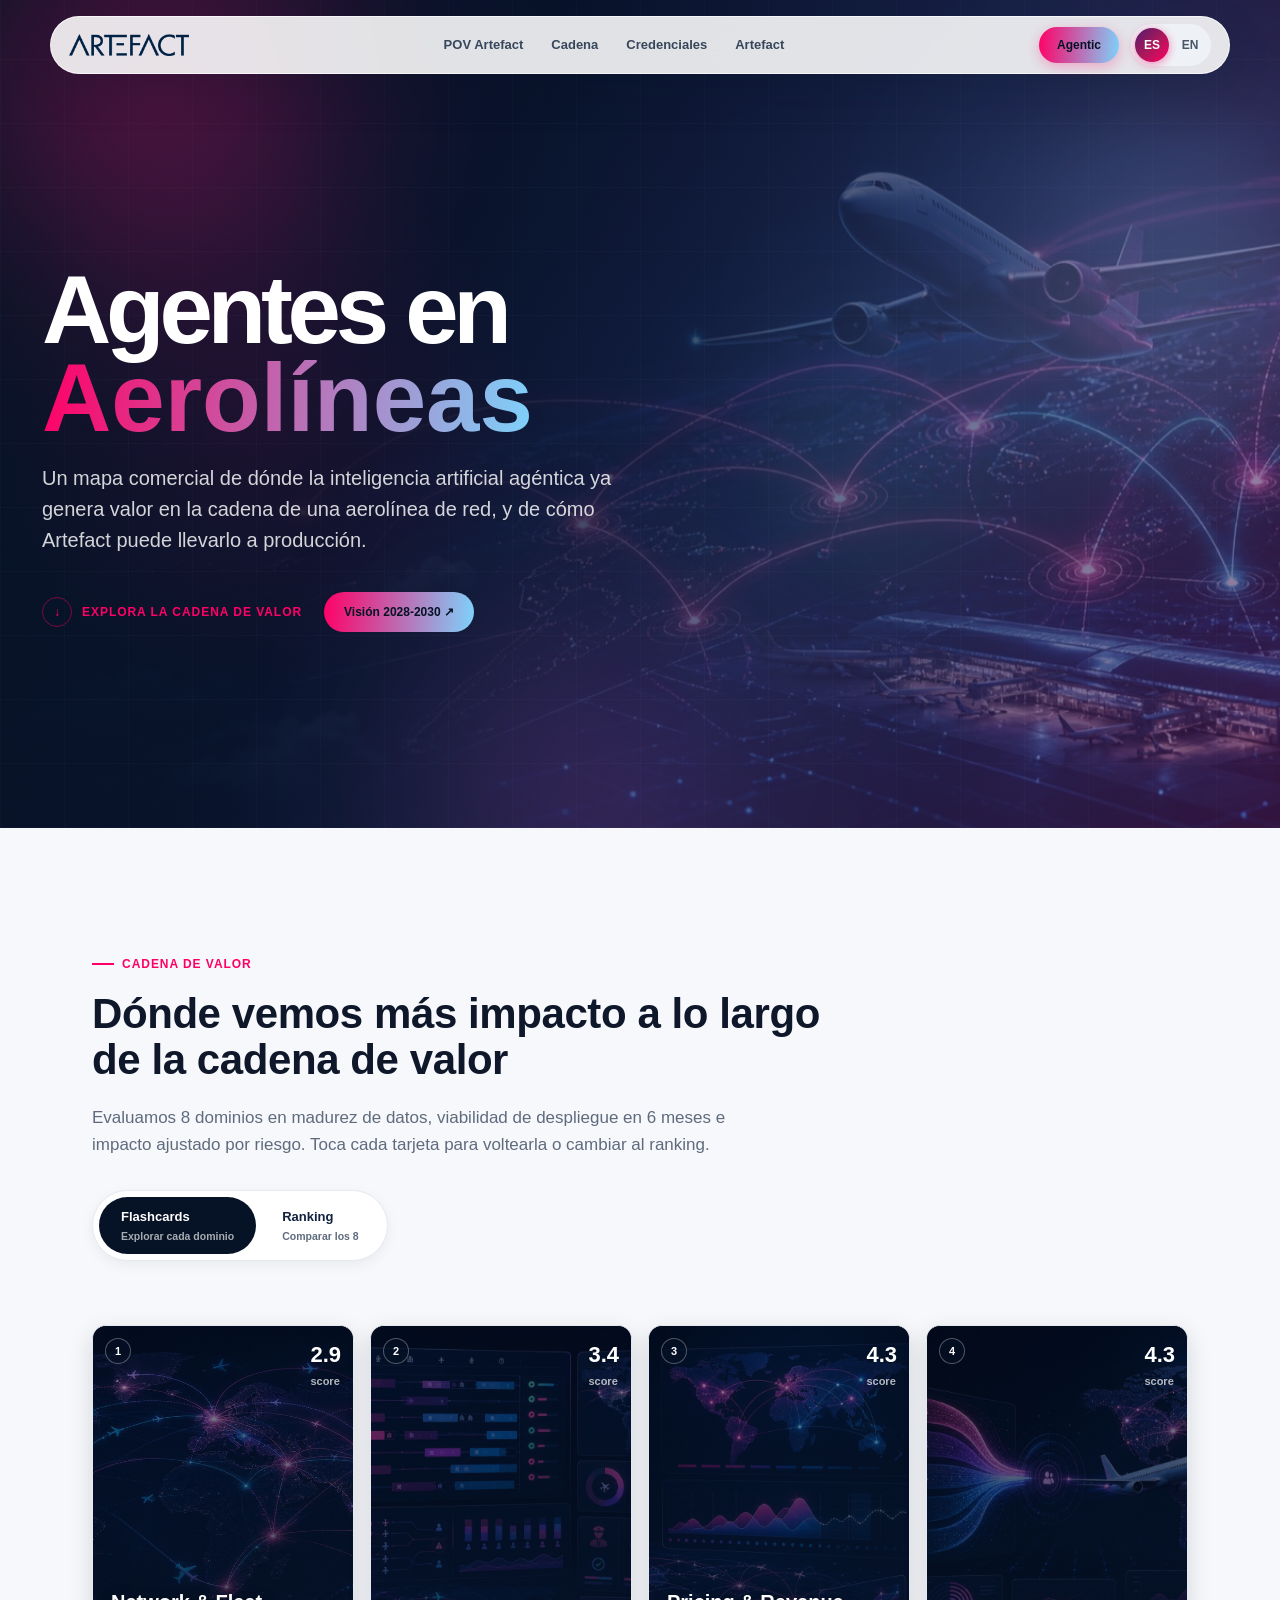
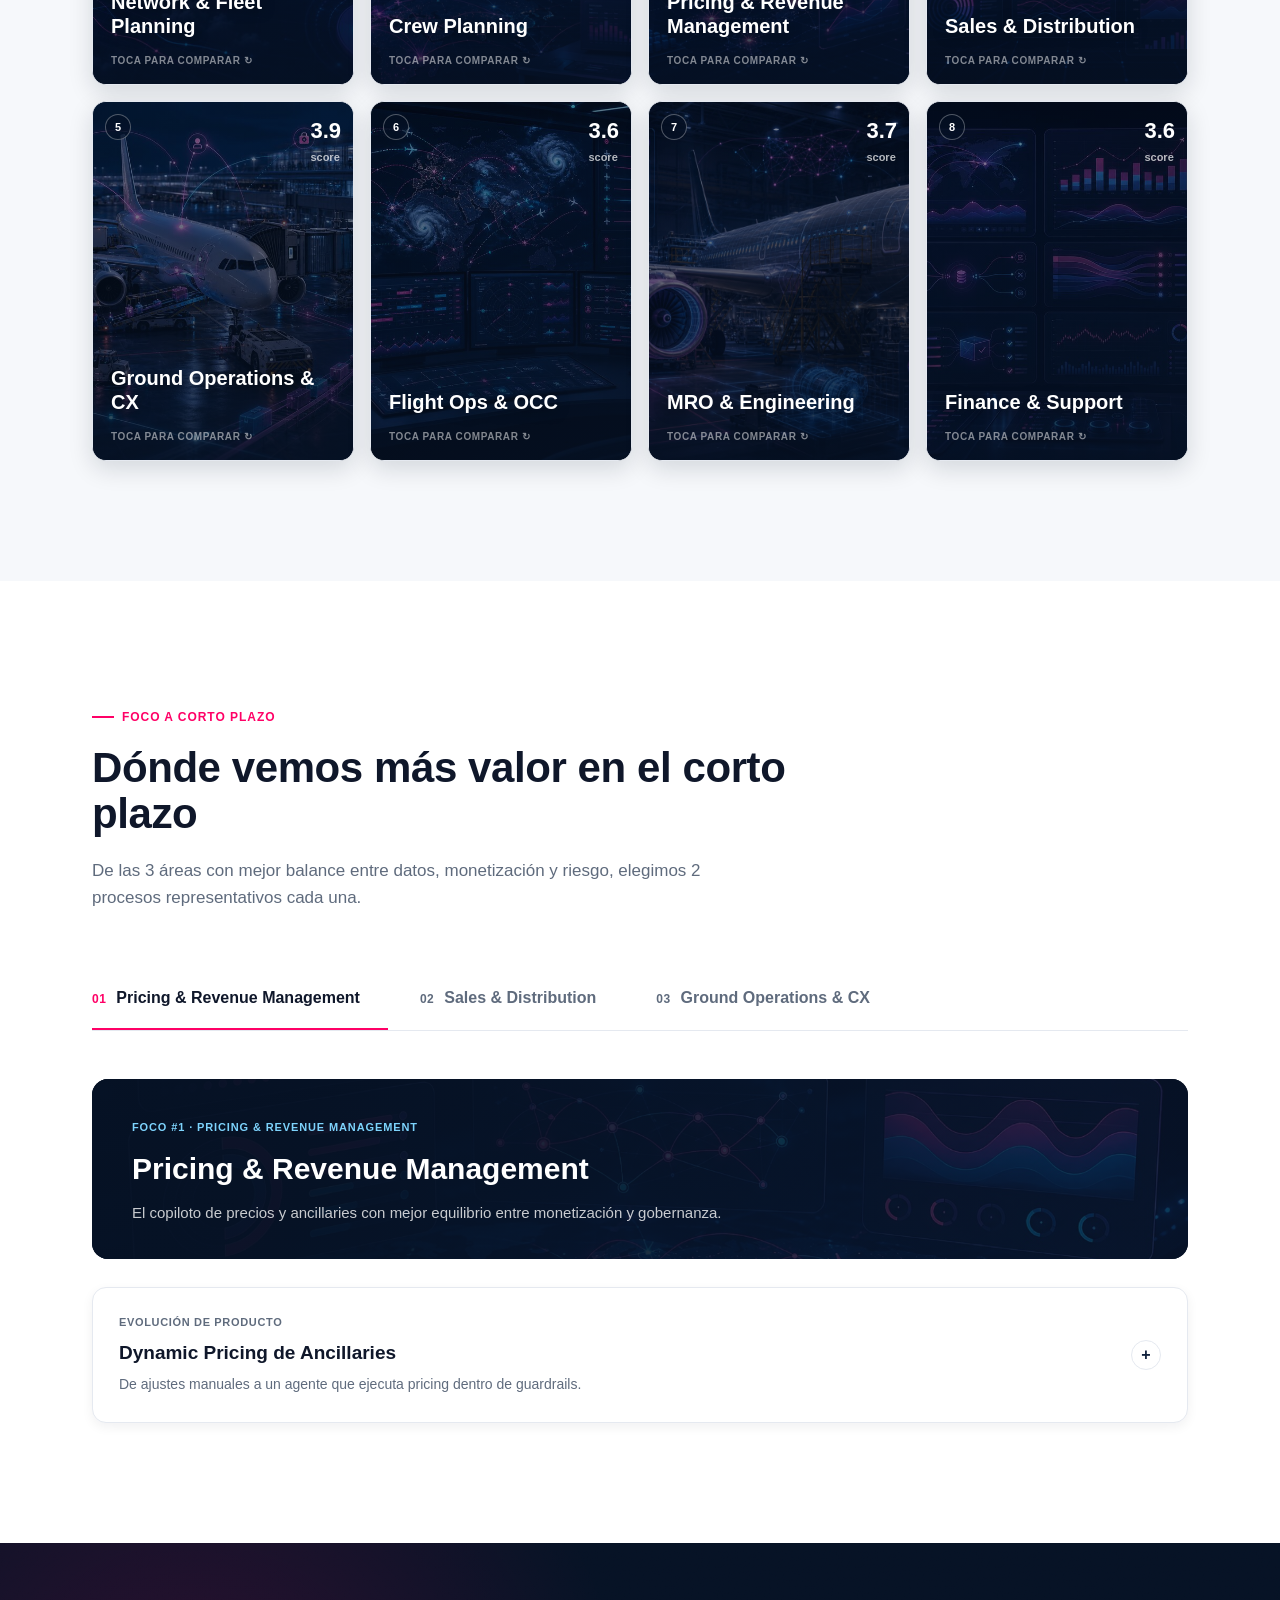
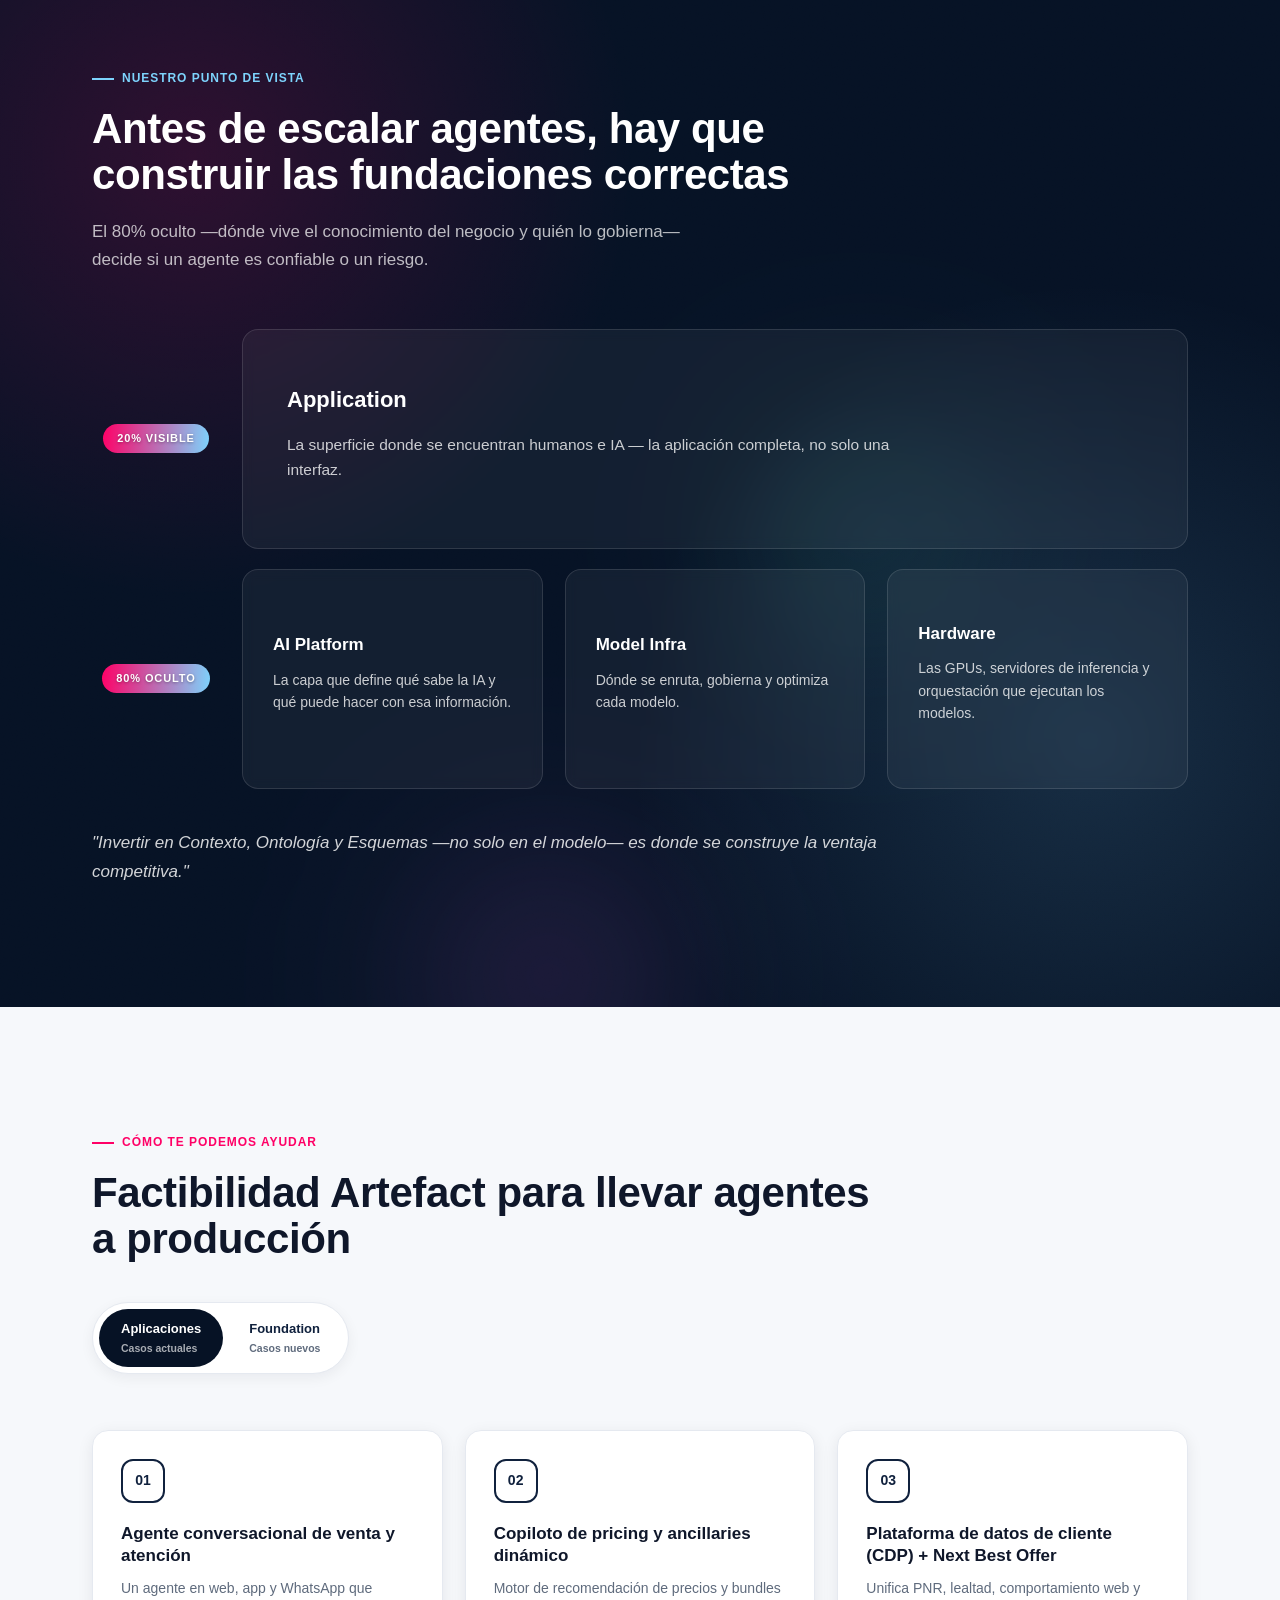
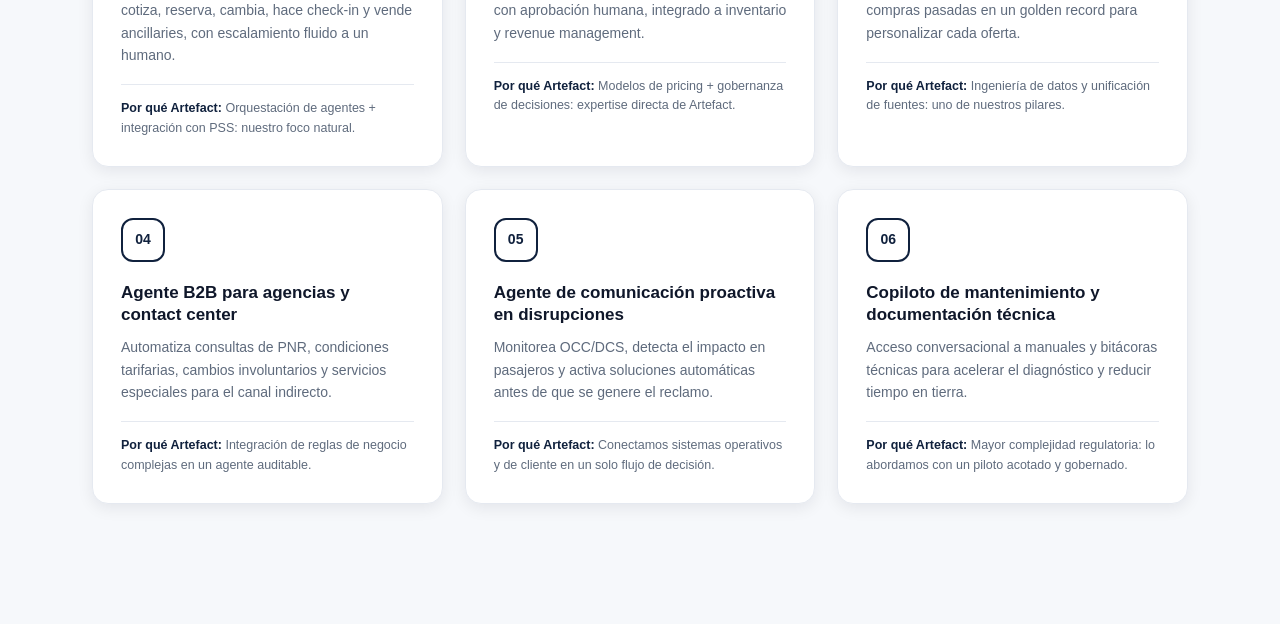
==== agentic-airlines.html @ bb5f3726 "cambio de estructura Co-Authored-By: Claude Sonnet 5 <noreply@anthropic.com>" ====
<!doctype html>
<html lang="es">
<head>
  <meta charset="utf-8">
  <meta name="viewport" content="width=device-width, initial-scale=1">
  <title>Agentes en Aerolíneas | Artefact</title>
  <link rel="stylesheet" href="styles.css">
</head>
<body>
  <header class="site-header" aria-label="Navegación principal">
    <div class="nav-shell">
      <a class="brand" href="index.html" aria-label="Artefact">
      <img class="brand-logo" src="images/ARTEFACT.png" alt="Artefact">
      </a>
      <nav class="nav-links" aria-label="Secciones">
        <a href="pov-artefact.html">POV Artefact</a>
        <a href="casos.html">Cadena</a>
        <a href="credenciales.html">Credenciales</a>
        <a href="artefact.html">Artefact</a>
      </nav>
      <div class="nav-actions">
        <a class="nav-agentic-btn" id="navAgenticBtn" href="agentic-airlines.html" aria-label="Ir a la sección Agentes en Aerolíneas">Agentic</a>
        <div class="lang-pill" aria-label="Idioma" role="group">
          <span class="active" data-lang="es" role="button" tabindex="0" aria-pressed="true">ES</span>
          <span data-lang="en" role="button" tabindex="0" aria-pressed="false">EN</span>
        </div>
      </div>
    </div>
  </header>

  <main id="top">
    <section id="agentic-airlines" aria-labelledby="agentic-hero-title">

      <!-- HERO -->
      <div class="ag-hero">
        <div class="ag-hero-bg" aria-hidden="true"></div>
        <div class="mesh-blobs" aria-hidden="true">
          <span class="mesh-blob b1"></span>
          <span class="mesh-blob b2"></span>
          <span class="mesh-blob b3"></span>
          <span class="mesh-blob b4"></span>
        </div>
        <div class="ag-hero-gridlines" aria-hidden="true"></div>
        <div class="grain-overlay" aria-hidden="true"></div>
        <div class="ag-hero-inner">
          <h1 id="agentic-hero-title">Agentes en <span>Aerolíneas</span></h1>
          <p class="ag-hero-copy">Un mapa comercial de dónde la inteligencia artificial agéntica ya genera valor en la cadena de una aerolínea de red, y de cómo Artefact puede llevarlo a producción.</p>
          <div class="ag-hero-actions">
            <a class="scroll-cue" href="#cadena"><span class="dot" aria-hidden="true">↓</span> Explora la cadena de valor</a>
            <button type="button" class="nav-vision-btn" id="visionModalBtn">Visión 2028-2030 ↗</button>
          </div>
        </div>
      </div>

      <!-- CADENA DE VALOR -->
      <div class="ag-section impact-chain" id="cadena">
        <div class="ag-container">
          <p class="ag-label reveal">Cadena de valor</p>
          <h2 class="ag-title reveal">Dónde vemos más impacto a lo largo de la cadena de valor</h2>
          <p class="ag-lead reveal">Evaluamos 8 dominios en madurez de datos, viabilidad de despliegue en 6 meses e impacto ajustado por riesgo. Toca cada tarjeta para voltearla o cambiar al ranking.</p>

          <div class="chain-toggle reveal" role="tablist" aria-label="Vista de cadena de valor">
            <button type="button" class="chain-toggle-btn active" data-view="cards" role="tab" aria-selected="true"><strong>Flashcards</strong><span>Explorar cada dominio</span></button>
            <button type="button" class="chain-toggle-btn" data-view="ranking" role="tab" aria-selected="false"><strong>Ranking</strong><span>Comparar los 8</span></button>
          </div>

          <div class="chain-rail" id="chainRail"></div>
          <div class="chain-ranking" id="chainRanking" style="display:none;"></div>
        </div>
      </div>

      <!-- FOCO DE VALOR -->
      <div class="ag-section" id="foco">
        <div class="ag-container">
          <p class="ag-label reveal">Foco a corto plazo</p>
          <h2 class="ag-title reveal">Dónde vemos más valor en el corto plazo</h2>
          <p class="ag-lead reveal">De las 3 áreas con mejor balance entre datos, monetización y riesgo, elegimos 2 procesos representativos cada una.</p>

          <div class="area-tabnav" id="areaTabNav" role="tablist" aria-label="Áreas de foco"></div>
          <div id="areaBlocks"></div>
        </div>
      </div>

      <!-- FUNDACIONES -->
      <div class="ag-section agentic-vision light-on-dark" id="fundaciones">
        <div class="mesh-blobs" aria-hidden="true">
          <span class="mesh-blob b3" style="width:380px;height:380px;"></span>
          <span class="mesh-blob b4" style="width:320px;height:320px;"></span>
        </div>
        <div class="grain-overlay" aria-hidden="true"></div>
        <div class="ag-container" style="position:relative; z-index:1;">
          <p class="ag-label reveal">Nuestro punto de vista</p>
          <h2 class="ag-title reveal" style="color:#fff;">Antes de escalar agentes, hay que construir las fundaciones correctas</h2>
          <p class="ag-lead reveal" style="color:rgba(255,255,255,0.72);">El 80% oculto —dónde vive el conocimiento del negocio y quién lo gobierna— decide si un agente es confiable o un riesgo.</p>

          <div class="layer-stack reveal">
            <div class="layer-row">
              <div class="layer-row-label"><span class="flight-stage-phase">20% visible</span></div>
              <div class="layer-row-content">
                <div class="vp-card layer-card-wide">
                  <h4 style="font-size:17px;font-weight:800;margin-bottom:10px;">Application</h4>
                  <p>La superficie donde se encuentran humanos e IA — la aplicación completa, no solo una interfaz.</p>
                </div>
              </div>
            </div>
            <div class="layer-row">
              <div class="layer-row-label"><span class="flight-stage-phase">80% oculto</span></div>
              <div class="layer-row-content layer-row-cards">
                <div class="vp-card">
                  <h4 style="font-size:17px;font-weight:800;margin-bottom:10px;">AI Platform</h4>
                  <p>La capa que define qué sabe la IA y qué puede hacer con esa información.</p>
                </div>
                <div class="vp-card">
                  <h4 style="font-size:17px;font-weight:800;margin-bottom:10px;">Model Infra</h4>
                  <p>Dónde se enruta, gobierna y optimiza cada modelo.</p>
                </div>
                <div class="vp-card">
                  <h4 style="font-size:17px;font-weight:800;margin-bottom:10px;">Hardware</h4>
                  <p>Las GPUs, servidores de inferencia y orquestación que ejecutan los modelos.</p>
                </div>
              </div>
            </div>
          </div>

          <p class="foundations-quote reveal">"Invertir en Contexto, Ontología y Esquemas —no solo en el modelo— es donde se construye la ventaja competitiva."</p>
        </div>
      </div>

      <!-- CÓMO AYUDAMOS -->
      <div class="ag-section" id="ayuda" style="background: var(--soft); position: relative; overflow: hidden;">
        <div class="ag-container" style="position: relative; z-index: 1;">
          <p class="ag-label reveal">Cómo te podemos ayudar</p>
          <h2 class="ag-title reveal">Factibilidad Artefact para llevar agentes a producción</h2>

          <div class="help-toggle reveal" role="tablist" aria-label="Tipo de caso">
            <button type="button" class="help-toggle-btn active" data-set="apps" role="tab" aria-selected="true"><strong>Aplicaciones</strong><span>Casos actuales</span></button>
            <button type="button" class="help-toggle-btn" data-set="foundation" role="tab" aria-selected="false"><strong>Foundation</strong><span>Casos nuevos</span></button>
          </div>

          <div class="help-grid" id="helpGrid"></div>
        </div>
      </div>

      <!-- MODAL VISIÓN 2028-2030 -->
      <div class="vision-modal-overlay" id="visionModalOverlay" role="dialog" aria-modal="true" aria-label="Visión 2028-2030">
        <div class="vision-modal agentic-vision light-on-dark">
          <button type="button" class="vision-modal-close" id="visionModalClose" aria-label="Cerrar">✕</button>
          <div class="ag-container" style="position:relative; z-index:1; max-width:100%; padding:0;">
            <p class="ag-label">Visión 2028 - 2030</p>
            <h2 class="ag-title" style="color:#fff; font-size:34px;">Así se siente volar con una aerolínea agéntica</h2>

            <div class="flight-path-wrap">
              <div class="flight-stage-badge" id="flightStageBadge"></div>
              <svg class="flight-svg" viewBox="0 0 1200 260" preserveAspectRatio="none" aria-hidden="true">
                <defs>
                  <linearGradient id="flightGradient" x1="0%" y1="0%" x2="100%" y2="0%">
                    <stop offset="0%" stop-color="#ff0066"/>
                    <stop offset="100%" stop-color="#7dd3fc"/>
                  </linearGradient>
                </defs>
                <path class="flight-path-track" d="M 60,215 C 96.0,211.7 204.0,202.5 276.0,195.0 C 348.0,187.5 420.0,187.5 492.0,170.0 C 564.0,152.5 636.0,111.7 708.0,90.0 C 780.0,68.3 852.0,23.3 924.0,40.0 C 996.0,56.7 1104.0,165.0 1140.0,190.0"/>
                <path class="flight-path-progress" id="flightProgressPath" pathLength="100" d="M 60,215 C 96.0,211.7 204.0,202.5 276.0,195.0 C 348.0,187.5 420.0,187.5 492.0,170.0 C 564.0,152.5 636.0,111.7 708.0,90.0 C 780.0,68.3 852.0,23.3 924.0,40.0 C 996.0,56.7 1104.0,165.0 1140.0,190.0"/>
              </svg>
              <div class="flight-plane" id="flightPlane">✈</div>
              <div class="flight-nodes" id="flightNodes"></div>
            </div>

            <div class="vision-panels" id="visionPanels"></div>
          </div>
        </div>
      </div>

    </section>
  </main>

  <script src="js/nav.js"></script>
  <script src="js/i18n.js"></script>
  <script src="js/agentic-airlines.js"></script>
</body>
</html>
---- styles.css ----
:root {
      --navy-950: #061225;
      --navy-900: #0a1730;
      --navy-800: #10213d;
      --navy-700: #18325a;
      --ink: #0f172a;
      --muted: #5f6b7d;
      --line: #e5e9f0;
      --soft: #f6f8fb;
      --white: #ffffff;
      --magenta: #ff0066;
      --cyan: #7dd3fc;
      --green: #38d39f;
      --amber: #ffc857;
      --slate-700: #334155;
      --shadow: 0 24px 70px rgba(6, 18, 37, 0.18);
    }

    * {
      box-sizing: border-box;
      letter-spacing: 0;
    }

    html {
      scroll-behavior: smooth;
    }

    body {
      margin: 0;
      color: var(--ink);
      background: var(--white);
      font-family: Roboto, Arial, sans-serif;
      font-size: 16px;
      line-height: 1.55;
    }

    button,
    a {
      font: inherit;
    }

    a {
      color: inherit;
      text-decoration: none;
    }

    .site-header {
      position: fixed;
      z-index: 20;
      top: 16px;
      left: 0;
      right: 0;
      padding: 0 42px;
      pointer-events: none;
    }

    .nav-shell {
      max-width: 1180px;
      margin: 0 auto;
      height: 58px;
      display: flex;
      align-items: center;
      justify-content: space-between;
      padding: 0 18px;
      border: 1px solid rgba(255, 255, 255, 0.72);
      border-radius: 999px;
      background: rgba(255, 255, 255, 0.88);
      box-shadow: 0 16px 45px rgba(6, 18, 37, 0.16);
      backdrop-filter: blur(18px);
      pointer-events: auto;
    }

    .brand {
      display: flex;
      align-items: center;
      color: #0f2f5f;
      line-height: 1;
    }

    .brand-logo {
      display: block;
      width: 120px;
      height: auto;
    }

    img.brand-logo {
      object-fit: contain;
    }

    .nav-links {
      display: flex;
      align-items: center;
      gap: 28px;
      color: #26364d;
      font-size: 13px;
      font-weight: 800;
    }

    .nav-links a {
      opacity: 0.9;
    }

    .nav-links a:hover {
      color: var(--magenta);
    }

    .lang-pill {
      display: flex;
      align-items: center;
      gap: 4px;
      padding: 4px;
      border-radius: 999px;
      background: #eef2f7;
      color: #475569;
      font-size: 12px;
      font-weight: 900;
    }

    .lang-pill span {
      display: grid;
      place-items: center;
      width: 34px;
      height: 34px;
      border-radius: 999px;
      cursor: pointer;
      transition: all 0.2s ease;
    }

    .lang-pill .active {
      color: var(--white);
      background: linear-gradient(135deg, #4f1a6e 0%, #a8185a 50%, #ff0066 100%);
      box-shadow: 0 2px 10px rgba(255, 0, 102, 0.45);
    }

    .lang-pill span:not(.active):hover {
      background: rgba(0,0,0,0.08);
    }

    .hero {
      position: relative;
      min-height: 656px;
      color: var(--white);
      overflow: hidden;
      background:
        linear-gradient(90deg, rgba(6, 18, 37, 0.98) 0%, rgba(8, 19, 43, 0.94) 45%, rgba(31, 39, 85, 0.92) 76%, rgba(89, 28, 91, 0.86) 100%),
        repeating-linear-gradient(0deg, rgba(255, 255, 255, 0.045) 0, rgba(255, 255, 255, 0.045) 1px, transparent 1px, transparent 64px),
        repeating-linear-gradient(90deg, rgba(255, 255, 255, 0.045) 0, rgba(255, 255, 255, 0.045) 1px, transparent 1px, transparent 64px);
    }

    .hero-inner {
      max-width: 1180px;
      margin: 0 auto;
      min-height: 656px;
      display: grid;
      grid-template-columns: 0.88fr 1.12fr;
      gap: 32px;
      align-items: center;
      padding: 112px 42px 38px;
    }

    .eyebrow {
      margin: 0 0 18px;
      color: var(--magenta);
      font-size: 13px;
      font-weight: 900;
      text-transform: uppercase;
    }

    h1,
    h2,
    h3,
    p {
      margin-top: 0;
    }

    h1 {
      max-width: 560px;
      margin-bottom: 24px;
      font-size: 72px;
      line-height: 0.96;
      font-weight: 900;
    }

    .hero-copy {
      max-width: 540px;
      color: rgba(255, 255, 255, 0.82);
      font-size: 20px;
      line-height: 1.45;
    }

    .hero-pills {
      display: flex;
      flex-wrap: wrap;
      gap: 10px;
      margin-top: 34px;
    }

    .pill {
      display: inline-flex;
      align-items: center;
      min-height: 40px;
      padding: 0 16px;
      border: 1px solid rgba(255, 255, 255, 0.18);
      border-radius: 999px;
      color: rgba(255, 255, 255, 0.86);
      background: rgba(255, 255, 255, 0.07);
      font-size: 13px;
      font-weight: 800;
    }

    .hero-image-card {
      position: absolute;
      right: 0;
      bottom: 0;
      width: 100%;
      max-width: 680px;
      min-height: 560px;
      border: 1px solid rgba(255, 255, 255, 0.16);
      border-radius: 8px;
      overflow: hidden;
      background: var(--navy-950);
      box-shadow: 0 34px 90px rgba(0, 0, 0, 0.34);
    }

    .hero-data-overlay {
      position: absolute;
      inset: 18px;
      z-index: 3;
      pointer-events: none;
      display: grid;
      grid-template-columns: 1fr auto;
      grid-template-rows: auto 1fr auto;
      gap: 16px;
    }

    .hero-kpi-stack,
    .hero-signal-stack {
      display: grid;
      gap: 10px;
      align-content: start;
    }

    .hero-signal-stack {
      justify-items: end;
    }

    .hero-kpi-card,
    .hero-signal-card {
      min-width: 176px;
      max-width: 220px;
      padding: 12px 14px;
      border: 1px solid rgba(255, 255, 255, 0.14);
      border-radius: 8px;
      background: rgba(6, 18, 37, 0.55);
      backdrop-filter: blur(16px);
      box-shadow: 0 14px 40px rgba(0, 0, 0, 0.18);
    }

    .hero-kpi-card span,
    .hero-signal-card span,
    .hero-system-label span {
      display: block;
      margin-bottom: 6px;
      color: rgba(255, 255, 255, 0.58);
      font-size: 10px;
      font-weight: 900;
      letter-spacing: 0.08em;
      text-transform: uppercase;
    }

    .hero-kpi-card strong,
    .hero-signal-card strong,
    .hero-system-label strong {
      display: block;
      color: var(--white);
      font-size: 16px;
      line-height: 1.18;
    }

    .hero-kpi-card small,
    .hero-signal-card small,
    .hero-system-label small {
      display: block;
      margin-top: 6px;
      color: rgba(255, 255, 255, 0.72);
      font-size: 12px;
      line-height: 1.4;
    }

    .hero-system-label {
      align-self: end;
      max-width: 280px;
      padding: 16px;
      border: 1px solid rgba(255, 255, 255, 0.14);
      border-radius: 8px;
      background: rgba(6, 18, 37, 0.6);
      backdrop-filter: blur(16px);
    }

    .hero-orbit {
      position: absolute;
      inset: 34px 42px 70px 62px;
      border: 1px dashed rgba(125, 211, 252, 0.22);
      border-radius: 50%;
      opacity: 0.85;
    }

    .hero-orbit::before,
    .hero-orbit::after {
      content: "";
      position: absolute;
      width: 10px;
      height: 10px;
      border-radius: 50%;
      background: var(--cyan);
      box-shadow: 0 0 0 10px rgba(125, 211, 252, 0.12);
    }

    .hero-orbit::before {
      top: 18%;
      right: 16%;
    }

    .hero-orbit::after {
      left: 8%;
      bottom: 18%;
      background: var(--magenta);
      box-shadow: 0 0 0 10px rgba(255, 0, 102, 0.12);
    }

    .hero-scene {
      position: absolute;
      inset: 0;
    }

    .hero-scene canvas {
      width: 100%;
      height: 100%;
      display: block;
    }

    .hero-image-card::after {
      content: "";
      position: absolute;
      inset: 0;
      background:
        radial-gradient(circle at 24% 26%, rgba(125, 211, 252, 0.16), transparent 22%),
        radial-gradient(circle at 76% 62%, rgba(255, 0, 102, 0.18), transparent 24%),
        linear-gradient(90deg, rgba(6, 18, 37, 0.42), rgba(6, 18, 37, 0.02) 44%, rgba(6, 18, 37, 0.16)),
        linear-gradient(180deg, transparent 52%, rgba(6, 18, 37, 0.78));
      pointer-events: none;
    }

    .image-note {
      position: absolute;
      z-index: 2;
      left: 22px;
      bottom: 22px;
      max-width: 300px;
      padding: 16px;
      border: 1px solid rgba(255, 255, 255, 0.14);
      border-radius: 8px;
      color: rgba(255, 255, 255, 0.78);
      background: rgba(6, 18, 37, 0.58);
      backdrop-filter: blur(14px);
      font-size: 13px;
      font-weight: 700;
    }

    .image-note strong {
      display: block;
      margin-bottom: 5px;
      color: var(--white);
      font-size: 17px;
    }

    .flight-board {
      position: absolute;
      right: 0;
      bottom: 6px;
      width: 100%;
      max-width: 660px;
      min-height: 520px;
      border: 1px solid rgba(255, 255, 255, 0.16);
      border-radius: 8px;
      overflow: hidden;
      background:
        linear-gradient(135deg, rgba(255, 255, 255, 0.1), rgba(255, 255, 255, 0.03)),
        linear-gradient(180deg, rgba(18, 42, 78, 0.68), rgba(7, 16, 33, 0.72));
      box-shadow: 0 34px 90px rgba(0, 0, 0, 0.34);
    }

    .flight-board::before {
      content: "";
      position: absolute;
      inset: 0;
      background:
        repeating-linear-gradient(0deg, rgba(125, 211, 252, 0.1) 0 1px, transparent 1px 48px),
        repeating-linear-gradient(90deg, rgba(125, 211, 252, 0.09) 0 1px, transparent 1px 48px);
      opacity: 0.65;
    }

    .route-map {
      position: absolute;
      inset: 42px 34px 36px;
      border: 1px solid rgba(255, 255, 255, 0.14);
      border-radius: 8px;
      background: rgba(6, 18, 37, 0.38);
    }

    .route-line {
      position: absolute;
      height: 2px;
      transform-origin: left center;
      border-radius: 999px;
      background: linear-gradient(90deg, var(--cyan), var(--magenta));
      box-shadow: 0 0 20px rgba(255, 0, 102, 0.38);
    }

    .route-line.one {
      left: 72px;
      top: 132px;
      width: 380px;
      transform: rotate(-17deg);
    }

    .route-line.two {
      left: 120px;
      top: 216px;
      width: 330px;
      transform: rotate(13deg);
      opacity: 0.75;
    }

    .route-line.three {
      left: 230px;
      top: 72px;
      width: 250px;
      transform: rotate(35deg);
      opacity: 0.72;
    }

    .node {
      position: absolute;
      width: 14px;
      height: 14px;
      border: 3px solid rgba(255, 255, 255, 0.82);
      border-radius: 50%;
      background: var(--magenta);
      box-shadow: 0 0 0 8px rgba(255, 0, 102, 0.12);
    }

    .node.a { left: 62px; top: 128px; }
    .node.b { right: 94px; top: 24px; background: var(--cyan); box-shadow: 0 0 0 8px rgba(125, 211, 252, 0.12); }
    .node.c { left: 112px; bottom: 80px; background: var(--green); box-shadow: 0 0 0 8px rgba(56, 211, 159, 0.12); }
    .node.d { right: 58px; bottom: 114px; background: var(--amber); box-shadow: 0 0 0 8px rgba(255, 200, 87, 0.12); }

    .plane-card {
      position: absolute;
      right: 34px;
      bottom: 34px;
      width: 230px;
      padding: 18px;
      border: 1px solid rgba(255, 255, 255, 0.14);
      border-radius: 8px;
      color: var(--white);
      background: rgba(255, 255, 255, 0.1);
      backdrop-filter: blur(12px);
    }

    .plane-icon {
      width: 74px;
      height: 74px;
      margin-bottom: 16px;
      display: grid;
      place-items: center;
      border-radius: 50%;
      color: var(--navy-950);
      background: var(--white);
      font-size: 36px;
      font-weight: 900;
    }

    .plane-card strong {
      display: block;
      margin-bottom: 6px;
      font-size: 18px;
    }

    .plane-card span {
      color: rgba(255, 255, 255, 0.72);
      font-size: 13px;
    }

    .section {
      padding: 112px 42px;
      scroll-margin-top: 92px;
    }

    .container {
      max-width: 1180px;
      margin: 0 auto;
    }

    .thesis {
      background:
        linear-gradient(115deg, rgba(255, 0, 102, 0.055), transparent 34%),
        linear-gradient(90deg, #ffffff, #f7f9fc);
    }

    .thesis-grid {
      display: grid;
      grid-template-columns: 0.72fr 1.28fr;
      gap: 72px;
      align-items: start;
    }

    .section-label {
      margin-bottom: 14px;
      color: var(--magenta);
      font-size: 13px;
      font-weight: 900;
      text-transform: uppercase;
    }

    .section-title {
      max-width: 780px;
      margin-bottom: 20px;
      color: #4b5568;
      font-size: 48px;
      line-height: 1.08;
      font-weight: 900;
    }

    .thesis .section-title {
      color: #51596d;
      font-size: 52px;
    }

    .lead {
      max-width: 820px;
      color: var(--muted);
      font-size: 18px;
    }

    .thesis-cards {
      display: grid;
      gap: 22px;
    }

    .thesis-card {
      position: relative;
      min-height: 142px;
      padding: 30px 28px;
      border: 1px solid var(--line);
      border-left: 3px solid rgba(255, 0, 102, 0.55);
      border-radius: 8px;
      background: rgba(255, 255, 255, 0.86);
      box-shadow: 0 18px 55px rgba(6, 18, 37, 0.05);
    }

    .num {
      display: block;
      margin-bottom: 14px;
      color: var(--magenta);
      font-size: 13px;
      font-weight: 900;
    }

    .thesis-card h3 {
      margin-bottom: 10px;
      color: #4b5568;
      font-size: 25px;
      line-height: 1.2;
    }

    .thesis-card p {
      margin-bottom: 0;
      color: #6b7280;
      font-size: 17px;
    }

    .cases {
      color: var(--white);
      background:
        linear-gradient(115deg, rgba(255, 0, 102, 0.12), transparent 34%),
        linear-gradient(180deg, var(--navy-950), #07152c);
    }

    .cases .section-title,
    .cases .lead {
      color: var(--white);
    }

    .cases .lead {
      color: rgba(255, 255, 255, 0.74);
    }

    .tabs {
      display: inline-flex;
      gap: 6px;
      padding: 7px;
      margin: 26px 0 30px;
      border: 1px solid rgba(255, 255, 255, 0.12);
      border-radius: 999px;
      background: rgba(255, 255, 255, 0.07);
    }

    .tab-btn {
      min-width: 148px;
      min-height: 44px;
      border: 0;
      border-radius: 999px;
      color: rgba(255, 255, 255, 0.64);
      background: transparent;
      cursor: pointer;
      font-size: 14px;
      font-weight: 900;
    }

    .tab-btn.active {
      color: var(--navy-950);
      background: rgba(255, 255, 255, 0.92);
    }

    .value-explorer {
      margin-top: 34px;
      padding: 18px;
      border: 1px solid rgba(255, 255, 255, 0.11);
      border-radius: 8px;
      background: rgba(255, 255, 255, 0.045);
      box-shadow: 0 24px 70px rgba(0, 0, 0, 0.24);
    }

    .route-shell {
      position: relative;
      display: grid;
      gap: 18px;
      margin-bottom: 18px;
      padding: 18px;
      overflow: hidden;
      border: 1px solid rgba(255, 255, 255, 0.1);
      border-radius: 8px;
      background:
        radial-gradient(circle at 82% 18%, rgba(255, 0, 102, 0.2), transparent 28%),
        radial-gradient(circle at 14% 88%, rgba(125, 211, 252, 0.16), transparent 24%),
        linear-gradient(135deg, rgba(6, 18, 37, 0.88), rgba(12, 33, 67, 0.74));
      box-shadow: 0 24px 70px rgba(0, 0, 0, 0.24);
    }

    .route-copy {
      position: relative;
      z-index: 2;
      display: grid;
      grid-template-columns: minmax(0, 420px) minmax(0, 1fr);
      gap: 24px;
      align-items: end;
      padding: 20px 22px;
      border: 1px solid rgba(255, 255, 255, 0.08);
      border-radius: 8px;
      background:
        linear-gradient(90deg, rgba(255, 255, 255, 0.07), rgba(255, 255, 255, 0.02)),
        rgba(6, 18, 37, 0.28);
    }

    .route-copy span {
      display: block;
      margin-bottom: 10px;
      color: var(--magenta);
      font-size: 12px;
      font-weight: 900;
      text-transform: uppercase;
    }

    .route-copy strong {
      display: block;
      margin-bottom: 12px;
      color: var(--white);
      font-size: 30px;
      line-height: 1.04;
    }

    .route-copy p {
      margin: 0;
      color: rgba(255, 255, 255, 0.68);
      font-size: 15px;
    }

    .route-copy-meta {
      display: grid;
      gap: 10px;
      align-content: end;
      justify-items: start;
    }

    .route-copy-meta p {
      max-width: 520px;
      font-size: 16px;
      line-height: 1.45;
    }

    .route-copy-badges {
      display: flex;
      flex-wrap: wrap;
      gap: 10px;
    }

    .route-copy-badges span {
      margin: 0;
      min-height: 34px;
      display: inline-flex;
      align-items: center;
      padding: 0 12px;
      border: 1px solid rgba(255, 255, 255, 0.14);
      border-radius: 999px;
      color: rgba(255, 255, 255, 0.78);
      background: rgba(255, 255, 255, 0.08);
      font-size: 11px;
      font-weight: 900;
      text-transform: uppercase;
    }

    .route-map-ui {
      display: grid;
      gap: 16px;
    }

    .route-grid-main,
    .route-grid-backoffice {
      display: grid;
      gap: 12px;
    }

    .route-grid-main {
      grid-template-columns: repeat(5, minmax(0, 1fr));
    }

    .route-grid-backoffice {
      grid-template-columns: repeat(3, minmax(0, 1fr));
    }

    .route-strip-title {
      margin: 0 0 4px;
      color: rgba(255, 255, 255, 0.54);
      font-size: 11px;
      font-weight: 900;
      letter-spacing: 0.08em;
      text-transform: uppercase;
    }

    .route-node {
      position: relative;
      min-height: 260px;
      display: flex;
      align-items: flex-end;
      width: 100%;
      padding: 18px;
      overflow: hidden;
      border: 1px solid rgba(255, 255, 255, 0.16);
      border-radius: 8px;
      color: var(--white);
      text-align: left;
      background-color: rgba(255, 255, 255, 0.05);
      background-image: linear-gradient(180deg, rgba(7, 19, 37, 0.0) 0%, rgba(7, 19, 37, 0.0) 42%, rgba(7, 19, 37, 0.82) 68%, rgba(7, 19, 37, 0.98) 100%);
      box-shadow: 0 18px 40px rgba(0, 0, 0, 0.24);
      cursor: pointer;
      isolation: isolate;
      transition: transform 220ms ease, border-color 220ms ease, box-shadow 220ms ease, filter 220ms ease;
    }


    .route-node-bg {
      position: absolute;
      inset: 0;
      width: 100%;
      height: 100%;
      object-fit: cover;
      object-position: center 20%;
      opacity: 0.88;
      z-index: 0;
      border-radius: 7px;
      pointer-events: none;
    }

    .route-node-content {
      position: relative;
      z-index: 1;
    }
    .route-node::before {
      content: "";
      position: absolute;
      inset: 0;
      background:
        linear-gradient(180deg, rgba(255, 255, 255, 0.08), transparent 32%),
        linear-gradient(160deg, rgba(125, 211, 252, 0.18), transparent 42%),
        linear-gradient(15deg, rgba(255, 0, 102, 0.26), transparent 42%);
      opacity: 0.92;
      z-index: -1;
    }

    .route-node::after {
      content: "";
      position: absolute;
      inset: 14px;
      border: 1px solid rgba(255, 255, 255, 0.12);
      border-radius: 6px;
      opacity: 0;
      transition: opacity 220ms ease;
      pointer-events: none;
    }

    .route-node:hover {
      transform: translateY(-6px);
      filter: saturate(1.08);
      box-shadow: 0 26px 52px rgba(0, 0, 0, 0.28);
    }

    .route-node:hover::after,
    .route-node.active::after {
      opacity: 1;
    }

    .route-node.active {
      border-color: rgba(255, 0, 102, 0.82);
      box-shadow: 0 0 0 1px rgba(255, 0, 102, 0.24), 0 30px 62px rgba(255, 0, 102, 0.18);
    }

    .route-node.compact {
      min-height: 200px;
    }

    .route-node-content {
      width: 100%;
      display: grid;
      gap: 10px;
    }

    .node-topline {
      display: flex;
      align-items: center;
      justify-content: space-between;
      gap: 12px;
    }

    .node-dot {
      width: 34px;
      height: 34px;
      display: grid;
      place-items: center;
      border-radius: 50%;
      color: var(--white);
      background: rgba(8, 20, 40, 0.4);
      backdrop-filter: blur(8px);
      font-size: 11px;
      font-weight: 900;
    }

    .route-node.active .node-dot {
      background: var(--magenta);
    }

    .node-type {
      display: inline-flex;
      align-items: center;
      min-height: 28px;
      padding: 0 10px;
      border: 1px solid rgba(255, 255, 255, 0.15);
      border-radius: 999px;
      color: rgba(255, 255, 255, 0.82);
      background: rgba(8, 20, 40, 0.36);
      font-size: 10px;
      font-weight: 900;
      text-transform: uppercase;
    }

    .route-node strong {
      display: block;
      max-width: 220px;
      color: inherit;
      font-size: 18px;
      line-height: 1.18;
      text-wrap: balance;
    }

    .route-node.compact strong {
      max-width: 240px;
      font-size: 16px;
    }

    .route-node small {
      display: block;
      color: rgba(255, 255, 255, 0.8);
      font-size: 12px;
      font-weight: 800;
    }

    .value-toolbar {
      display: flex;
      flex-wrap: wrap;
      align-items: center;
      justify-content: space-between;
      gap: 16px;
      margin-bottom: 18px;
    }

    .value-hint {
      max-width: 460px;
      margin: 0;
      color: rgba(255, 255, 255, 0.58);
      font-size: 14px;
      font-weight: 700;
    }

    .value-layout {
      display: grid;
      grid-template-columns: 1fr;
      gap: 18px;
      align-items: stretch;
    }

    .stage-list {
      display: grid;
      gap: 10px;
      align-content: start;
    }

    .stage-card {
      width: 100%;
      min-height: 96px;
      display: grid;
      grid-template-columns: 42px 1fr 42px;
      gap: 12px;
      align-items: center;
      padding: 16px 14px;
      border: 1px solid rgba(255, 255, 255, 0.08);
      border-radius: 8px;
      color: rgba(255, 255, 255, 0.72);
      text-align: left;
      background: rgba(255, 255, 255, 0.055);
      cursor: pointer;
    }

    .stage-card.active {
      color: var(--white);
      background: rgba(255, 255, 255, 0.13);
      box-shadow: inset 3px 0 0 var(--magenta);
    }

    .stage-card:hover {
      background: rgba(255, 255, 255, 0.105);
    }

    .stage-index {
      width: 34px;
      height: 34px;
      display: grid;
      place-items: center;
      border-radius: 50%;
      background: rgba(255, 255, 255, 0.08);
      color: rgba(255, 255, 255, 0.8);
      font-size: 12px;
      font-weight: 900;
    }

    .stage-card.active .stage-index {
      color: var(--white);
      background: var(--magenta);
    }

    .stage-card strong {
      display: block;
      color: inherit;
      font-size: 15px;
      line-height: 1.24;
    }

    .stage-card small {
      display: block;
      margin-top: 4px;
      color: rgba(255, 255, 255, 0.46);
      font-size: 12px;
      font-weight: 800;
    }

    .case-count {
      display: grid;
      place-items: center;
      width: 38px;
      height: 38px;
      border-radius: 999px;
      color: rgba(255, 255, 255, 0.82);
      background: rgba(255, 255, 255, 0.08);
      font-size: 12px;
      font-weight: 900;
    }

    .stage-spotlight {
      min-height: 640px;
      display: grid;
      grid-template-rows: 240px auto;
      overflow: hidden;
      border: 1px solid rgba(255, 255, 255, 0.1);
      border-radius: 8px;
      background:
        linear-gradient(180deg, rgba(255, 255, 255, 0.11), rgba(255, 255, 255, 0.055)),
        linear-gradient(135deg, rgba(125, 211, 252, 0.1), rgba(255, 0, 102, 0.08));
    }

    .stage-media {
      position: relative;
      min-height: 240px;
      background: var(--navy-900);
      overflow: hidden;
    }

    .stage-media img,
    .stage-media video {
      width: 100%;
      height: 100%;
      object-fit: cover;
      object-position: center;
      opacity: 0.84;
      transform: scale(1.01);
    }

    .stage-media::after {
      content: "";
      position: absolute;
      inset: 0;
      background:
        linear-gradient(90deg, rgba(6, 18, 37, 0.84), rgba(6, 18, 37, 0.2) 54%, rgba(6, 18, 37, 0.48)),
        linear-gradient(180deg, transparent 38%, rgba(6, 18, 37, 0.95));
    }

    .stage-content {
      position: relative;
      padding: 26px 30px 30px;
      background:
        repeating-linear-gradient(0deg, rgba(255, 255, 255, 0.035) 0 1px, transparent 1px 54px),
        repeating-linear-gradient(90deg, rgba(255, 255, 255, 0.03) 0 1px, transparent 1px 54px);
    }

    .stage-kicker {
      display: flex;
      flex-wrap: wrap;
      gap: 10px;
      margin-bottom: 18px;
    }

    .stage-content h3 {
      margin-bottom: 12px;
      color: var(--white);
      font-size: 34px;
      line-height: 1.08;
    }

    .stage-summary {
      max-width: 830px;
      margin-bottom: 20px;
      color: rgba(255, 255, 255, 0.76);
      font-size: 17px;
    }

    .pain-cloud {
      display: flex;
      flex-wrap: wrap;
      gap: 10px;
      margin: 16px 0 22px;
    }

    .pain-chip {
      display: inline-flex;
      align-items: center;
      min-height: 38px;
      padding: 0 14px;
      border: 1px solid rgba(255, 255, 255, 0.13);
      border-radius: 999px;
      color: rgba(255, 255, 255, 0.82);
      background: rgba(255, 255, 255, 0.08);
      font-size: 13px;
      font-weight: 900;
    }

    .stage-flow {
      display: grid;
      grid-template-columns: repeat(3, minmax(0, 1fr));
      gap: 10px;
      margin: 18px 0 20px;
    }

    .flow-card {
      min-height: 96px;
      padding: 14px;
      border: 1px solid rgba(255, 255, 255, 0.1);
      border-radius: 8px;
      background: rgba(6, 18, 37, 0.34);
    }

    .flow-card span {
      display: block;
      margin-bottom: 6px;
      color: var(--magenta);
      font-size: 12px;
      font-weight: 900;
      text-transform: uppercase;
    }

    .flow-card p {
      margin: 0;
      color: rgba(255, 255, 255, 0.72);
      font-size: 14px;
    }

    .case-deep-title {
      margin: 26px 0 12px;
      color: rgba(255, 255, 255, 0.92);
      font-size: 13px;
      font-weight: 900;
      text-transform: uppercase;
    }

    .case-accordion {
      display: grid;
      gap: 10px;
    }

    .case-accordion details {
      border: 1px solid rgba(255, 255, 255, 0.1);
      border-radius: 8px;
      background: rgba(6, 18, 37, 0.34);
    }

    .case-accordion summary {
      min-height: 70px;
      display: grid;
      grid-template-columns: 1fr auto;
      gap: 12px;
      align-items: center;
      padding: 16px;
      color: var(--white);
      cursor: pointer;
      font-weight: 900;
      list-style: none;
    }

    .case-accordion summary::-webkit-details-marker {
      display: none;
    }

    .case-accordion summary span {
      color: rgba(255, 255, 255, 0.48);
      font-size: 22px;
      line-height: 1;
    }

    .case-accordion details[open] summary span {
      transform: rotate(45deg);
    }

    .case-body {
      display: grid;
      grid-template-columns: repeat(3, minmax(0, 1fr));
      gap: 12px;
      padding: 0 16px 16px;
    }

    .case-explorer {
      display: grid;
      grid-template-columns: 330px 1fr;
      gap: 22px;
      min-height: 560px;
      padding: 18px;
      border: 1px solid rgba(255, 255, 255, 0.11);
      border-radius: 8px;
      background: rgba(255, 255, 255, 0.045);
      box-shadow: 0 24px 70px rgba(0, 0, 0, 0.24);
    }

    .case-list {
      display: grid;
      gap: 10px;
      align-content: start;
    }

    .case-list button {
      width: 100%;
      min-height: 82px;
      display: grid;
      grid-template-columns: 42px 1fr 18px;
      gap: 12px;
      align-items: center;
      padding: 16px 14px;
      border: 1px solid rgba(255, 255, 255, 0.08);
      border-radius: 8px;
      color: rgba(255, 255, 255, 0.72);
      text-align: left;
      background: rgba(255, 255, 255, 0.055);
      cursor: pointer;
    }

    .case-list button.active {
      color: var(--white);
      background: rgba(255, 255, 255, 0.12);
      box-shadow: inset 3px 0 0 var(--magenta);
    }

    .case-index {
      width: 34px;
      height: 34px;
      display: grid;
      place-items: center;
      border-radius: 50%;
      background: rgba(255, 255, 255, 0.08);
      color: rgba(255, 255, 255, 0.8);
      font-size: 12px;
      font-weight: 900;
    }

    .case-list button.active .case-index {
      background: var(--magenta);
      color: var(--white);
    }

    .case-list strong {
      display: block;
      color: inherit;
      font-size: 15px;
      line-height: 1.25;
    }

    .case-list small {
      display: block;
      margin-top: 3px;
      color: rgba(255, 255, 255, 0.45);
      font-size: 12px;
      font-weight: 800;
    }

    .case-detail {
      position: relative;
      min-height: 520px;
      padding: 30px;
      border: 1px solid rgba(255, 255, 255, 0.1);
      border-radius: 8px;
      background:
        linear-gradient(180deg, rgba(255, 255, 255, 0.11), rgba(255, 255, 255, 0.055)),
        linear-gradient(135deg, rgba(125, 211, 252, 0.1), rgba(255, 0, 102, 0.08));
      overflow: hidden;
    }

    .case-detail::before {
      content: "";
      position: absolute;
      inset: 0;
      background:
        repeating-linear-gradient(0deg, rgba(255, 255, 255, 0.04) 0 1px, transparent 1px 54px),
        repeating-linear-gradient(90deg, rgba(255, 255, 255, 0.035) 0 1px, transparent 1px 54px);
      opacity: 0.65;
    }

    .case-detail > * {
      position: relative;
      z-index: 1;
    }

    .meta-row {
      display: flex;
      flex-wrap: wrap;
      gap: 10px;
      margin-bottom: 24px;
    }

    .meta-chip {
      display: inline-flex;
      align-items: center;
      min-height: 34px;
      padding: 0 12px;
      border: 1px solid rgba(255, 255, 255, 0.12);
      border-radius: 999px;
      color: rgba(255, 255, 255, 0.78);
      background: rgba(6, 18, 37, 0.3);
      font-size: 12px;
      font-weight: 900;
    }

    .case-detail h3 {
      max-width: 760px;
      margin-bottom: 12px;
      color: var(--white);
      font-size: 36px;
      line-height: 1.08;
    }

    .case-description {
      max-width: 820px;
      margin-bottom: 26px;
      color: rgba(255, 255, 255, 0.78);
      font-size: 18px;
    }

    .detail-grid {
      display: grid;
      grid-template-columns: repeat(2, minmax(0, 1fr));
      gap: 14px;
      margin-top: 22px;
    }

    .detail-card {
      min-height: 132px;
      padding: 18px;
      border: 1px solid rgba(255, 255, 255, 0.1);
      border-radius: 8px;
      background: rgba(6, 18, 37, 0.34);
    }

    .detail-card strong {
      display: block;
      margin-bottom: 8px;
      color: var(--white);
      font-size: 13px;
      text-transform: uppercase;
    }

    .detail-card p {
      margin-bottom: 0;
      color: rgba(255, 255, 255, 0.72);
      font-size: 15px;
    }

    /* ===== Sales & Distribution: tarjetas de caso 2 columnas + mockups ===== */
    .sd-cards {
      display: grid;
      gap: 14px;
    }

    .sd-card {
      display: grid;
      grid-template-columns: 60% 40%;
      align-items: stretch;
      min-height: 340px;
      border: 1px solid var(--slate-700);
      border-radius: 10px;
      background: var(--ink);
      overflow: hidden;
    }

    .sd-card-text {
      display: flex;
      flex-direction: column;
      gap: 12px;
      padding: 22px 24px;
    }

    .sd-badges {
      display: flex;
      flex-wrap: wrap;
      gap: 8px;
    }

    .sd-badge {
      display: inline-flex;
      align-items: center;
      padding: 5px 11px;
      border: 1px solid rgba(125, 211, 252, 0.4);
      border-radius: 999px;
      color: var(--cyan);
      background: rgba(125, 211, 252, 0.08);
      font-size: 11px;
      font-weight: 900;
      letter-spacing: 0.02em;
      text-transform: uppercase;
    }

    .sd-headline {
      margin: 2px 0 6px;
      color: var(--white);
      font-size: 20px;
      line-height: 1.2;
      font-weight: 900;
    }

    .sd-field strong {
      display: block;
      margin-bottom: 3px;
      color: var(--magenta);
      font-size: 11px;
      font-weight: 900;
      letter-spacing: 0.03em;
      text-transform: uppercase;
    }

    .sd-field p {
      margin: 0;
      color: rgba(255, 255, 255, 0.74);
      font-size: 13.5px;
      line-height: 1.45;
    }

    .sd-card-visual {
      position: relative;
      display: flex;
      padding: 16px;
      border-left: 1px solid var(--slate-700);
      background:
        radial-gradient(circle at 78% 12%, rgba(255, 0, 102, 0.12), transparent 42%),
        radial-gradient(circle at 20% 90%, rgba(125, 211, 252, 0.12), transparent 45%),
        var(--ink);
    }

    .sd-viz {
      position: relative;
      display: flex;
      flex-direction: column;
      gap: 12px;
      width: 100%;
      padding: 16px;
      border: 1px solid var(--slate-700);
      border-radius: 10px;
      background: #0b1424;
      box-shadow: 0 0 0 1px rgba(15, 23, 42, 0.6), 0 18px 40px rgba(0, 0, 0, 0.45);
    }

    .sd-viz-head {
      display: flex;
      align-items: center;
      justify-content: space-between;
    }

    .sd-viz-title {
      color: rgba(255, 255, 255, 0.9);
      font-size: 12px;
      font-weight: 900;
      letter-spacing: 0.02em;
      text-transform: uppercase;
    }

    .sd-viz-live {
      display: inline-flex;
      align-items: center;
      gap: 6px;
      padding: 3px 9px;
      border-radius: 999px;
      color: var(--green);
      background: rgba(56, 211, 159, 0.12);
      box-shadow: 0 0 12px rgba(56, 211, 159, 0.35);
      font-size: 10px;
      font-weight: 900;
      letter-spacing: 0.08em;
    }

    .sd-viz-live::before {
      content: "";
      width: 6px;
      height: 6px;
      border-radius: 50%;
      background: var(--green);
      box-shadow: 0 0 8px var(--green);
      animation: sdPulse 1.6s ease-in-out infinite;
    }

    /* Caso 1 - CER */
    .cer-rows {
      display: grid;
      gap: 12px;
      margin-top: 4px;
    }

    .cer-row {
      display: grid;
      grid-template-columns: 46px 1fr auto;
      align-items: center;
      gap: 10px;
    }

    .cer-label {
      color: rgba(255, 255, 255, 0.72);
      font-size: 12px;
      font-weight: 900;
    }

    .cer-bar {
      position: relative;
      height: 14px;
      border-radius: 999px;
      background: rgba(255, 255, 255, 0.06);
      overflow: hidden;
    }

    .cer-fill {
      display: block;
      width: var(--w);
      height: 100%;
      border-radius: 999px;
      transform-origin: left center;
      animation: sdGrow 1.1s cubic-bezier(0.22, 1, 0.36, 1) both;
    }

    .cer-fill--hi { background: linear-gradient(90deg, #ff0066, #ff5a94); box-shadow: 0 0 14px rgba(255, 0, 102, 0.5); }
    .cer-fill--mid { background: linear-gradient(90deg, #ffc857, #ffe0a3); box-shadow: 0 0 14px rgba(255, 200, 87, 0.4); }
    .cer-fill--lo { background: linear-gradient(90deg, #38d39f, #7df0c9); box-shadow: 0 0 14px rgba(56, 211, 159, 0.45); }

    .cer-val {
      color: var(--white);
      font-size: 12.5px;
      font-weight: 900;
      font-variant-numeric: tabular-nums;
    }

    .cer-foot {
      display: flex;
      align-items: center;
      justify-content: space-between;
      margin-top: auto;
      padding-top: 12px;
      border-top: 1px solid var(--slate-700);
    }

    .cer-foot-label {
      color: rgba(255, 255, 255, 0.6);
      font-size: 11px;
      font-weight: 700;
    }

    .cer-badge {
      padding: 6px 12px;
      border-radius: 8px;
      color: #04140d;
      background: linear-gradient(135deg, #38d39f, #7df0c9);
      box-shadow: 0 0 18px rgba(56, 211, 159, 0.55);
      font-size: 13px;
      font-weight: 900;
      animation: sdPop 0.6s 0.9s both;
    }

    /* Caso 2 - B2B */
    .b2b-curve {
      width: 100%;
      height: 92px;
    }

    .b2b-line {
      fill: none;
      stroke: var(--cyan);
      stroke-width: 1.6;
      filter: drop-shadow(0 0 4px rgba(125, 211, 252, 0.7));
    }

    .b2b-dot {
      fill: var(--white);
      stroke: var(--magenta);
      stroke-width: 1.6;
      filter: drop-shadow(0 0 6px rgba(255, 0, 102, 0.9));
      transition: cx 0.12s linear, cy 0.12s linear;
    }

    .b2b-control {
      display: flex;
      flex-direction: column;
      gap: 8px;
    }

    .b2b-ctl-label {
      display: flex;
      align-items: center;
      justify-content: space-between;
      color: rgba(255, 255, 255, 0.72);
      font-size: 12px;
      font-weight: 700;
    }

    .b2b-ctl-label b { color: var(--cyan); font-size: 13px; }

    .b2b-slider {
      -webkit-appearance: none;
      appearance: none;
      width: 100%;
      height: 6px;
      border-radius: 999px;
      background: linear-gradient(90deg, rgba(125, 211, 252, 0.7), rgba(255, 0, 102, 0.7));
      outline: none;
      cursor: pointer;
    }

    .b2b-slider::-webkit-slider-thumb {
      -webkit-appearance: none;
      appearance: none;
      width: 16px;
      height: 16px;
      border-radius: 50%;
      background: var(--white);
      border: 2px solid var(--magenta);
      box-shadow: 0 0 10px rgba(255, 0, 102, 0.7);
    }

    .b2b-slider::-moz-range-thumb {
      width: 16px;
      height: 16px;
      border-radius: 50%;
      background: var(--white);
      border: 2px solid var(--magenta);
      box-shadow: 0 0 10px rgba(255, 0, 102, 0.7);
    }

    .b2b-readouts {
      display: grid;
      grid-template-columns: 1fr 1fr;
      gap: 10px;
      margin-top: auto;
    }

    .b2b-kpi {
      padding: 10px 12px;
      border: 1px solid var(--slate-700);
      border-radius: 8px;
      background: rgba(255, 255, 255, 0.03);
    }

    .b2b-kpi span {
      display: block;
      margin-bottom: 3px;
      color: rgba(255, 255, 255, 0.55);
      font-size: 10.5px;
      font-weight: 700;
      text-transform: uppercase;
    }

    .b2b-kpi b {
      color: var(--white);
      font-size: 17px;
      font-weight: 900;
      font-variant-numeric: tabular-nums;
    }

    /* Caso 3 - Chat conserje */
    .chat-body {
      display: flex;
      flex-direction: column;
      gap: 9px;
      min-height: 190px;
      justify-content: flex-end;
    }

    .chat-msg {
      max-width: 86%;
      padding: 9px 12px;
      border-radius: 12px;
      font-size: 12.5px;
      line-height: 1.35;
      opacity: 0;
      transform: translateY(8px);
      transition: opacity 0.4s ease, transform 0.4s ease;
    }

    .chat-msg.show { opacity: 1; transform: translateY(0); }

    .chat-msg--user {
      align-self: flex-end;
      color: var(--white);
      background: linear-gradient(135deg, #18325a, #26457a);
      border-bottom-right-radius: 3px;
    }

    .chat-msg--ai {
      align-self: flex-start;
      color: rgba(255, 255, 255, 0.9);
      background: rgba(255, 255, 255, 0.07);
      border: 1px solid var(--slate-700);
      border-bottom-left-radius: 3px;
    }

    .chat-msg--confirm {
      align-self: flex-start;
      color: #04140d;
      background: linear-gradient(135deg, #38d39f, #7df0c9);
      box-shadow: 0 0 16px rgba(56, 211, 159, 0.4);
      font-weight: 900;
    }

    .chat-msg--typing {
      display: flex;
      gap: 4px;
      align-self: flex-start;
      background: rgba(255, 255, 255, 0.07);
      border: 1px solid var(--slate-700);
    }

    .chat-msg--typing span {
      width: 6px;
      height: 6px;
      border-radius: 50%;
      background: rgba(255, 255, 255, 0.6);
      animation: sdBlink 1.1s infinite;
    }

    .chat-msg--typing span:nth-child(2) { animation-delay: 0.2s; }
    .chat-msg--typing span:nth-child(3) { animation-delay: 0.4s; }

    /* Variante de status rojo/alerta para los pills LIVE */
    .sd-viz-live--alert {
      color: var(--magenta);
      background: rgba(255, 0, 102, 0.14);
      box-shadow: 0 0 12px rgba(255, 0, 102, 0.4);
    }
    .sd-viz-live--alert::before { background: var(--magenta); box-shadow: 0 0 8px var(--magenta); }

    /* OCC Caso 1 - Torre de recuperación */
    .tower-grid { display: grid; gap: 7px; }

    .tower-flight {
      display: grid;
      grid-template-columns: auto 1fr auto;
      align-items: center;
      gap: 10px;
      padding: 9px 11px;
      border: 1px solid var(--slate-700);
      border-radius: 8px;
      background: rgba(255, 255, 255, 0.03);
    }

    .tower-flight b { color: var(--white); font-size: 12.5px; font-weight: 900; }
    .tower-flight > span { color: rgba(255, 255, 255, 0.55); font-size: 11.5px; }

    .tower-flight .st {
      justify-self: end;
      padding: 3px 9px;
      border-radius: 999px;
      font-size: 10.5px;
      font-weight: 900;
      font-style: normal;
    }

    .st--ok { color: var(--green); background: rgba(56, 211, 159, 0.12); }
    .st--delay { color: var(--magenta); background: rgba(255, 0, 102, 0.14); }

    .tower-flight--delay {
      border-color: rgba(255, 0, 102, 0.5);
      box-shadow: 0 0 0 1px rgba(255, 0, 102, 0.25);
      animation: sdFlash 1.6s ease-in-out infinite;
    }

    .tower-panel {
      margin-top: auto;
      padding: 12px;
      border: 1px solid var(--slate-700);
      border-radius: 8px;
      background: #0b1424;
      animation: sdPanelIn 0.7s 0.3s both;
    }

    .tower-panel-head {
      margin-bottom: 9px;
      color: rgba(255, 255, 255, 0.85);
      font-size: 10.5px;
      font-weight: 900;
      letter-spacing: 0.03em;
      text-transform: uppercase;
    }

    .tower-opt {
      display: flex;
      align-items: center;
      justify-content: space-between;
      gap: 10px;
      margin-top: 6px;
      padding: 7px 10px;
      border-radius: 7px;
      background: rgba(255, 255, 255, 0.04);
    }

    .tower-opt-name { color: rgba(255, 255, 255, 0.8); font-size: 12px; }
    .tower-opt-cost { color: var(--white); font-size: 12.5px; font-weight: 900; font-variant-numeric: tabular-nums; }

    .tower-opt--best {
      border: 1px solid rgba(56, 211, 159, 0.55);
      background: rgba(56, 211, 159, 0.1);
      box-shadow: 0 0 14px rgba(56, 211, 159, 0.3);
    }
    .tower-opt--best .tower-opt-cost { color: var(--green); }

    /* OCC Caso 2 - Gantt de turnos */
    .gantt { position: relative; display: grid; gap: 7px; padding-top: 52px; }

    .gantt-peaks {
      position: absolute;
      top: 4px;
      left: 60px;
      right: 0;
      height: 42px;
      display: flex;
      align-items: flex-end;
      gap: 6px;
    }

    .gantt-peaks span {
      flex: 1;
      height: var(--h);
      border-radius: 3px 3px 0 0;
      background: linear-gradient(180deg, rgba(125, 211, 252, 0.6), rgba(125, 211, 252, 0.08));
    }

    .gantt-row { display: grid; grid-template-columns: 52px 1fr; align-items: center; gap: 8px; }
    .gantt-lbl { color: rgba(255, 255, 255, 0.6); font-size: 11px; font-weight: 700; }

    .gantt-track {
      position: relative;
      height: 14px;
      border-radius: 6px;
      background: rgba(255, 255, 255, 0.05);
      overflow: hidden;
    }

    .gantt-block { position: absolute; top: 0; height: 100%; border-radius: 6px; }
    .gantt-block--a { left: 8%; width: 26%; background: linear-gradient(90deg, #ff0066, #ff5a94); box-shadow: 0 0 10px rgba(255, 0, 102, 0.4); animation: sdShiftA 4.5s ease-in-out infinite; }
    .gantt-block--b { left: 30%; width: 30%; background: linear-gradient(90deg, #7dd3fc, #bfe9ff); box-shadow: 0 0 10px rgba(125, 211, 252, 0.4); animation: sdShiftB 4.5s ease-in-out infinite; }
    .gantt-block--c { left: 54%; width: 22%; background: linear-gradient(90deg, #38d39f, #7df0c9); box-shadow: 0 0 10px rgba(56, 211, 159, 0.4); animation: sdShiftC 4.5s ease-in-out infinite; }

    .gantt-axis { display: flex; justify-content: space-between; margin-top: 2px; color: rgba(255, 255, 255, 0.4); font-size: 9.5px; }

    .gantt-foot {
      display: flex;
      align-items: center;
      justify-content: space-between;
      margin-top: auto;
      padding-top: 10px;
      border-top: 1px solid var(--slate-700);
    }
    .gantt-foot span { color: rgba(255, 255, 255, 0.6); font-size: 11px; }
    .gantt-foot b { color: var(--green); font-size: 16px; font-weight: 900; }

    /* OCC Caso 3 - Optimización de combustible */
    .fuel-chart { width: 100%; height: 96px; }

    .fuel-base {
      fill: none;
      stroke: var(--magenta);
      stroke-width: 1.4;
      stroke-dasharray: 4 3;
      opacity: 0.7;
    }

    .fuel-opt {
      fill: none;
      stroke: var(--green);
      stroke-width: 1.8;
      filter: drop-shadow(0 0 4px rgba(56, 211, 159, 0.7));
      stroke-dasharray: 170;
      stroke-dashoffset: 170;
      animation: sdDraw 1.4s ease forwards;
    }

    .fuel-area { opacity: 0; animation: sdFade 0.8s 1.1s forwards; }

    .fuel-legend { display: flex; gap: 14px; }

    .fuel-leg {
      display: inline-flex;
      align-items: center;
      gap: 6px;
      color: rgba(255, 255, 255, 0.6);
      font-size: 11px;
      font-weight: 700;
    }

    .fuel-leg::before {
      content: "";
      width: 11px;
      height: 3px;
      border-radius: 2px;
    }

    .fuel-leg--base::before { background: var(--magenta); }
    .fuel-leg--opt::before { background: var(--green); box-shadow: 0 0 6px rgba(56, 211, 159, 0.7); }

    .fuel-foot {
      display: flex;
      align-items: center;
      justify-content: space-between;
      gap: 10px;
      margin-top: auto;
      padding-top: 12px;
      border-top: 1px solid var(--slate-700);
    }

    .fuel-kpi span { display: block; margin-bottom: 2px; color: rgba(255, 255, 255, 0.55); font-size: 10.5px; font-weight: 700; text-transform: uppercase; }
    .fuel-kpi b { color: var(--cyan); font-size: 16px; font-weight: 900; font-variant-numeric: tabular-nums; }

    .fuel-badge {
      padding: 7px 12px;
      border-radius: 8px;
      color: #04140d;
      background: linear-gradient(135deg, #38d39f, #7df0c9);
      box-shadow: 0 0 18px rgba(56, 211, 159, 0.55);
      font-size: 12px;
      font-weight: 900;
      text-align: right;
      animation: sdPop 0.6s 1.3s both;
    }

    /* Pricing & Revenue Caso 1 - Forecast diario */
    .fc-chart { width: 100%; height: 96px; }
    .fc-area { opacity: 0; animation: sdFade 0.8s 1s forwards; }
    .fc-demand { fill: none; stroke: var(--cyan); stroke-width: 1.8; filter: drop-shadow(0 0 4px rgba(125, 211, 252, 0.7)); stroke-dasharray: 180; stroke-dashoffset: 180; animation: sdDraw 1.4s ease forwards; }
    .fc-occ { fill: none; stroke: rgba(125, 211, 252, 0.55); stroke-width: 1.4; stroke-dasharray: 4 3; }

    .fc-legend { display: flex; gap: 14px; }
    .fc-leg { display: inline-flex; align-items: center; gap: 6px; color: rgba(255, 255, 255, 0.6); font-size: 11px; font-weight: 700; }
    .fc-leg::before { content: ""; width: 11px; height: 3px; border-radius: 2px; }
    .fc-leg--d::before { background: var(--cyan); box-shadow: 0 0 6px rgba(125, 211, 252, 0.7); }
    .fc-leg--o::before { background: rgba(125, 211, 252, 0.55); }

    .fc-foot { display: grid; grid-template-columns: repeat(3, 1fr); gap: 8px; margin-top: auto; padding-top: 12px; border-top: 1px solid var(--slate-700); }
    .fc-kpi span { display: block; margin-bottom: 2px; color: rgba(255, 255, 255, 0.55); font-size: 10px; font-weight: 700; text-transform: uppercase; }
    .fc-kpi b { color: var(--white); font-size: 15px; font-weight: 900; font-variant-numeric: tabular-nums; }

    /* Pricing & Revenue Caso 2 - Matriz de ancillaries */
    .anc-matrix { display: grid; grid-template-columns: 1.1fr 1fr 1fr 1fr; gap: 6px; }
    .anc-h { color: rgba(255, 255, 255, 0.5); font-size: 10px; font-weight: 900; text-transform: uppercase; text-align: center; }
    .anc-seg { display: flex; align-items: center; color: rgba(255, 255, 255, 0.72); font-size: 11.5px; font-weight: 700; }

    .anc-cell {
      display: flex;
      align-items: center;
      justify-content: center;
      padding: 8px 0;
      border: 1px solid var(--slate-700);
      border-radius: 6px;
      background: rgba(255, 255, 255, 0.03);
      color: var(--white);
      font-size: 12.5px;
      font-weight: 900;
      font-variant-numeric: tabular-nums;
      animation: sdCellPulse 3.2s ease-in-out infinite;
    }

    .anc-cell:nth-child(7) { animation-delay: 0.2s; }
    .anc-cell:nth-child(8) { animation-delay: 0.4s; }
    .anc-cell:nth-child(10) { animation-delay: 0.3s; }
    .anc-cell:nth-child(11) { animation-delay: 0.5s; }
    .anc-cell:nth-child(12) { animation-delay: 0.7s; }
    .anc-cell:nth-child(14) { animation-delay: 0.6s; }
    .anc-cell:nth-child(15) { animation-delay: 0.8s; }
    .anc-cell:nth-child(16) { animation-delay: 1s; }

    .anc-foot { display: flex; align-items: center; justify-content: space-between; margin-top: auto; padding-top: 12px; border-top: 1px solid var(--slate-700); }
    .anc-foot span { color: rgba(255, 255, 255, 0.6); font-size: 11px; }
    .anc-foot b { color: var(--green); font-size: 16px; font-weight: 900; }

    /* Pricing & Revenue Caso 3 - MROI CoE (LATAM Hub) */
    .mroi-tri { position: relative; height: 108px; }
    .mroi-tri svg { width: 100%; height: 100%; }
    .mroi-edge { fill: rgba(125, 211, 252, 0.06); stroke: rgba(125, 211, 252, 0.5); stroke-width: 1.2; }
    .mroi-spoke { stroke: rgba(255, 255, 255, 0.2); stroke-width: 1; animation: sdSpoke 3s ease-in-out infinite; }
    .mroi-spoke--2 { animation-delay: 1s; }
    .mroi-spoke--3 { animation-delay: 2s; }
    .mroi-core { fill: var(--magenta); filter: drop-shadow(0 0 6px rgba(255, 0, 102, 0.85)); animation: sdPulse 1.8s ease-in-out infinite; }

    .mroi-node {
      position: absolute;
      padding: 2px 7px;
      border-radius: 999px;
      color: var(--white);
      background: rgba(11, 20, 36, 0.92);
      border: 1px solid var(--slate-700);
      font-size: 10px;
      font-weight: 900;
      white-space: nowrap;
      transform: translateX(-50%);
    }
    .mroi-node--t { top: 2%; left: 50%; }
    .mroi-node--r { top: 80%; left: 90%; }
    .mroi-node--l { top: 80%; left: 10%; }

    .mroi-routes { display: grid; gap: 6px; margin-top: 8px; }
    .mroi-route { display: grid; grid-template-columns: 62px 1fr; align-items: center; gap: 8px; }
    .mroi-route > span:first-child { color: rgba(255, 255, 255, 0.6); font-size: 11px; font-weight: 700; font-variant-numeric: tabular-nums; }
    .mroi-bar { height: 10px; border-radius: 999px; background: rgba(255, 255, 255, 0.06); overflow: hidden; }
    .mroi-bar i { display: block; width: var(--w); height: 100%; border-radius: 999px; background: linear-gradient(90deg, #7dd3fc, #38d39f); box-shadow: 0 0 10px rgba(56, 211, 159, 0.35); animation: sdGrow 1.1s cubic-bezier(0.22, 1, 0.36, 1) both; }

    .mroi-foot { display: flex; justify-content: flex-end; margin-top: auto; padding-top: 12px; border-top: 1px solid var(--slate-700); }
    .mroi-badge {
      padding: 7px 12px;
      border-radius: 8px;
      color: #04140d;
      background: linear-gradient(135deg, #38d39f, #7df0c9);
      box-shadow: 0 0 18px rgba(56, 211, 159, 0.55);
      font-size: 12.5px;
      font-weight: 900;
      animation: sdPop 0.6s 1.1s both;
    }

    @keyframes sdGrow { from { width: 0; } }
    @keyframes sdPop { 0% { opacity: 0; transform: scale(0.7); } 60% { transform: scale(1.08); } 100% { opacity: 1; transform: scale(1); } }
    @keyframes sdPulse { 0%, 100% { opacity: 1; } 50% { opacity: 0.3; } }
    @keyframes sdBlink { 0%, 100% { opacity: 0.3; transform: translateY(0); } 50% { opacity: 1; transform: translateY(-2px); } }
    @keyframes sdFlash { 0%, 100% { box-shadow: 0 0 0 1px rgba(255, 0, 102, 0.2); } 50% { box-shadow: 0 0 14px rgba(255, 0, 102, 0.55); } }
    @keyframes sdPanelIn { from { opacity: 0; transform: translateY(10px); } to { opacity: 1; transform: translateY(0); } }
    @keyframes sdShiftA { 0%, 100% { left: 8%; width: 26%; } 50% { left: 40%; width: 34%; } }
    @keyframes sdShiftB { 0%, 100% { left: 30%; width: 30%; } 50% { left: 60%; width: 28%; } }
    @keyframes sdShiftC { 0%, 100% { left: 54%; width: 22%; } 50% { left: 20%; width: 30%; } }
    @keyframes sdDraw { to { stroke-dashoffset: 0; } }
    @keyframes sdFade { to { opacity: 1; } }
    @keyframes sdCellPulse { 0%, 100% { border-color: var(--slate-700); box-shadow: none; } 50% { border-color: rgba(125, 211, 252, 0.5); box-shadow: 0 0 10px rgba(125, 211, 252, 0.25); } }
    @keyframes sdSpoke { 0%, 100% { stroke: rgba(255, 255, 255, 0.15); } 50% { stroke: rgba(125, 211, 252, 0.8); } }

    @media (prefers-reduced-motion: reduce) {
      .cer-fill, .cer-badge, .sd-viz-live::before, .chat-msg--typing span,
      .tower-flight--delay, .tower-panel, .gantt-block,
      .fuel-opt, .fuel-area, .fuel-badge,
      .fc-demand, .fc-area, .anc-cell, .mroi-spoke, .mroi-core, .mroi-bar i, .mroi-badge { animation: none; }
      .chat-msg { transition: none; }
      .fuel-opt, .fc-demand { stroke-dashoffset: 0; }
      .fuel-area, .fc-area { opacity: 1; }
    }

    .credentials {
      background: var(--white);
      min-height: 100vh;
      display: flex;
      align-items: flex-start;
    }
    .credentials > .container {
      width: 100%;
      padding-top: 4rem;
      padding-bottom: 4rem;
    }

    .credential-grid {
      display: grid;
      grid-template-columns: repeat(4, minmax(0, 1fr));
      gap: 16px;
      margin-top: 34px;
    }

    .credential-card {
      min-height: 250px;
      display: flex;
      flex-direction: column;
      justify-content: space-between;
      padding: 22px;
      border: 1px solid var(--line);
      border-radius: 8px;
      background: var(--soft);
    }

    .credential-card.featured {
      color: var(--white);
      background:
        linear-gradient(135deg, rgba(255, 0, 102, 0.22), rgba(125, 211, 252, 0.08)),
        var(--navy-950);
      border-color: rgba(255, 255, 255, 0.12);
    }

    .credential-tag {
      display: inline-flex;
      width: fit-content;
      min-height: 30px;
      align-items: center;
      padding: 0 10px;
      border-radius: 999px;
      color: #0b2a50;
      background: #e8f2ff;
      font-size: 12px;
      font-weight: 900;
    }

    .featured .credential-tag {
      color: var(--white);
      background: rgba(255, 255, 255, 0.12);
    }

    .credential-card h3 {
      margin: 24px 0 10px;
      color: #0b2a50;
      font-size: 20px;
      line-height: 1.2;
    }

    .featured h3 {
      color: var(--white);
    }

    .credential-card p {
      margin-bottom: 18px;
      color: var(--muted);
      font-size: 15px;
    }

    .featured p {
      color: rgba(255, 255, 255, 0.74);
    }

    .metric {
      color: var(--magenta);
      font-size: 28px;
      font-weight: 900;
      line-height: 1;
    }

    .featured .metric {
      color: var(--cyan);
    }

    .why {
      min-height: 100vh;
      display: flex;
      align-items: center;
      color: var(--white);
      background:
        linear-gradient(90deg, rgba(6, 18, 37, 0.96), rgba(8, 19, 43, 0.94)),
        repeating-linear-gradient(0deg, rgba(255, 255, 255, 0.045) 0, rgba(255, 255, 255, 0.045) 1px, transparent 1px, transparent 64px);
    }

    .why > .container {
      width: 100%;
      padding-top: 3rem;
      padding-bottom: 3rem;
    }

    .why-stats {
      display: grid;
      grid-template-columns: repeat(3, minmax(0, 1fr));
      gap: 20px;
      margin-top: 0;
    }

    .why-stat-card {
      padding: 28px 24px;
      border-radius: 10px;
      background: var(--white);
      color: var(--ink);
      text-align: center;
      border: 1px solid rgba(255,255,255,0.18);
      transition: transform 240ms ease, box-shadow 240ms ease, border-color 240ms ease;
      cursor: default;
    }

    .why-stat-card:hover {
      transform: translateY(-5px);
      box-shadow: 0 20px 50px rgba(0, 0, 0, 0.28);
      border-color: rgba(255, 0, 102, 0.5);
    }

    .why-stat-number {
      display: block;
      font-size: 42px;
      font-weight: 900;
      color: var(--magenta);
      line-height: 1;
      margin-bottom: 6px;
    }

    .why-stat-desc {
      display: block;
      font-size: 15px;
      color: var(--muted);
      font-weight: 600;
      line-height: 1.3;
    }

    .why-layout {
      display: grid;
      grid-template-columns: 1fr;
      gap: 48px;
    }

    .why .section-title,
    .why .lead {
      color: var(--white);
    }

    .why .lead {
      color: rgba(255, 255, 255, 0.74);
    }

    .capabilities {
      display: grid;
      grid-template-columns: repeat(4, minmax(0, 1fr));
      gap: 14px;
    }

    .capability {
      min-height: 160px;
      padding: 22px;
      border: 1px solid rgba(255, 255, 255, 0.1);
      border-radius: 8px;
      background: rgba(255, 255, 255, 0.07);
      position: relative;
      overflow: hidden;
      transition: transform 240ms ease, box-shadow 240ms ease, border-color 240ms ease;
    }

    .capability:hover {
      transform: translateY(-4px);
      box-shadow: 0 20px 50px rgba(0, 0, 0, 0.32);
      border-color: rgba(255, 0, 102, 0.45);
    }

    .capability-bg {
      position: absolute;
      inset: 0;
      width: 100%;
      height: 100%;
      object-fit: cover;
      object-position: center;
      opacity: 0.55;
      transition: opacity 320ms ease, transform 400ms ease;
      z-index: 0;
      border-radius: 7px;
      transform: scale(1.0);
    }

    .capability:hover .capability-bg {
      opacity: 0.75;
      transform: scale(1.04);
    }

    .capability-overlay {
      position: absolute;
      inset: 0;
      background: linear-gradient(180deg, rgba(6, 18, 37, 0.45) 0%, rgba(6, 18, 37, 0.72) 70%);
      z-index: 1;
      border-radius: 7px;
      opacity: 1;
      transition: opacity 320ms ease;
    }

    .capability:hover .capability-overlay {
      opacity: 0.7;
    }

    .capability > span,
    .capability > h3,
    .capability > p {
      position: relative;
      z-index: 2;
    }

    .capability span {
      display: block;
      margin-bottom: 18px;
      color: var(--magenta);
      font-size: 14px;
      font-weight: 900;
    }

    .capability h3 {
      margin-bottom: 8px;
      font-size: 21px;
      line-height: 1.2;
    }

    .capability p {
      margin-bottom: 0;
      color: rgba(255, 255, 255, 0.7);
      font-size: 15px;
    }

    .closing {
      padding: 86px 42px;
      color: var(--white);
      background:
        linear-gradient(115deg, rgba(255, 0, 102, 0.22), transparent 42%),
        linear-gradient(90deg, #061225, #10213d);
    }

    .hero {
      min-height: 100svh;
      isolation: isolate;
      background: #07152c;
    }

    .hero-video,
    .hero-grid-overlay,
    .hero-glow,
    .hero-vignette {
      position: absolute;
      inset: 0;
      pointer-events: none;
    }

    .hero-video {
      z-index: 0;
      width: 100%;
      height: 100%;
      object-fit: cover;
      object-position: center center;
      opacity: 0.94;
    }

    /* Fallback para usuarios con "reducir movimiento": imagen estática */
    @media (prefers-reduced-motion: reduce) {
      .hero-video {
        display: none;
      }
      .hero {
        background-image:
          linear-gradient(92deg, rgba(6, 18, 37, 0.9) 6%, rgba(6, 18, 37, 0.5) 34%, rgba(6, 18, 37, 0.2) 62%, rgba(6, 18, 37, 0.4) 100%),
          url("images/portada.jpg");
        background-position: center center;
        background-repeat: no-repeat;
        background-size: cover;
      }
    }

    .hero-grid-overlay {
      z-index: 1;
      background:
        repeating-linear-gradient(0deg, rgba(255, 255, 255, 0.055) 0 1px, transparent 1px 53px),
        repeating-linear-gradient(90deg, rgba(255, 255, 255, 0.055) 0 1px, transparent 1px 53px);
      opacity: 0.35;
    }

    .hero-glow {
      z-index: 2;
      background:
        radial-gradient(circle at 81% 34%, rgba(255, 0, 102, 0.2), transparent 20%),
        radial-gradient(circle at 64% 56%, rgba(125, 211, 252, 0.28), transparent 22%),
        radial-gradient(circle at 87% 51%, rgba(255, 0, 102, 0.12), transparent 34%);
    }

    .hero-vignette {
      z-index: 2;
      background:
        linear-gradient(92deg, rgba(6, 18, 37, 0.96) 8%, rgba(6, 18, 37, 0.8) 31%, rgba(6, 18, 37, 0.24) 60%, rgba(6, 18, 37, 0.38) 100%),
        linear-gradient(180deg, rgba(6, 18, 37, 0.08), rgba(6, 18, 37, 0.42) 88%, rgba(6, 18, 37, 0.72));
    }

    .hero-inner {
      position: relative;
      z-index: 4;
      min-height: 100svh;
      grid-template-columns: minmax(0, 640px);
      gap: 0;
      align-items: center;
      padding-top: clamp(112px, 16vh, 156px);
      padding-right: 42px;
      padding-bottom: clamp(32px, 6vh, 52px);
      padding-left: 42px;
    }

    .hero h1 {
      max-width: 620px;
      margin-bottom: 18px;
      font-size: clamp(50px, 6vw, 78px);
      text-shadow: 0 14px 36px rgba(6, 18, 37, 0.36);
    }

    .hero-copy {
      max-width: 560px;
      color: rgba(255, 255, 255, 0.84);
      font-size: clamp(18px, 1.55vw, 22px);
      line-height: 1.38;
      text-shadow: 0 10px 28px rgba(6, 18, 37, 0.28);
    }

    .closing-panel {
      max-width: 1180px;
      margin: 0 auto;
      display: grid;
      grid-template-columns: 1.2fr 0.8fr;
      gap: 40px;
      align-items: end;
      padding: 34px;
      border: 1px solid rgba(255, 255, 255, 0.12);
      border-radius: 8px;
      background: rgba(255, 255, 255, 0.065);
    }

    .closing h2 {
      max-width: 820px;
      margin-bottom: 0;
      font-size: 42px;
      line-height: 1.12;
    }

    .closing p {
      margin-bottom: 0;
      color: rgba(255, 255, 255, 0.72);
      font-size: 17px;
    }

    @media (max-width: 980px) {
      .site-header {
        padding: 0 18px;
      }

      .nav-shell {
        height: auto;
        min-height: 58px;
        gap: 12px;
      }

      .nav-links {
        display: none;
      }

      .hero-inner,
      .thesis-grid,
      .case-explorer,
      .value-layout,
      .route-shell,
      .why-layout,
      .closing-panel {
        grid-template-columns: 1fr;
      }

      .hero-inner {
        min-height: 100svh;
        padding-top: 112px;
        padding-right: 24px;
        padding-bottom: 40px;
        padding-left: 24px;
      }

      h1 {
        font-size: 54px;
      }

      .section {
        padding: 82px 24px;
      }

      .section-title,
      .thesis .section-title {
        font-size: 38px;
      }

      .credential-grid,
      .capabilities {
        grid-template-columns: repeat(2, minmax(0, 1fr));
      }
      .why-stats {
        grid-template-columns: 1fr;
      }

      .stage-flow,
      .case-body {
        grid-template-columns: 1fr;
      }

      .route-copy {
        grid-template-columns: 1fr;
      }

      .route-grid-main {
        grid-template-columns: repeat(2, minmax(0, 1fr));
      }

      .route-grid-backoffice {
        max-width: none;
        grid-template-columns: repeat(3, minmax(0, 1fr));
      }
    }

    @media (max-width: 640px) {
      .site-header {
        top: 10px;
        padding: 0 12px;
      }

      .nav-shell {
        padding: 0 12px;
      }

      .brand {
        max-width: 184px;
      }

      .brand-logo {
        width: 184px;
      }

      .hero-inner {
        min-height: 100svh;
        padding: 94px 20px 28px;
      }

      h1 {
        font-size: 42px;
      }

      .hero-copy {
        font-size: 17px;
      }

      .route-map {
        inset: 26px 20px 26px;
      }

      .plane-card {
        right: 18px;
        bottom: 18px;
        width: 190px;
        padding: 14px;
      }

      .plane-icon {
        width: 58px;
        height: 58px;
        font-size: 28px;
      }

      .section {
        padding: 68px 18px;
      }

      .section-title,
      .thesis .section-title {
        font-size: 32px;
      }

      .tabs {
        width: 100%;
        display: grid;
        grid-template-columns: 1fr;
        border-radius: 8px;
      }

      .tab-btn {
        width: 100%;
        min-width: 0;
      }

      .case-explorer {
        padding: 12px;
      }

      .value-explorer {
        padding: 12px;
      }

      .value-toolbar {
        align-items: stretch;
      }

      .route-shell {
        padding: 12px;
      }

      .route-copy {
        padding: 16px;
      }

      .route-copy strong {
        font-size: 26px;
      }

      .route-grid-main,
      .route-grid-backoffice {
        grid-template-columns: 1fr;
      }

      .route-node:hover {
        transform: translateY(-2px);
      }

      .route-node,
      .route-node.compact {
        min-height: 240px;
      }

      .route-node strong,
      .route-node.compact strong {
        max-width: none;
      }

      .stage-card {
        grid-template-columns: 38px 1fr 36px;
        padding: 14px 12px;
      }

      .stage-spotlight {
        grid-template-rows: 190px auto;
      }

      .stage-media {
        min-height: 190px;
      }

      .stage-content {
        padding: 22px;
      }

      .stage-content h3 {
        font-size: 28px;
      }

      .case-detail {
        padding: 22px;
      }

      .case-detail h3 {
        font-size: 28px;
      }

      .detail-grid,
      .stage-flow,
      .case-body,
      .credential-grid,
      .capabilities,
      .sd-card {
        grid-template-columns: 1fr;
      }

      .sd-card-visual {
        border-left: none;
        border-top: 1px solid var(--slate-700);
      }

      .closing {
        padding: 56px 18px;
      }

      .closing-panel {
        padding: 24px;
      }

      .closing h2 {
        font-size: 31px;
      }
    }
  
    /* ── Credentials Tabs ── */
    .cred-tabs {
      display: flex;
      gap: 0.5rem;
      margin: 2.5rem 0 2rem;
    }
    .cred-tab {
      padding: 0.65rem 1.6rem;
      border: 2px solid var(--navy-950);
      background: transparent;
      color: var(--navy-950);
      font-size: 0.95rem;
      font-weight: 600;
      border-radius: 2rem;
      cursor: pointer;
      transition: background 0.2s, color 0.2s;
    }
    .cred-tab.active {
      background: linear-gradient(135deg, #0a1730 0%, #a8185a 60%, #ff0066 100%);
      color: #fff;
      border-color: transparent;
    }
    .cred-tab:hover:not(.active) {
      background: rgba(10,24,64,0.07);
    }
    .cred-panel[hidden] { display: none; }
    .cred-grid {
      display: grid;
      grid-template-columns: repeat(auto-fill, minmax(340px, 1fr));
      gap: 1.25rem;
    }
    .cred-card {
      border: 1px solid rgba(10,24,64,0.15);
      border-radius: 12px;
      padding: 1.35rem 1.4rem 1.2rem;
      background: #fff;
      transition: box-shadow 0.2s;
    }
    .cred-card:hover { box-shadow: 0 6px 24px rgba(255, 0, 102, 0.18); }
    .cred-card-header {
      display: grid;
      grid-template-columns: 1fr auto;
      grid-template-rows: auto auto;
      gap: 0.2rem 0.5rem;
      align-items: start;
    }
    .cred-card-meta {
      grid-column: 1;
      grid-row: 1;
      display: flex;
      gap: 0.5rem;
      flex-wrap: wrap;
      margin-bottom: 0.35rem;
    }
    .cred-client {
      font-size: 0.72rem;
      font-weight: 700;
      text-transform: uppercase;
      letter-spacing: 0.05em;
      color: #e0357a;
      background: rgba(224,95,160,0.1);
      padding: 0.2rem 0.55rem;
      border-radius: 20px;
    }
    .cred-area {
      font-size: 0.72rem;
      font-weight: 600;
      color: #555;
      background: #f0f2f5;
      padding: 0.2rem 0.55rem;
      border-radius: 20px;
    }
    .cred-title {
      grid-column: 1;
      grid-row: 2;
      font-size: 1rem;
      font-weight: 700;
      color: var(--navy-950);
      line-height: 1.3;
      margin: 0;
    }
    .cred-toggle {
      grid-column: 2;
      grid-row: 1 / span 2;
      align-self: center;
      width: 32px;
      height: 32px;
      border: 2px solid var(--navy-950);
      background: transparent;
      border-radius: 50%;
      font-size: 1.3rem;
      font-weight: 300;
      line-height: 1;
      color: var(--navy-950);
      cursor: pointer;
      transition: background 0.2s, color 0.2s, transform 0.25s;
      display: flex;
      align-items: center;
      justify-content: center;
      flex-shrink: 0;
    }
    .cred-toggle[aria-expanded="true"] {
      background: var(--navy-950);
      color: #fff;
      transform: rotate(45deg);
    }
    .cred-body {
      margin-top: 1.1rem;
      border-top: 1px solid rgba(10,24,64,0.1);
      padding-top: 1rem;
      display: flex;
      flex-direction: column;
      gap: 0.75rem;
    }
    .cred-body[hidden] { display: none; }
    .cred-item strong {
      display: block;
      font-size: 0.72rem;
      font-weight: 700;
      text-transform: uppercase;
      letter-spacing: 0.06em;
      color: var(--navy-950);
      margin-bottom: 0.25rem;
    }
    .cred-item p {
      margin: 0;
      font-size: 0.88rem;
      line-height: 1.55;
      color: #444;
    }
    @media (max-width: 600px) {
      .cred-grid { grid-template-columns: 1fr; }
      .cred-tabs { flex-direction: column; }
      .cred-tab { text-align: center; }
    }

    /* ==========================================================
       AGENTES EN AEROLÍNEAS — sección agéntica
       Todo el CSS va scopeado bajo #agentic-airlines para no
       colisionar con los estilos de la landing principal.
       ========================================================== */

    @keyframes agWaveGradient { 0% { background-position: 0% center; } 100% { background-position: 100% center; } }
    @keyframes agSlideInLeft { from { opacity: 0; transform: translateX(-40px); } to { opacity: 1; transform: translateX(0); } }
    @keyframes agFloatUp { from { opacity: 0; transform: translateY(60px); } to { opacity: 1; transform: translateY(0); } }
    @keyframes agMeshFloatA { 0%,100% { transform: translate(0,0) scale(1); } 50% { transform: translate(60px,-40px) scale(1.15); } }
    @keyframes agMeshFloatB { 0%,100% { transform: translate(0,0) scale(1); } 50% { transform: translate(-70px,50px) scale(1.1); } }
    @keyframes agMeshFloatC { 0%,100% { transform: translate(0,0) scale(1); } 50% { transform: translate(40px,60px) scale(0.9); } }
    @keyframes agMeshFloatD { 0%,100% { transform: translate(0,0) scale(1); } 50% { transform: translate(-40px,-50px) scale(1.08); } }
    @keyframes agPulse { 0%, 100% { opacity: 1; } 50% { opacity: 1.3; } }
    @keyframes agBob { 0%,100% { transform: translateY(0);} 50% { transform: translateY(5px);} }
    @keyframes agFadeUp { from { opacity: 0; transform: translateY(24px); filter: blur(4px);} to { opacity: 1; transform: translateY(0); filter: blur(0);} }
    @keyframes agGradientShift { 0% { background-position: 0% 50%; } 100% { background-position: 200% 50%; } }

    #agentic-airlines {
      --ag-gradient: linear-gradient(90deg, #002244 0%, #273275 34%, #752E7D 62%, #FF0066 100%);
      position: relative;
      color: var(--ink);
      background: var(--white);
    }

    #agentic-airlines * { box-sizing: border-box; }
    #agentic-airlines h1,
    #agentic-airlines h2,
    #agentic-airlines h3,
    #agentic-airlines h4,
    #agentic-airlines h5,
    #agentic-airlines p { margin: 0; }
    #agentic-airlines img { max-width: 100%; display: block; }
    #agentic-airlines a,
    #agentic-airlines button { font: inherit; color: inherit; text-decoration: none; }

    #agentic-airlines a:focus-visible,
    #agentic-airlines button:focus-visible { outline: 3px solid var(--magenta); outline-offset: 2px; }
    #agentic-airlines .chain-tile:focus-visible { outline: 3px solid var(--cyan); outline-offset: -2px; }
    #agentic-airlines .process-card:focus-visible { outline: 2px solid var(--magenta); outline-offset: 2px; }
    #agentic-airlines .flight-node:focus-visible { outline: 2px solid var(--cyan); outline-offset: 2px; }
    #agentic-airlines .help-card:focus-visible { outline: 2px solid var(--magenta); outline-offset: 2px; }

    /* --- Fondos animados --- */
    #agentic-airlines .mesh-blobs { position: absolute; inset: 0; overflow: hidden; pointer-events: none; }
    #agentic-airlines .mesh-blob { position: absolute; border-radius: 50%; filter: blur(80px); will-change: transform; }
    #agentic-airlines .mesh-blob.b1 { width: 520px; height: 520px; top: -160px; left: -100px; background: radial-gradient(circle, rgba(255,0,102,0.6), transparent 70%); mix-blend-mode: screen; opacity: 0.65; animation: agMeshFloatA 19s ease-in-out infinite; }
    #agentic-airlines .mesh-blob.b2 { width: 460px; height: 460px; top: 5%; right: -140px; background: radial-gradient(circle, rgba(125,211,252,0.55), transparent 70%); mix-blend-mode: screen; opacity: 0.6; animation: agMeshFloatB 23s ease-in-out infinite; }
    #agentic-airlines .mesh-blob.b3 { width: 420px; height: 420px; bottom: -160px; left: 28%; background: radial-gradient(circle, rgba(117,46,125,0.6), transparent 70%); mix-blend-mode: screen; opacity: 0.55; animation: agMeshFloatC 21s ease-in-out infinite; }
    #agentic-airlines .mesh-blob.b4 { width: 300px; height: 300px; top: 40%; right: 20%; background: radial-gradient(circle, rgba(56,211,159,0.4), transparent 70%); mix-blend-mode: screen; opacity: 0.45; animation: agMeshFloatD 25s ease-in-out infinite; }

    #agentic-airlines .grain-overlay {
      position: absolute; inset: 0; pointer-events: none; opacity: 0.05; mix-blend-mode: overlay;
      background-image: url("data:image/svg+xml;utf8,%3Csvg xmlns='http://www.w3.org/2000/svg' width='140' height='140'%3E%3Cfilter id='n'%3E%3CfeTurbulence type='fractalNoise' baseFrequency='0.85' numOctaves='2' stitchTiles='stitch'/%3E%3C/filter%3E%3Crect width='100%25' height='100%25' filter='url(%23n)'/%3E%3C/svg%3E");
    }

    @media (prefers-reduced-motion: reduce) {
      #agentic-airlines .mesh-blob { animation: none !important; }
    }

    /* --- Layout base de la sección --- */
    #agentic-airlines .ag-container { max-width: 1180px; margin: 0 auto; padding: 0 42px; }
    #agentic-airlines .ag-section { padding: 120px 0; }
    #agentic-airlines .ag-label {
      display: inline-flex; align-items: center; gap: 8px;
      color: var(--magenta); font-size: 12px; font-weight: 900; text-transform: uppercase;
      letter-spacing: 0.08em; margin-bottom: 18px;
    }
    #agentic-airlines .ag-label::before { content: ""; width: 22px; height: 2px; background: var(--magenta); display: inline-block; }
    #agentic-airlines .ag-title { font-size: 42px; font-weight: 900; line-height: 1.1; max-width: 780px; letter-spacing: -0.01em; }
    #agentic-airlines .ag-lead { margin-top: 20px; max-width: 640px; color: var(--muted); font-size: 17px; line-height: 1.6; }
    #agentic-airlines .light-on-dark .ag-label { color: var(--cyan); }
    #agentic-airlines .light-on-dark .ag-label::before { background: var(--cyan); }

    /* --- Hero de la sección --- */
    #agentic-airlines .ag-hero {
      position: relative; min-height: 92vh; color: var(--white); overflow: hidden;
      display: flex; align-items: center;
      background: var(--navy-950);
    }
    #agentic-airlines .ag-hero-bg {
      position: absolute; inset: 0; z-index: 0;
      background-image:
        linear-gradient(115deg, rgba(6,18,37,0.97) 4%, rgba(8,19,43,0.9) 34%, rgba(31,39,85,0.72) 62%, rgba(89,28,91,0.55) 100%),
        url('images/hero-airline-ai.jpg');
      background-size: cover; background-position: center;
      animation: agWaveGradient 16s ease-in-out infinite;
    }
    #agentic-airlines .ag-hero-bg::before {
      content: "";
      position: absolute;
      inset: 0;
      background:
        radial-gradient(circle at 20% 50%, rgba(255,0,102,0.08), transparent 25%),
        radial-gradient(circle at 80% 40%, rgba(125,211,252,0.06), transparent 28%),
        radial-gradient(circle at 50% 100%, rgba(255,0,102,0.04), transparent 30%);
      animation: agPulse 8s ease-in-out infinite;
    }
    #agentic-airlines .ag-hero-gridlines {
      position: absolute; inset: 0; z-index: 1; opacity: 0.5; pointer-events: none;
      background-image:
        repeating-linear-gradient(0deg, rgba(255,255,255,0.045) 0, rgba(255,255,255,0.045) 1px, transparent 1px, transparent 64px),
        repeating-linear-gradient(90deg, rgba(255,255,255,0.045) 0, rgba(255,255,255,0.045) 1px, transparent 1px, transparent 64px);
    }
    #agentic-airlines .ag-hero-inner { position: relative; z-index: 2; max-width: 1000px; padding: 140px 42px 70px; margin: 0; width: 100%; animation: agSlideInLeft 1.2s cubic-bezier(0.34, 1.56, 0.64, 1) 0.2s both; }
    #agentic-airlines .ag-hero h1 { font-size: 96px; line-height: 0.92; font-weight: 900; letter-spacing: -0.055em; margin-bottom: 20px; animation: agSlideInLeft 0.9s ease-out 0.5s both; }
    #agentic-airlines .ag-hero h1 span { background: linear-gradient(96deg, #ff0066 0%, #7dd3fc 100%); -webkit-background-clip: text; background-clip: text; color: transparent; }
    #agentic-airlines .ag-hero-copy { max-width: 580px; color: rgba(255,255,255,0.82); font-size: 20px; line-height: 1.55; margin-bottom: 36px; animation: agFloatUp 1s ease-out 0.6s both; }
    #agentic-airlines .ag-hero-actions { display: flex; align-items: center; gap: 22px; flex-wrap: wrap; }

    #agentic-airlines .scroll-cue {
      display: inline-flex; align-items: center; gap: 10px; color: var(--magenta);
      font-size: 12px; font-weight: 800; text-transform: uppercase; letter-spacing: 0.08em;
      animation: agFloatUp 1.2s ease-out 0.8s both;
    }
    #agentic-airlines .scroll-cue .dot { width: 30px; height: 30px; border: 1px solid rgba(255,0,102,0.45); border-radius: 50%; color: var(--magenta);
      display: grid; place-items: center; animation: agBob 1.8s ease-in-out infinite; }

    /* --- Cadena de valor --- */
    #agentic-airlines .impact-chain { background: var(--soft); }
    #agentic-airlines .chain-rail { display: grid; grid-template-columns: repeat(4, 1fr); gap: 16px; margin-top: 56px; }
    #agentic-airlines .chain-tile {
      position: relative; perspective: 1400px; height: 360px; cursor: pointer;
      animation: agFloatUp 0.8s ease-out both;
    }
    #agentic-airlines .chain-tile:nth-child(1) { animation-delay: 0.1s; }
    #agentic-airlines .chain-tile:nth-child(2) { animation-delay: 0.2s; }
    #agentic-airlines .chain-tile:nth-child(3) { animation-delay: 0.3s; }
    #agentic-airlines .chain-tile:nth-child(4) { animation-delay: 0.4s; }
    #agentic-airlines .chain-tile:nth-child(5) { animation-delay: 0.5s; }
    #agentic-airlines .chain-tile:nth-child(6) { animation-delay: 0.6s; }
    #agentic-airlines .chain-tile:nth-child(7) { animation-delay: 0.7s; }
    #agentic-airlines .chain-tile:nth-child(8) { animation-delay: 0.8s; }
    #agentic-airlines .tile-inner {
      position: relative; width: 100%; height: 100%;
      transition: transform 0.6s cubic-bezier(0.34, 1.56, 0.64, 1);
      transform-style: preserve-3d;
    }
    #agentic-airlines .chain-tile:hover .tile-inner { transform: translateY(-8px); }
    #agentic-airlines .chain-tile.flipped .tile-inner { transform: rotateY(180deg); }
    #agentic-airlines .chain-tile.flipped:hover .tile-inner { transform: rotateY(180deg) translateY(-8px); }
    #agentic-airlines .tile-face {
      position: absolute; inset: 0; border-radius: 14px; overflow: hidden;
      backface-visibility: hidden; -webkit-backface-visibility: hidden;
      border: 1px solid var(--line); box-shadow: 0 8px 24px rgba(6,18,37,0.14);
    }
    #agentic-airlines .tile-front { background: var(--navy-950); }
    #agentic-airlines .tile-front img {
      position: absolute; inset: 0; width: 100%; height: 100%; object-fit: cover;
      opacity: 0.85; transition: transform 6s ease;
    }
    #agentic-airlines .chain-tile:hover .tile-front img { transform: scale(1.08); }
    #agentic-airlines .tile-front-tint { position: absolute; inset: 0; background: linear-gradient(165deg, rgba(6,18,37,0.35) 0%, rgba(6,18,37,0.8) 100%); }
    #agentic-airlines .chain-rank { position: absolute; top: 12px; left: 12px; z-index: 2; width: 26px; height: 26px; border-radius: 50%;
      background: rgba(6,18,37,0.6); border: 1px solid rgba(255,255,255,0.3); color: #fff; font-size: 11px; font-weight: 900;
      display: grid; place-items: center; }
    #agentic-airlines .chain-score { position: absolute; top: 12px; right: 12px; z-index: 2; font-size: 22px; font-weight: 900; color: var(--white); }
    #agentic-airlines .chain-score small { font-size: 11px; font-weight: 700; opacity: 0.7; display: block; }
    #agentic-airlines .tile-front-name {
      position: absolute; left: 18px; right: 18px; bottom: 46px; z-index: 2;
      color: #fff; font-size: 20px; font-weight: 900; line-height: 1.18;
      text-shadow: 0 2px 14px rgba(0,0,0,0.45);
    }
    #agentic-airlines .tile-flip-hint {
      position: absolute; left: 18px; bottom: 16px; z-index: 2;
      font-size: 10px; font-weight: 800; text-transform: uppercase; letter-spacing: 0.06em;
      color: rgba(255,255,255,0.5);
    }
    #agentic-airlines .tile-back {
      background: var(--navy-950); color: #fff; padding: 20px;
      display: flex; flex-direction: column; justify-content: space-between;
      transform: rotateY(180deg);
    }
    #agentic-airlines .tile-back-rank { font-size: 11px; font-weight: 900; color: var(--cyan); text-transform: uppercase; letter-spacing: 0.06em; margin-bottom: 6px; }
    #agentic-airlines .tile-back-title { font-size: 16px; font-weight: 900; line-height: 1.25; margin-bottom: 10px; }
    #agentic-airlines .tile-back-read { font-size: 12px; color: rgba(255,255,255,0.75); line-height: 1.55; }
    #agentic-airlines .tile-back-scores { display: grid; grid-template-columns: repeat(3, minmax(0,1fr)); gap: 6px; margin-top: 14px; }
    #agentic-airlines .spotlight-score-card {
      background: rgba(255,255,255,0.07); border: 1px solid rgba(255,255,255,0.12);
      text-align: center; padding: 10px 2px; border-radius: 8px; min-width: 0;
    }
    #agentic-airlines .spotlight-score-card .num { font-size: 14px; font-weight: 900; color: var(--cyan); white-space: nowrap; }
    #agentic-airlines .spotlight-score-card .lbl {
      font-size: 9px; letter-spacing: 0; margin-top: 4px; color: rgba(255,255,255,0.6);
      white-space: nowrap; overflow: visible; line-height: 1.25; font-weight: 700;
    }

    #agentic-airlines .chain-toggle,
    #agentic-airlines .help-toggle {
      display: inline-flex; background: var(--white); border: 1px solid var(--line); border-radius: 999px;
      padding: 6px; gap: 4px; box-shadow: 0 4px 14px rgba(6,18,37,0.06);
    }
    #agentic-airlines .chain-toggle { margin: 32px 0 8px; }
    #agentic-airlines .help-toggle { margin-top: 40px; }
    #agentic-airlines .chain-toggle-btn,
    #agentic-airlines .help-toggle-btn { padding: 10px 22px; border-radius: 999px; border: none; background: none; cursor: pointer; text-align: left; transition: all 0.3s; }
    #agentic-airlines .chain-toggle-btn strong,
    #agentic-airlines .help-toggle-btn strong { display: block; font-size: 13px; font-weight: 900; color: var(--navy-800); }
    #agentic-airlines .chain-toggle-btn span,
    #agentic-airlines .help-toggle-btn span { display: block; font-size: 10.5px; font-weight: 700; color: var(--muted); margin-top: 1px; }
    #agentic-airlines .chain-toggle-btn.active,
    #agentic-airlines .help-toggle-btn.active { background: var(--navy-950); }
    #agentic-airlines .chain-toggle-btn.active strong,
    #agentic-airlines .help-toggle-btn.active strong { color: #fff; }
    #agentic-airlines .chain-toggle-btn.active span,
    #agentic-airlines .help-toggle-btn.active span { color: rgba(255,255,255,0.65); }

    #agentic-airlines .chain-ranking { display: flex; flex-direction: column; gap: 14px; margin-top: 48px; }
    #agentic-airlines .rank-row {
      position: relative; display: flex; align-items: center; justify-content: space-between; gap: 24px;
      background: var(--navy-950); color: #fff; border-radius: 12px; padding: 20px 28px;
      border-left: 4px solid var(--magenta);
      transition: transform 0.3s cubic-bezier(0.34, 1.56, 0.64, 1), box-shadow 0.3s ease;
      animation: agFloatUp 0.6s ease-out both;
    }
    #agentic-airlines .rank-row:hover { transform: translateX(8px); box-shadow: 0 14px 32px rgba(6,18,37,0.2); }
    #agentic-airlines .rank-row-left { display: flex; align-items: flex-start; gap: 18px; min-width: 0; }
    #agentic-airlines .rank-row-num { flex-shrink: 0; font-size: 13px; font-weight: 900; color: var(--cyan); padding-top: 3px; white-space: nowrap; }
    #agentic-airlines .rank-row-name { font-size: 16px; font-weight: 900; margin-bottom: 5px; }
    #agentic-airlines .rank-row-desc { font-size: 13px; color: rgba(255,255,255,0.72); line-height: 1.5; max-width: 560px; }
    #agentic-airlines .rank-row-score { flex-shrink: 0; text-align: right; }
    #agentic-airlines .rank-row-score .num { font-size: 26px; font-weight: 900; color: var(--cyan); line-height: 1; }
    #agentic-airlines .rank-row-score .lbl { font-size: 10px; font-weight: 800; text-transform: uppercase; letter-spacing: 0.05em; color: rgba(255,255,255,0.5); margin-top: 4px; }

    /* --- Foco a corto plazo --- */
    #agentic-airlines .area-tabnav { display: flex; gap: 0; margin-top: 56px; border-bottom: 1px solid var(--line); overflow-x: auto; }
    #agentic-airlines .area-tab {
      display: flex; align-items: baseline; gap: 10px; padding: 18px 28px 18px 0; margin-right: 32px;
      background: none; border: none; border-bottom: 2px solid transparent; cursor: pointer;
      white-space: nowrap; transition: border-color 0.3s;
    }
    #agentic-airlines .area-tab-num { font-size: 12px; font-weight: 900; color: var(--muted); letter-spacing: 0.04em; }
    #agentic-airlines .area-tab-name { font-size: 16px; font-weight: 800; color: var(--muted); transition: color 0.3s; }
    #agentic-airlines .area-tab:hover .area-tab-name { color: var(--ink); }
    #agentic-airlines .area-tab.active { border-color: var(--magenta); }
    #agentic-airlines .area-tab.active .area-tab-num { color: var(--magenta); }
    #agentic-airlines .area-tab.active .area-tab-name { color: var(--ink); }
    #agentic-airlines .area-block { display: none; margin-top: 48px; }
    #agentic-airlines .area-block.active { display: block; animation: agFadeUp 0.5s cubic-bezier(0.34, 1.56, 0.64, 1); }
    #agentic-airlines .area-head {
      position: relative; border-radius: 16px; overflow: hidden; min-height: 180px;
      display: flex; align-items: center; padding: 32px 40px; color: var(--white); margin-bottom: 28px;
      background: var(--navy-950);
    }
    #agentic-airlines .area-head img { position: absolute; inset: 0; width: 100%; height: 100%; object-fit: cover; opacity: 0.55; }
    #agentic-airlines .area-head::after { content: ""; position: absolute; inset: 0; background: linear-gradient(100deg, rgba(6,18,37,0.94) 20%, rgba(10,23,48,0.55) 100%); }
    #agentic-airlines .area-head-body { position: relative; z-index: 1; max-width: 640px; }
    #agentic-airlines .area-tag { display: inline-block; font-size: 11px; font-weight: 900; text-transform: uppercase; letter-spacing: 0.08em; color: var(--cyan); margin-bottom: 10px; }
    #agentic-airlines .area-head h3 { font-size: 30px; font-weight: 900; margin-bottom: 8px; }
    #agentic-airlines .area-head p { color: rgba(255,255,255,0.78); font-size: 15px; }

    #agentic-airlines .process-grid { display: grid; grid-template-columns: 1fr; gap: 20px; }
    #agentic-airlines .process-card {
      border: 1px solid var(--line); border-radius: 14px; padding: 26px; cursor: pointer;
      transition: box-shadow 0.3s cubic-bezier(0.34, 1.56, 0.64, 1), border-color 0.3s, transform 0.3s;
      background: var(--white);
      box-shadow: 0 4px 12px rgba(6,18,37,0.06);
    }
    #agentic-airlines .process-card:hover { box-shadow: 0 16px 48px rgba(6,18,37,0.18); border-color: rgba(255,0,102,0.4); transform: translateY(-4px); }
    #agentic-airlines .process-card-head { display: flex; align-items: center; justify-content: space-between; gap: 12px; }
    #agentic-airlines .process-tag { font-size: 11px; font-weight: 900; text-transform: uppercase; letter-spacing: 0.06em; color: var(--muted); }
    #agentic-airlines .process-card h4 { font-size: 19px; font-weight: 800; margin: 10px 0 8px; line-height: 1.3; }
    #agentic-airlines .process-card p.teaser { font-size: 14px; color: var(--muted); }
    #agentic-airlines .process-toggle-ico {
      width: 30px; height: 30px; border-radius: 50%; border: 1px solid var(--line);
      display: grid; place-items: center; font-size: 16px; font-weight: 900; color: var(--navy-800);
      flex-shrink: 0; transition: transform 0.3s, background 0.3s, color 0.3s;
    }
    #agentic-airlines .process-card.open .process-toggle-ico { transform: rotate(45deg); background: var(--magenta); color: var(--white); border-color: var(--magenta); }
    #agentic-airlines .process-detail { max-height: 0; overflow: hidden; transition: max-height 0.45s ease, margin-top 0.45s ease; margin-top: 0; }
    #agentic-airlines .process-card.open .process-detail { max-height: 900px; margin-top: 22px; }

    #agentic-airlines .evo-path { display: flex; gap: 0; margin-bottom: 20px; overflow-x: auto; }
    #agentic-airlines .evo-stage { flex: 1; min-width: 132px; padding: 14px 12px; border: 1px solid var(--line); border-right: none; text-align: center; }
    #agentic-airlines .evo-stage:last-child { border-right: 1px solid var(--line); }
    #agentic-airlines .evo-stage.as-is { background: #fef2f2; }
    #agentic-airlines .evo-stage.t1 { background: #fff8ec; }
    #agentic-airlines .evo-stage.t2 { background: #eefaf5; }
    #agentic-airlines .evo-stage.to-be { background: #ecfdf5; border-color: #bbf7d0; }
    #agentic-airlines .evo-label { display: block; font-size: 9.5px; font-weight: 900; text-transform: uppercase; letter-spacing: 0.06em; color: var(--muted); margin-bottom: 6px; }
    #agentic-airlines .evo-title { font-size: 12.5px; font-weight: 800; color: var(--ink); margin-bottom: 6px; }
    #agentic-airlines .evo-copy { font-size: 11px; color: var(--muted); line-height: 1.4; }

    #agentic-airlines .process-meta { display: grid; grid-template-columns: 1fr 1fr; gap: 14px; }
    #agentic-airlines .process-meta-box { background: var(--soft); border-radius: 8px; padding: 14px 16px; border-left: 3px solid var(--magenta); }
    #agentic-airlines .process-meta-box h5 { font-size: 11px; font-weight: 900; text-transform: uppercase; letter-spacing: 0.05em; margin-bottom: 6px; color: var(--navy-800); }
    #agentic-airlines .process-meta-box p { font-size: 13px; color: var(--muted); line-height: 1.5; }

    /* --- Fundaciones / visión agéntica --- */
    #agentic-airlines .agentic-vision { background: var(--navy-950); color: var(--white); position: relative; overflow: hidden; }
    #agentic-airlines .agentic-vision::before {
      content: ""; position: absolute; inset: 0;
      background: radial-gradient(circle at 15% 20%, rgba(255,0,102,0.16), transparent 32%),
                  radial-gradient(circle at 85% 75%, rgba(125,211,252,0.14), transparent 34%);
      pointer-events: none;
    }
    #agentic-airlines .flight-path-wrap { position: relative; margin: 100px 0 48px; width: 100%; aspect-ratio: 1200 / 260; }
    #agentic-airlines .flight-stage-badge {
      position: absolute; top: -56px; left: 0; z-index: 4;
      display: inline-flex; align-items: center; gap: 10px;
      padding: 9px 18px; border-radius: 999px;
      background: rgba(255,255,255,0.06); border: 1px solid rgba(255,255,255,0.16);
      backdrop-filter: blur(6px);
      animation: agFloatUp 0.8s ease-out both;
    }
    #agentic-airlines .flight-stage-count { font-size: 13px; font-weight: 900; color: var(--cyan); letter-spacing: 0.02em; white-space: nowrap; }
    #agentic-airlines .flight-stage-count b { color: rgba(255,255,255,0.4); font-weight: 700; }
    #agentic-airlines .flight-stage-name { font-size: 12.5px; font-weight: 800; color: var(--white); white-space: nowrap; }
    #agentic-airlines .flight-stage-phase {
      font-size: 10px; font-weight: 900; text-transform: uppercase; letter-spacing: 0.08em;
      color: var(--navy-950); background: linear-gradient(96deg, #ff0066, #7dd3fc);
      padding: 4px 10px; border-radius: 999px; white-space: nowrap;
    }
    #agentic-airlines .flight-svg { position: absolute; inset: 0; width: 100%; height: 100%; overflow: visible; }
    #agentic-airlines .flight-path-track { fill: none; stroke: rgba(255,255,255,0.14); stroke-width: 2.5; stroke-linecap: round; }
    #agentic-airlines .flight-path-progress {
      fill: none; stroke: url(#flightGradient); stroke-width: 3; stroke-linecap: round;
      stroke-dasharray: 100; stroke-dashoffset: 100;
      filter: drop-shadow(0 0 8px rgba(125,211,252,0.55));
      transition: stroke-dashoffset 0.9s cubic-bezier(0.25, 0.46, 0.45, 0.94);
    }
    #agentic-airlines .flight-plane {
      position: absolute; font-size: 24px; z-index: 3; pointer-events: none;
      transform: translate(-50%,-50%) rotate(90deg);
      transition: left 0.9s cubic-bezier(0.25, 0.46, 0.45, 0.94), top 0.9s cubic-bezier(0.25, 0.46, 0.45, 0.94), transform 0.9s cubic-bezier(0.25, 0.46, 0.45, 0.94);
      filter: drop-shadow(0 0 16px rgba(255,0,102,0.8)) drop-shadow(0 0 30px rgba(125,211,252,0.4));
    }
    #agentic-airlines .flight-nodes { position: absolute; inset: 0; }
    #agentic-airlines .flight-node {
      position: absolute; width: 30px; height: 30px; padding: 0;
      transform: translate(-50%,-50%);
      background: none; border: none; cursor: pointer;
      animation: agFloatUp 0.7s ease-out both;
    }
    #agentic-airlines .flight-node:nth-child(1) { animation-delay: 0.15s; }
    #agentic-airlines .flight-node:nth-child(2) { animation-delay: 0.28s; }
    #agentic-airlines .flight-node:nth-child(3) { animation-delay: 0.41s; }
    #agentic-airlines .flight-node:nth-child(4) { animation-delay: 0.54s; }
    #agentic-airlines .flight-node:nth-child(5) { animation-delay: 0.67s; }
    #agentic-airlines .flight-node:nth-child(6) { animation-delay: 0.80s; }
    #agentic-airlines .flight-node .dot {
      width: 30px; height: 30px; border-radius: 50%; border: 2px solid rgba(255,255,255,0.35); background: var(--navy-950);
      display: grid; place-items: center; font-size: 11px; font-weight: 900; color: rgba(255,255,255,0.72);
      transition: all 0.3s cubic-bezier(0.34, 1.56, 0.64, 1);
    }
    #agentic-airlines .flight-node .lbl {
      position: absolute; top: 40px; left: 50%; transform: translateX(-50%);
      width: 130px; text-align: center; font-size: 11.5px; font-weight: 800; line-height: 1.3;
      color: rgba(255,255,255,0.6); transition: color 0.3s;
    }
    #agentic-airlines .flight-node:hover .dot { border-color: rgba(255,255,255,0.6); transform: scale(1.12); }
    #agentic-airlines .flight-node:hover .lbl { color: rgba(255,255,255,0.85); }
    #agentic-airlines .flight-node.active .dot { border-color: var(--magenta); background: var(--magenta); color: var(--white); box-shadow: 0 0 0 7px rgba(255,0,102,0.22); transform: scale(1.08); }
    #agentic-airlines .flight-node.active .lbl { color: var(--white); }

    #agentic-airlines .vision-panels { margin-top: 64px; }
    #agentic-airlines .vision-panel { display: none; }
    #agentic-airlines .vision-panel.active { display: grid; grid-template-columns: 1fr 1fr; gap: 28px; animation: agFadeUp 0.6s cubic-bezier(0.34, 1.56, 0.64, 1); }
    #agentic-airlines .vp-card {
      background: rgba(255,255,255,0.05); border: 1px solid rgba(255,255,255,0.12); border-radius: 16px; padding: 30px;
      backdrop-filter: blur(6px);
    }
    #agentic-airlines .vp-head { display: flex; align-items: center; gap: 12px; margin-bottom: 18px; }
    #agentic-airlines .vp-ico { width: 38px; height: 38px; border-radius: 50%; background: linear-gradient(120deg, var(--magenta), var(--cyan));
      display: grid; place-items: center; font-size: 16px; flex-shrink: 0; }
    #agentic-airlines .vp-head h4 { font-size: 17px; font-weight: 800; }
    #agentic-airlines .vp-card p { font-size: 14px; color: rgba(255,255,255,0.78); line-height: 1.6; margin-bottom: 12px; }
    #agentic-airlines .vp-card ul { margin: 10px 0 0 18px; padding: 0; color: rgba(255,255,255,0.78); font-size: 13.5px; }
    #agentic-airlines .vp-card li { margin-bottom: 8px; line-height: 1.55; }
    #agentic-airlines .vp-value {
      margin-top: 18px; padding: 14px 16px; border-radius: 10px; background: rgba(56,211,159,0.12);
      border-left: 3px solid var(--green); font-size: 13px; color: rgba(255,255,255,0.9);
    }
    #agentic-airlines .vp-value strong { display: block; color: var(--green); font-size: 11px; text-transform: uppercase; letter-spacing: 0.06em; margin-bottom: 6px; }

    #agentic-airlines .vision-closer {
      margin-top: 48px; padding: 34px 38px; border-radius: 16px;
      background: linear-gradient(100deg, rgba(255,0,102,0.14), rgba(125,211,252,0.08));
      border: 1px solid rgba(255,255,255,0.14);
    }
    #agentic-airlines .vision-closer p { font-size: 15.5px; color: rgba(255,255,255,0.86); line-height: 1.7; }
    #agentic-airlines .vision-closer p + p { margin-top: 12px; }

    #agentic-airlines .layer-grid { display: grid; grid-template-columns: 1fr 1fr; gap: 22px; margin-top: 56px; }
    #agentic-airlines .layer-stack { display: flex; flex-direction: column; gap: 20px; margin-top: 56px; }
    #agentic-airlines .layer-row { display: flex; align-items: center; gap: 22px; }
    #agentic-airlines .layer-row-label { flex: 0 0 128px; display: flex; align-items: center; justify-content: center; }
    #agentic-airlines .layer-row-label .flight-stage-phase { color: #fff !important; text-shadow: 0 1px 3px rgba(0,0,0,0.35); font-size: 11px; padding: 6px 14px; }
    #agentic-airlines .layer-row-content { flex: 1; min-width: 0; }
    #agentic-airlines .layer-card-wide {
      width: 100%; min-height: 220px; padding: 40px 44px;
      display: flex; flex-direction: column; justify-content: center; gap: 6px;
    }
    #agentic-airlines .layer-card-wide h4 { font-size: 22px !important; }
    #agentic-airlines .layer-card-wide p { font-size: 15.5px !important; max-width: 640px; }
    #agentic-airlines .layer-row-cards { display: grid; grid-template-columns: repeat(3, 1fr); gap: 22px; }
    #agentic-airlines .layer-row-cards .vp-card { min-height: 220px; display: flex; flex-direction: column; justify-content: center; }
    #agentic-airlines .foundations-quote {
      margin-top: 40px; font-style: italic; font-size: 17px; line-height: 1.7;
      color: rgba(255,255,255,0.82); max-width: 800px;
    }

    #agentic-airlines .ola-stack { display: flex; flex-direction: column; gap: 14px; margin-top: 32px; }
    #agentic-airlines .ola-row {
      display: flex; align-items: center; gap: 20px;
      background: rgba(255,255,255,0.04); border: 1px solid rgba(255,255,255,0.12);
      border-radius: 14px; padding: 18px 24px;
      transition: transform 0.3s cubic-bezier(0.34, 1.56, 0.64, 1), box-shadow 0.3s ease;
      animation: agFloatUp 0.6s ease-out both;
    }
    #agentic-airlines .ola-row:hover { transform: translateX(6px); }
    #agentic-airlines .ola-icon {
      flex-shrink: 0; width: 48px; height: 48px; border-radius: 12px;
      background: rgba(255,255,255,0.07); color: var(--cyan);
      display: grid; place-items: center;
    }
    #agentic-airlines .ola-body h4 { font-size: 15px; font-weight: 900; color: #fff; margin-bottom: 4px; }
    #agentic-airlines .ola-body p { font-size: 13px; color: rgba(255,255,255,0.68); line-height: 1.5; margin: 0; }
    #agentic-airlines .ola-row-final {
      background: linear-gradient(100deg, rgba(255,0,102,0.2), rgba(125,211,252,0.16));
      border-color: rgba(125,211,252,0.45);
      box-shadow: 0 0 0 1px rgba(125,211,252,0.2), 0 16px 36px rgba(255,0,102,0.18);
    }
    #agentic-airlines .ola-row-final .ola-icon { background: linear-gradient(120deg, var(--magenta), var(--cyan)); color: var(--navy-950); }
    #agentic-airlines .ola-row-final .ola-body p { color: rgba(255,255,255,0.85); }

    /* --- Cómo ayudamos --- */
    #agentic-airlines .help-grid { display: grid; grid-template-columns: repeat(3, 1fr); gap: 22px; margin-top: 56px; }
    #agentic-airlines .help-card {
      position: relative;
      border: 1px solid var(--line); border-radius: 16px; padding: 28px; background: var(--white);
      transition: box-shadow 0.3s cubic-bezier(0.34, 1.56, 0.64, 1), transform 0.3s, border-color 0.3s;
      animation: agFloatUp 0.8s ease-out both;
      box-shadow: 0 4px 16px rgba(6,18,37,0.08);
    }
    #agentic-airlines .help-card::before {
      content: ""; position: absolute; inset: -1.5px; border-radius: 18px; z-index: -1;
      background: linear-gradient(120deg, var(--magenta), var(--cyan), #752E7D, var(--magenta));
      background-size: 300% 300%;
      opacity: 0; transition: opacity 0.4s;
      animation: agGradientShift 5s linear infinite;
    }
    #agentic-airlines .help-card:hover::before { opacity: 1; }
    #agentic-airlines .help-card:nth-child(1) { animation-delay: 0.1s; }
    #agentic-airlines .help-card:nth-child(2) { animation-delay: 0.2s; }
    #agentic-airlines .help-card:nth-child(3) { animation-delay: 0.3s; }
    #agentic-airlines .help-card:nth-child(4) { animation-delay: 0.4s; }
    #agentic-airlines .help-card:nth-child(5) { animation-delay: 0.5s; }
    #agentic-airlines .help-card:nth-child(6) { animation-delay: 0.6s; }
    #agentic-airlines .help-card:hover { box-shadow: 0 16px 48px rgba(6,18,37,0.16); transform: translateY(-8px); border-color: rgba(255,0,102,0.3); }
    #agentic-airlines .help-ico {
      width: 44px; height: 44px; border-radius: 12px; background: transparent;
      border: 2px solid var(--navy-800); display: grid; place-items: center;
      color: var(--navy-800); font-size: 14px; font-weight: 900; margin-bottom: 20px;
      transition: all 0.3s cubic-bezier(0.34, 1.56, 0.64, 1);
    }
    #agentic-airlines .help-card:hover .help-ico { background: var(--ag-gradient); border-color: transparent; color: #fff; }
    #agentic-airlines .help-card h4 { font-size: 17px; font-weight: 800; margin-bottom: 10px; line-height: 1.3; }
    #agentic-airlines .help-card p.help-desc { font-size: 14px; color: var(--muted); line-height: 1.6; margin-bottom: 18px; }
    #agentic-airlines .help-artefact { margin-top: 14px; font-size: 12.5px; color: var(--muted); border-top: 1px solid var(--line); padding-top: 14px; }
    #agentic-airlines .help-artefact strong { color: var(--navy-800); }

    #agentic-airlines .reveal { opacity: 0; transform: translateY(24px); transition: opacity 0.7s ease, transform 0.7s ease; }
    #agentic-airlines .reveal.in { opacity: 1; transform: translateY(0); }

    /* --- Botón Agentic del header principal --- */
    .nav-actions { display: flex; align-items: center; gap: 12px; }

    .nav-agentic-btn {
      display: inline-flex; align-items: center; gap: 6px;
      padding: 9px 18px; border-radius: 999px; font-size: 12px; font-weight: 900;
      background: linear-gradient(96deg, #ff0066, #7dd3fc); color: var(--navy-950);
      border: none; cursor: pointer; white-space: nowrap;
      box-shadow: 0 4px 14px rgba(255,0,102,0.28);
      transition: transform 0.3s cubic-bezier(0.34, 1.56, 0.64, 1), box-shadow 0.3s ease;
    }
    .nav-agentic-btn:hover { transform: translateY(-2px); box-shadow: 0 8px 22px rgba(255,0,102,0.42); }
    .nav-agentic-btn:focus-visible { outline: 3px solid var(--magenta); outline-offset: 2px; }

    /* --- Botón visión + modal --- */
    #agentic-airlines .nav-vision-btn {
      display: inline-flex; align-items: center; gap: 6px;
      padding: 11px 20px; border-radius: 999px; font-size: 12px; font-weight: 900;
      background: linear-gradient(96deg, #ff0066, #7dd3fc); color: var(--navy-950);
      border: none; cursor: pointer; white-space: nowrap;
      transition: all 0.3s cubic-bezier(0.34, 1.56, 0.64, 1);
      animation: agFloatUp 1.2s ease-out 0.75s both;
    }
    #agentic-airlines .nav-vision-btn:hover { transform: translateY(-2px); box-shadow: 0 6px 16px rgba(255,0,102,0.35); }

    #agentic-airlines .vision-modal-overlay {
      position: fixed; inset: 0; z-index: 200; display: none;
      align-items: center; justify-content: center; padding: 32px;
      background: rgba(6,18,37,0.86); backdrop-filter: blur(6px);
      opacity: 0; transition: opacity 0.3s ease;
    }
    #agentic-airlines .vision-modal-overlay.open { display: flex; opacity: 1; }
    #agentic-airlines .vision-modal {
      position: relative; width: 100%; max-width: 1140px; max-height: 88vh; overflow-y: auto;
      border-radius: 24px; padding: 56px 48px;
      transform: scale(0.96); transition: transform 0.35s cubic-bezier(0.34,1.56,0.64,1);
    }
    #agentic-airlines .vision-modal-overlay.open .vision-modal { transform: scale(1); }
    #agentic-airlines .vision-modal-close {
      position: absolute; top: 20px; right: 20px; z-index: 5; width: 40px; height: 40px; border-radius: 50%;
      background: rgba(255,255,255,0.1); border: 1px solid rgba(255,255,255,0.2); color: #fff;
      font-size: 16px; cursor: pointer; display: grid; place-items: center;
      transition: background 0.3s;
    }
    #agentic-airlines .vision-modal-close:hover { background: var(--magenta); }
    body.modal-open { overflow: hidden; }

    @media (max-width: 980px) {
      #agentic-airlines .ag-container { padding: 0 24px; }
      #agentic-airlines .ag-hero-inner { padding: 120px 24px 60px; }
      #agentic-airlines .ag-hero h1 { font-size: 68px; letter-spacing: -0.048em; }
      #agentic-airlines .ag-title { font-size: 32px; }
      #agentic-airlines .chain-rail { grid-template-columns: repeat(2, 1fr); }
      #agentic-airlines .process-grid { grid-template-columns: 1fr; }
      #agentic-airlines .help-grid { grid-template-columns: 1fr; }
      #agentic-airlines .vision-panel.active { grid-template-columns: 1fr; }
      #agentic-airlines .layer-row { flex-direction: column; align-items: stretch; }
      #agentic-airlines .layer-row-cards { grid-template-columns: 1fr; }
      #agentic-airlines .flight-path-wrap { aspect-ratio: 1200 / 320; margin: 92px 0 40px; }
      #agentic-airlines .flight-node .lbl { font-size: 10px; width: 84px; top: 34px; }
    }
    @media (max-width: 640px) {
      #agentic-airlines .ag-section { padding: 80px 0; }
      #agentic-airlines .ag-hero h1 { font-size: 48px; letter-spacing: -0.04em; }
      #agentic-airlines .ag-hero-copy { font-size: 17px; }
      #agentic-airlines .chain-rail { grid-template-columns: repeat(2, 1fr); }
      #agentic-airlines .process-meta { grid-template-columns: 1fr; }
      #agentic-airlines .help-grid { gap: 16px; }
      #agentic-airlines .help-card { padding: 20px; }
      #agentic-airlines .vision-modal { padding: 44px 22px; }
      #agentic-airlines .flight-path-wrap { aspect-ratio: 1200 / 420; margin: 80px 0 32px; }
      #agentic-airlines .flight-node .lbl { display: none; }
      #agentic-airlines .flight-stage-badge { top: -46px; flex-wrap: wrap; max-width: calc(100% - 20px); padding: 8px 14px; }
      #agentic-airlines .flight-stage-name { font-size: 11px; }
    }
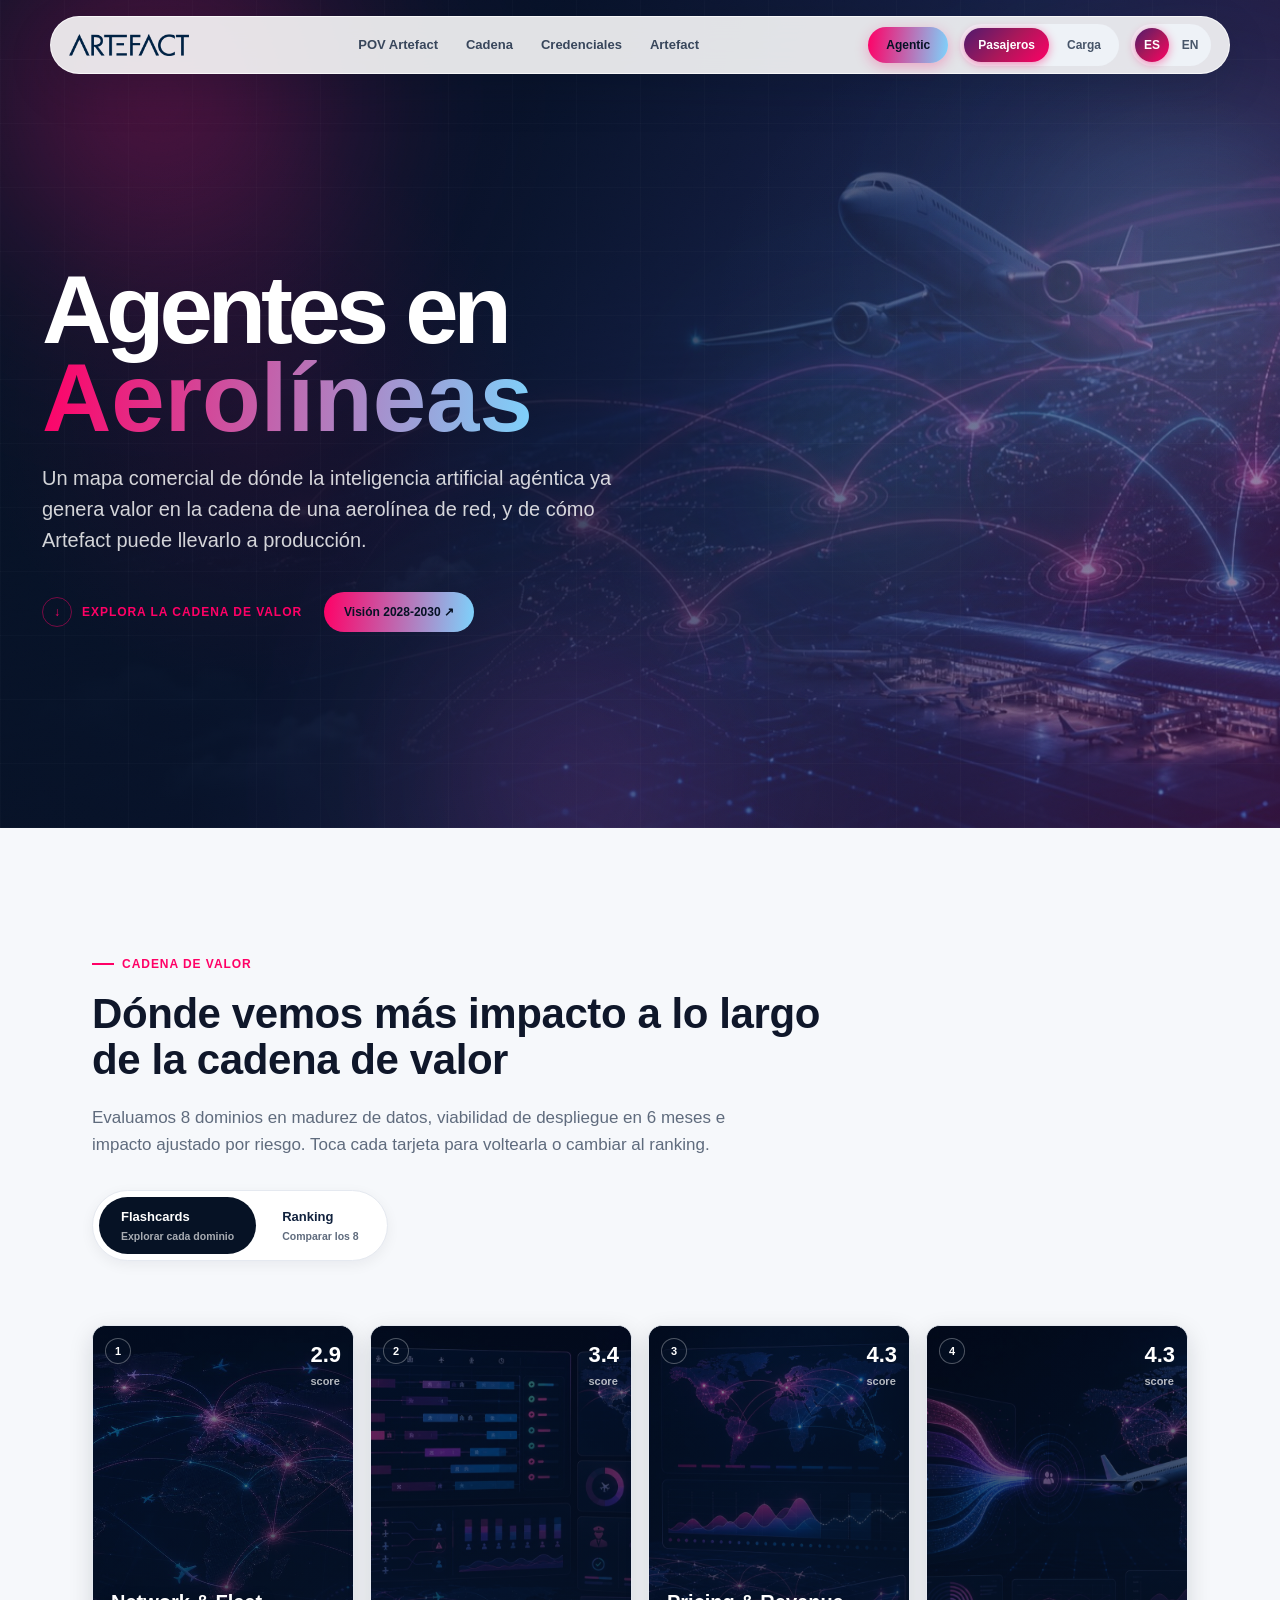
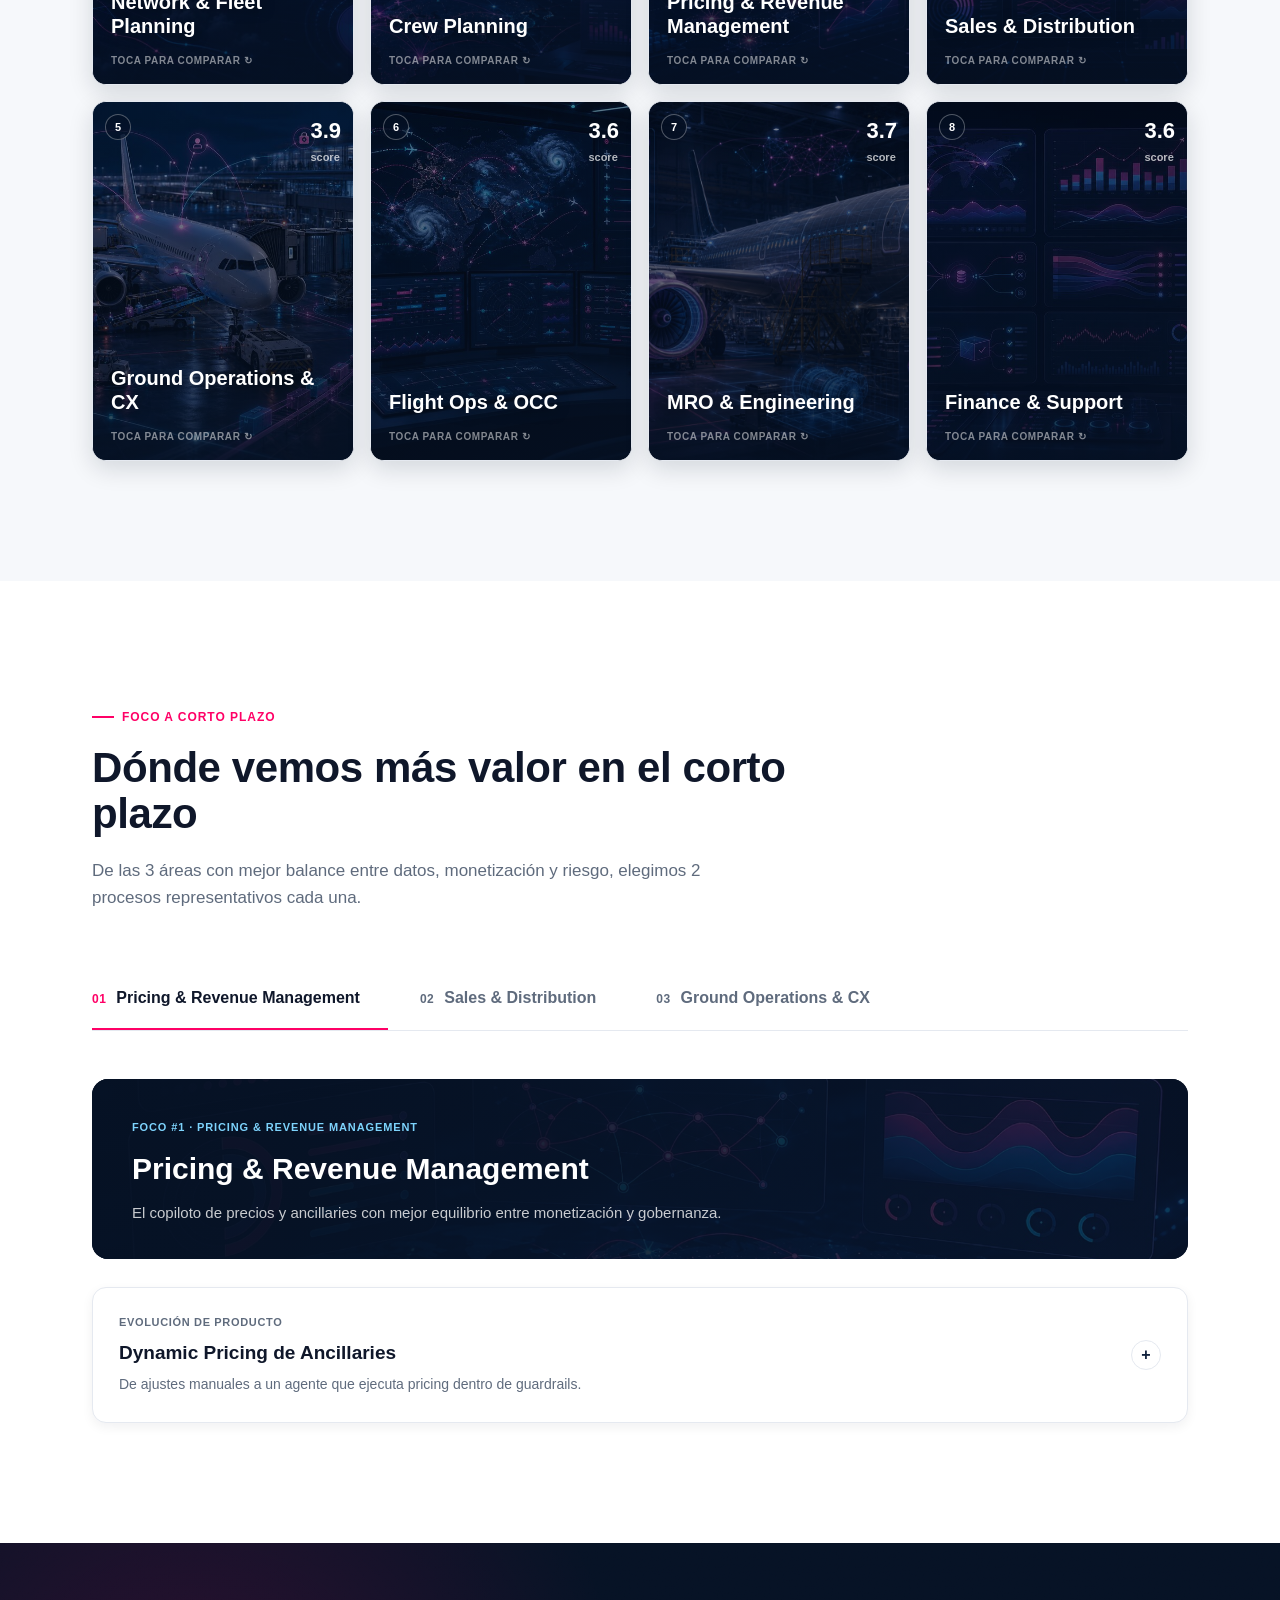
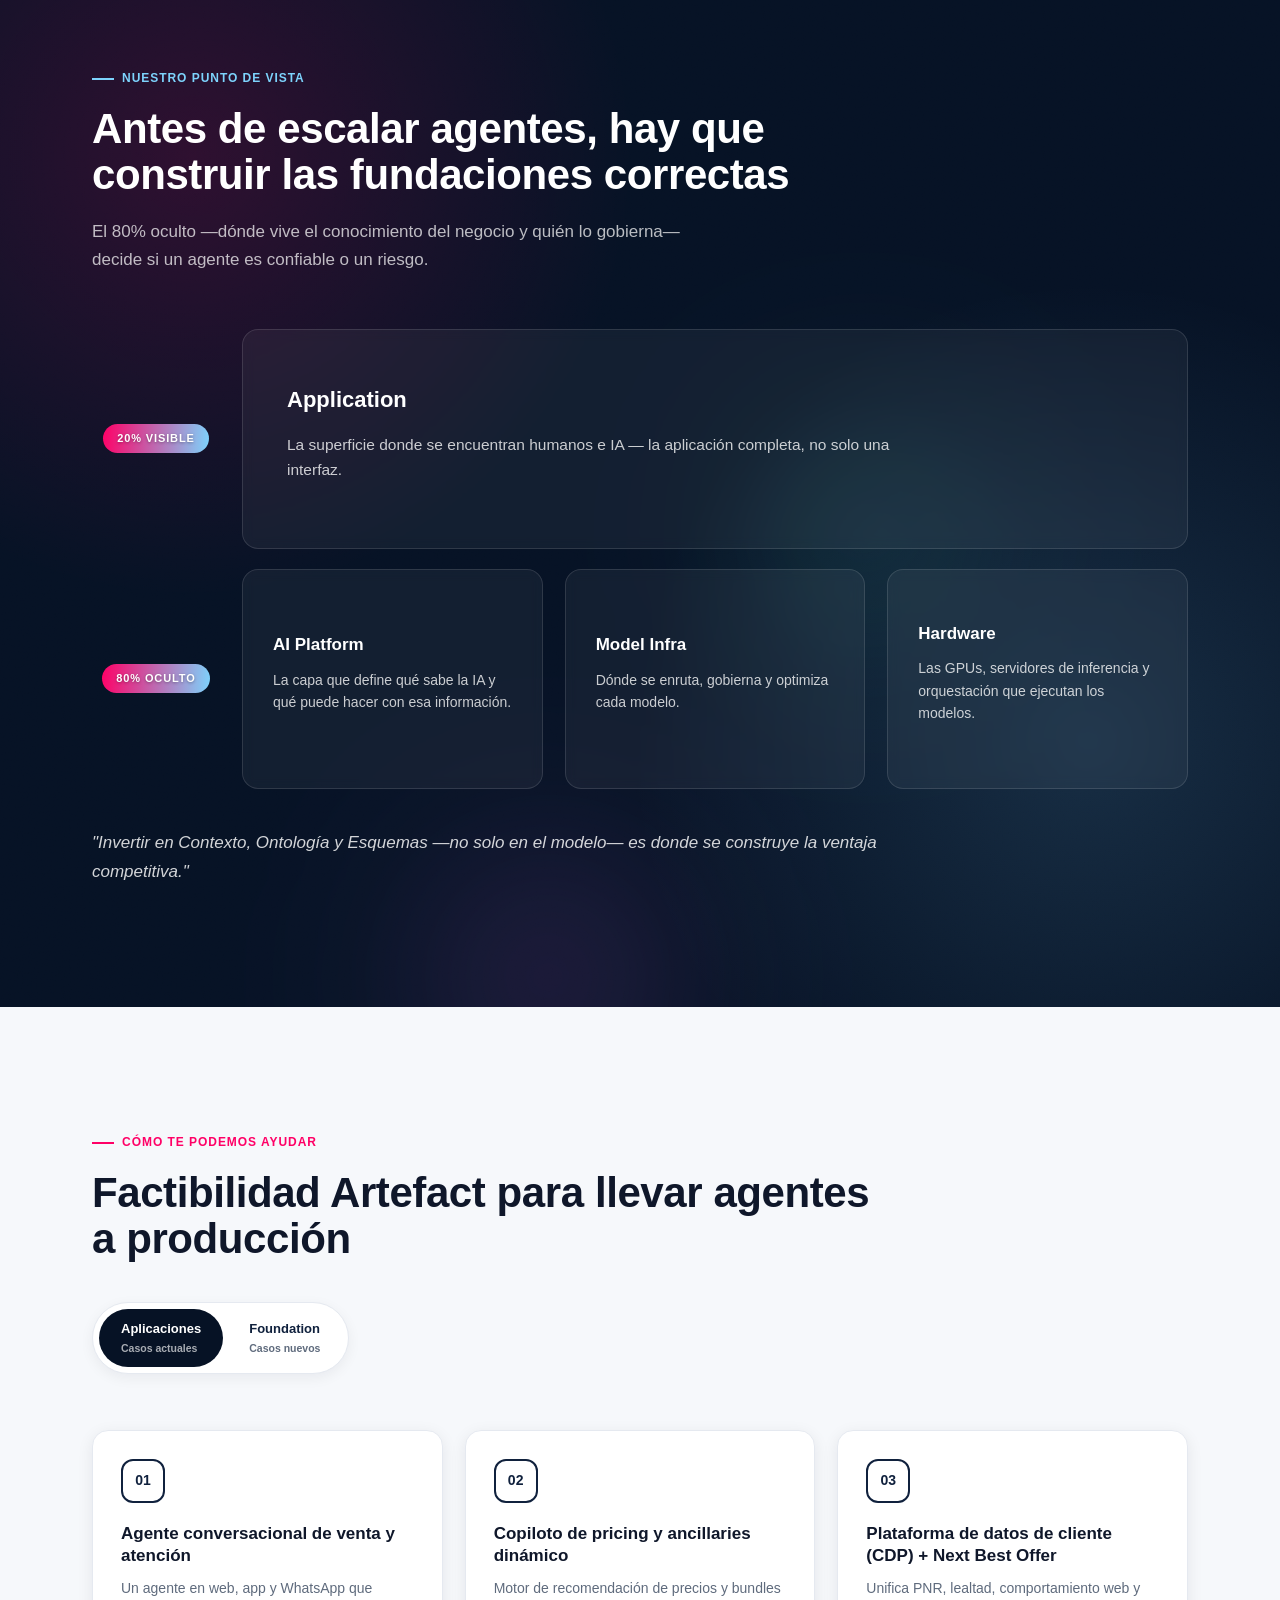
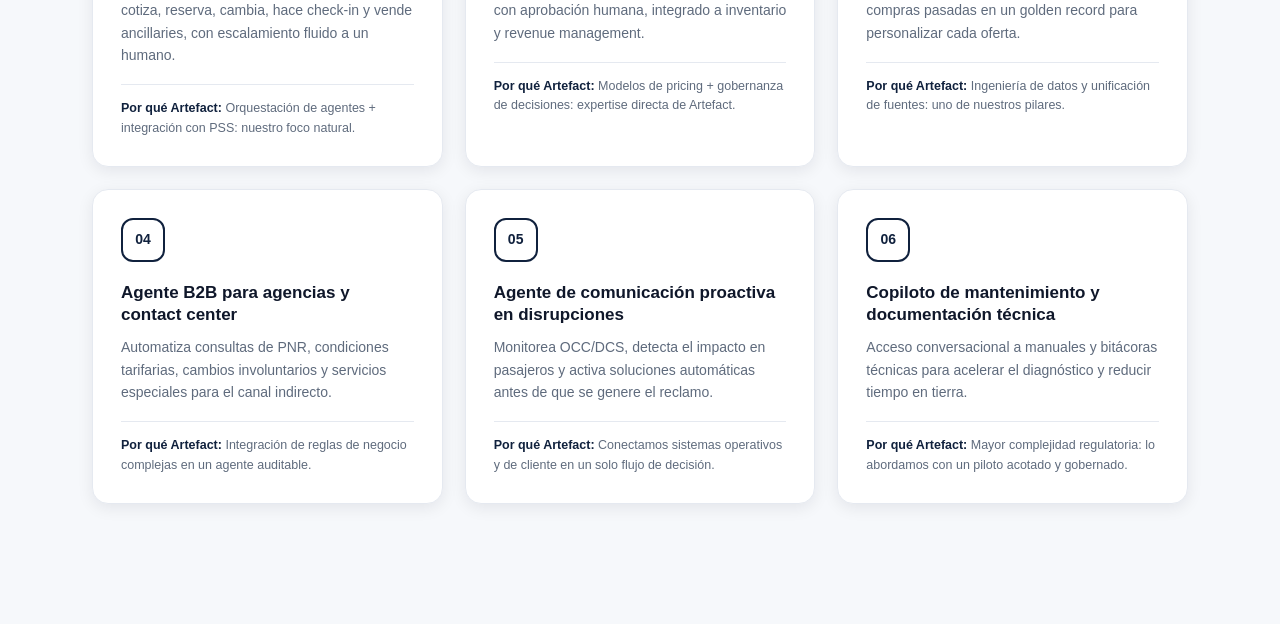
==== commit 62c3a54d: "Agregar sección Carga/Cargo con toggle Pasajeros/Carga - Toggle "Pasajeros / Carga" en el header de " ====
--- a/agentic-airlines.html
+++ b/agentic-airlines.html
@@ -20,6 +20,10 @@
       </nav>
       <div class="nav-actions">
         <a class="nav-agentic-btn" id="navAgenticBtn" href="agentic-airlines.html" aria-label="Ir a la sección Agentes en Aerolíneas">Agentic</a>
+        <div class="mode-pill" aria-label="Modo del sitio" role="group">
+          <span class="active" data-mode-value="pax" role="button" tabindex="0" aria-pressed="true">Pasajeros</span>
+          <span data-mode-value="cargo" role="button" tabindex="0" aria-pressed="false">Carga</span>
+        </div>
         <div class="lang-pill" aria-label="Idioma" role="group">
           <span class="active" data-lang="es" role="button" tabindex="0" aria-pressed="true">ES</span>
           <span data-lang="en" role="button" tabindex="0" aria-pressed="false">EN</span>
@@ -173,6 +177,7 @@
     </section>
   </main>
 
+  <script src="js/mode.js"></script>
   <script src="js/nav.js"></script>
   <script src="js/i18n.js"></script>
   <script src="js/agentic-airlines.js"></script>
--- a/styles.css
+++ b/styles.css
@@ -3297,3 +3297,412 @@
       #agentic-airlines .flight-stage-name { font-size: 11px; }
     }
 
+/* ==========================================================
+   MODO CARGA (Pasajeros / Carga) — toggle + componentes
+   Paleta industrial: slate/zinc oscuros + acentos ámbar/esmeralda.
+   No introduce framework nuevo: extiende las variables de :root.
+   ========================================================== */
+:root {
+  --cargo-slate-950: #020617;
+  --cargo-slate-900: #0f172a;
+  --cargo-slate-800: #1e293b;
+  --cargo-slate-700: #334155;
+  --cargo-slate-400: #94a3b8;
+  --cargo-amber: #f59e0b;
+  --cargo-orange: #f97316;
+  --cargo-emerald: #10b981;
+}
+
+/* --- Toggle Pasajeros / Carga en el header --- */
+.mode-pill {
+  display: flex;
+  align-items: center;
+  gap: 4px;
+  padding: 4px;
+  border-radius: 999px;
+  background: #eef2f7;
+  color: #475569;
+  font-size: 12px;
+  font-weight: 900;
+}
+
+.mode-pill span {
+  display: grid;
+  place-items: center;
+  padding: 0 14px;
+  height: 34px;
+  border-radius: 999px;
+  cursor: pointer;
+  white-space: nowrap;
+  transition: all 0.2s ease;
+}
+
+.mode-pill .active {
+  color: var(--white);
+  background: linear-gradient(135deg, #4f1a6e 0%, #a8185a 50%, #ff0066 100%);
+  box-shadow: 0 2px 10px rgba(255, 0, 102, 0.45);
+}
+
+.mode-pill span:not(.active):hover {
+  background: rgba(0, 0, 0, 0.08);
+}
+
+@media (max-width: 720px) {
+  .mode-pill span { padding: 0 10px; font-size: 11px; }
+}
+
+/* --- Hero Carga (index.html) --- */
+.hero-cargo {
+  background:
+    radial-gradient(1200px 520px at 15% -10%, rgba(245, 158, 11, 0.16), transparent 60%),
+    linear-gradient(180deg, var(--cargo-slate-950) 0%, var(--cargo-slate-900) 100%);
+}
+
+.cargo-badge {
+  display: inline-flex;
+  align-items: center;
+  gap: 8px;
+  padding: 7px 14px;
+  border-radius: 999px;
+  border: 1px solid rgba(245, 158, 11, 0.4);
+  background: rgba(245, 158, 11, 0.1);
+  color: var(--cargo-amber);
+  font-size: 12px;
+  font-weight: 900;
+  letter-spacing: 0.04em;
+  text-transform: uppercase;
+  margin-bottom: 20px;
+}
+
+.hero-cargo .hero-copy { color: rgba(255, 255, 255, 0.78); }
+
+.cargo-cta-row {
+  display: flex;
+  flex-wrap: wrap;
+  gap: 14px;
+  margin-top: 32px;
+}
+
+.cargo-cta-primary {
+  padding: 15px 26px;
+  border-radius: 10px;
+  border: none;
+  background: linear-gradient(135deg, var(--cargo-amber), var(--cargo-orange));
+  color: var(--cargo-slate-950);
+  font-weight: 900;
+  font-size: 15px;
+  cursor: pointer;
+  box-shadow: 0 14px 30px rgba(245, 158, 11, 0.3);
+}
+
+.cargo-cta-secondary {
+  padding: 15px 26px;
+  border-radius: 10px;
+  border: 1px solid rgba(255, 255, 255, 0.28);
+  background: transparent;
+  color: var(--white);
+  font-weight: 800;
+  font-size: 15px;
+  cursor: pointer;
+}
+
+.cargo-kpi-strip {
+  display: grid;
+  grid-template-columns: repeat(4, 1fr);
+  gap: 16px;
+  margin-top: 48px;
+  padding-top: 32px;
+  border-top: 1px solid rgba(255, 255, 255, 0.14);
+}
+
+.cargo-kpi strong {
+  display: block;
+  margin-bottom: 6px;
+  color: var(--cargo-amber);
+  font-size: 26px;
+  font-weight: 900;
+  font-variant-numeric: tabular-nums;
+}
+
+.cargo-kpi span {
+  color: rgba(255, 255, 255, 0.68);
+  font-size: 13px;
+  line-height: 1.4;
+}
+
+@media (max-width: 980px) {
+  .cargo-kpi-strip { grid-template-columns: 1fr 1fr; }
+}
+
+/* --- Sección Carga dentro de casos.html --- */
+.cargo-mode {
+  padding-top: 8px;
+}
+
+.cargo-block {
+  margin-top: 72px;
+}
+
+.cargo-block:first-child { margin-top: 0; }
+
+.cargo-eyebrow {
+  color: var(--cargo-amber);
+  font-size: 13px;
+  font-weight: 900;
+  text-transform: uppercase;
+  letter-spacing: 0.04em;
+  margin-bottom: 10px;
+}
+
+.cargo-heading {
+  color: var(--white);
+  font-size: 32px;
+  font-weight: 900;
+  line-height: 1.15;
+  max-width: 760px;
+  margin-bottom: 14px;
+}
+
+.cargo-sub {
+  color: rgba(255, 255, 255, 0.68);
+  font-size: 16px;
+  max-width: 760px;
+  margin-bottom: 32px;
+}
+
+/* Pilares estratégicos (4) */
+.cargo-pillars {
+  display: grid;
+  grid-template-columns: repeat(4, 1fr);
+  gap: 18px;
+}
+
+.cargo-pillar-card {
+  padding: 24px 20px;
+  border-radius: 14px;
+  border: 1px solid rgba(255, 255, 255, 0.1);
+  background: linear-gradient(180deg, rgba(255, 255, 255, 0.06), rgba(255, 255, 255, 0.02));
+}
+
+.cargo-pillar-num {
+  display: inline-grid;
+  place-items: center;
+  width: 30px;
+  height: 30px;
+  margin-bottom: 14px;
+  border-radius: 8px;
+  background: rgba(245, 158, 11, 0.16);
+  color: var(--cargo-amber);
+  font-size: 13px;
+  font-weight: 900;
+}
+
+.cargo-pillar-card h4 {
+  color: var(--white);
+  font-size: 17px;
+  font-weight: 800;
+  margin-bottom: 8px;
+}
+
+.cargo-pillar-card p {
+  color: rgba(255, 255, 255, 0.62);
+  font-size: 14px;
+  line-height: 1.5;
+}
+
+@media (max-width: 980px) {
+  .cargo-pillars { grid-template-columns: 1fr 1fr; }
+}
+@media (max-width: 640px) {
+  .cargo-pillars { grid-template-columns: 1fr; }
+}
+
+/* Flashcards de casos de uso (8) */
+.cargo-flashcards {
+  display: grid;
+  grid-template-columns: repeat(2, 1fr);
+  gap: 20px;
+}
+
+.cargo-flash-card {
+  padding: 26px;
+  border-radius: 16px;
+  border: 1px solid rgba(255, 255, 255, 0.1);
+  background: linear-gradient(160deg, var(--cargo-slate-900), var(--cargo-slate-950));
+}
+
+.cargo-flash-badge {
+  display: inline-block;
+  padding: 4px 10px;
+  margin-bottom: 14px;
+  border-radius: 999px;
+  background: rgba(16, 185, 129, 0.14);
+  color: var(--cargo-emerald);
+  font-size: 11px;
+  font-weight: 900;
+  text-transform: uppercase;
+}
+
+.cargo-flash-card h4 {
+  color: var(--white);
+  font-size: 19px;
+  font-weight: 800;
+  margin-bottom: 16px;
+}
+
+.cargo-flash-row {
+  display: flex;
+  gap: 10px;
+  padding: 12px 0;
+  border-top: 1px solid rgba(255, 255, 255, 0.08);
+}
+
+.cargo-flash-row:first-of-type { border-top: none; }
+
+.cargo-flash-icon {
+  flex: none;
+  width: 22px;
+  height: 22px;
+  margin-top: 1px;
+}
+
+.cargo-flash-icon.is-pain { color: rgba(255, 255, 255, 0.32); }
+.cargo-flash-icon.is-solution { color: var(--cargo-amber); }
+
+.cargo-flash-row strong {
+  display: block;
+  margin-bottom: 3px;
+  color: rgba(255, 255, 255, 0.9);
+  font-size: 12px;
+  font-weight: 900;
+  text-transform: uppercase;
+  letter-spacing: 0.03em;
+}
+
+.cargo-flash-row p {
+  color: rgba(255, 255, 255, 0.64);
+  font-size: 14px;
+  line-height: 1.5;
+}
+
+.cargo-flash-kpi {
+  margin-top: 6px;
+  padding: 14px 16px;
+  border-radius: 10px;
+  background: rgba(245, 158, 11, 0.08);
+  border: 1px solid rgba(245, 158, 11, 0.22);
+  color: var(--cargo-amber);
+  font-family: "SFMono-Regular", ui-monospace, Menlo, Consolas, monospace;
+  font-size: 13px;
+  line-height: 1.6;
+}
+
+@media (max-width: 980px) {
+  .cargo-flashcards { grid-template-columns: 1fr; }
+}
+
+/* Glosario técnico: tooltip nativo (hover / focus) */
+.term {
+  position: relative;
+  display: inline-block;
+  border-bottom: 1px dashed var(--cargo-amber);
+  color: var(--cargo-amber);
+  cursor: help;
+}
+
+.term .term-tooltip {
+  position: absolute;
+  bottom: calc(100% + 10px);
+  left: 50%;
+  transform: translateX(-50%);
+  width: 260px;
+  padding: 12px 14px;
+  border-radius: 10px;
+  background: var(--cargo-slate-950);
+  border: 1px solid rgba(255, 255, 255, 0.14);
+  box-shadow: 0 18px 40px rgba(0, 0, 0, 0.45);
+  color: rgba(255, 255, 255, 0.85);
+  font-size: 12.5px;
+  line-height: 1.5;
+  font-weight: 400;
+  text-transform: none;
+  letter-spacing: normal;
+  opacity: 0;
+  visibility: hidden;
+  transition: opacity 0.15s ease;
+  z-index: 50;
+  pointer-events: none;
+}
+
+.term:hover .term-tooltip,
+.term:focus .term-tooltip,
+.term:focus-within .term-tooltip {
+  opacity: 1;
+  visibility: visible;
+}
+
+/* Benchmarks globales (3) */
+.cargo-benchmarks {
+  display: grid;
+  grid-template-columns: repeat(3, 1fr);
+  gap: 18px;
+}
+
+.cargo-benchmark-card {
+  padding: 24px;
+  border-radius: 14px;
+  border: 1px solid rgba(255, 255, 255, 0.1);
+  background: rgba(255, 255, 255, 0.03);
+}
+
+.cargo-benchmark-card strong {
+  display: block;
+  margin-bottom: 10px;
+  color: var(--white);
+  font-size: 16px;
+  font-weight: 900;
+}
+
+.cargo-benchmark-card p {
+  color: rgba(255, 255, 255, 0.64);
+  font-size: 14px;
+  line-height: 1.55;
+}
+
+@media (max-width: 980px) {
+  .cargo-benchmarks { grid-template-columns: 1fr; }
+}
+
+/* Visión 2028-2030: línea de tiempo */
+.cargo-timeline {
+  display: grid;
+  grid-template-columns: repeat(3, 1fr);
+  gap: 18px;
+}
+
+.cargo-timeline-step {
+  position: relative;
+  padding: 26px 22px;
+  border-radius: 14px;
+  border: 1px solid rgba(245, 158, 11, 0.22);
+  background: linear-gradient(160deg, rgba(245, 158, 11, 0.08), transparent 60%);
+}
+
+.cargo-timeline-year {
+  display: inline-block;
+  margin-bottom: 12px;
+  color: var(--cargo-amber);
+  font-size: 28px;
+  font-weight: 900;
+}
+
+.cargo-timeline-step p {
+  color: rgba(255, 255, 255, 0.68);
+  font-size: 14px;
+  line-height: 1.55;
+}
+
+@media (max-width: 980px) {
+  .cargo-timeline { grid-template-columns: 1fr; }
+}
+
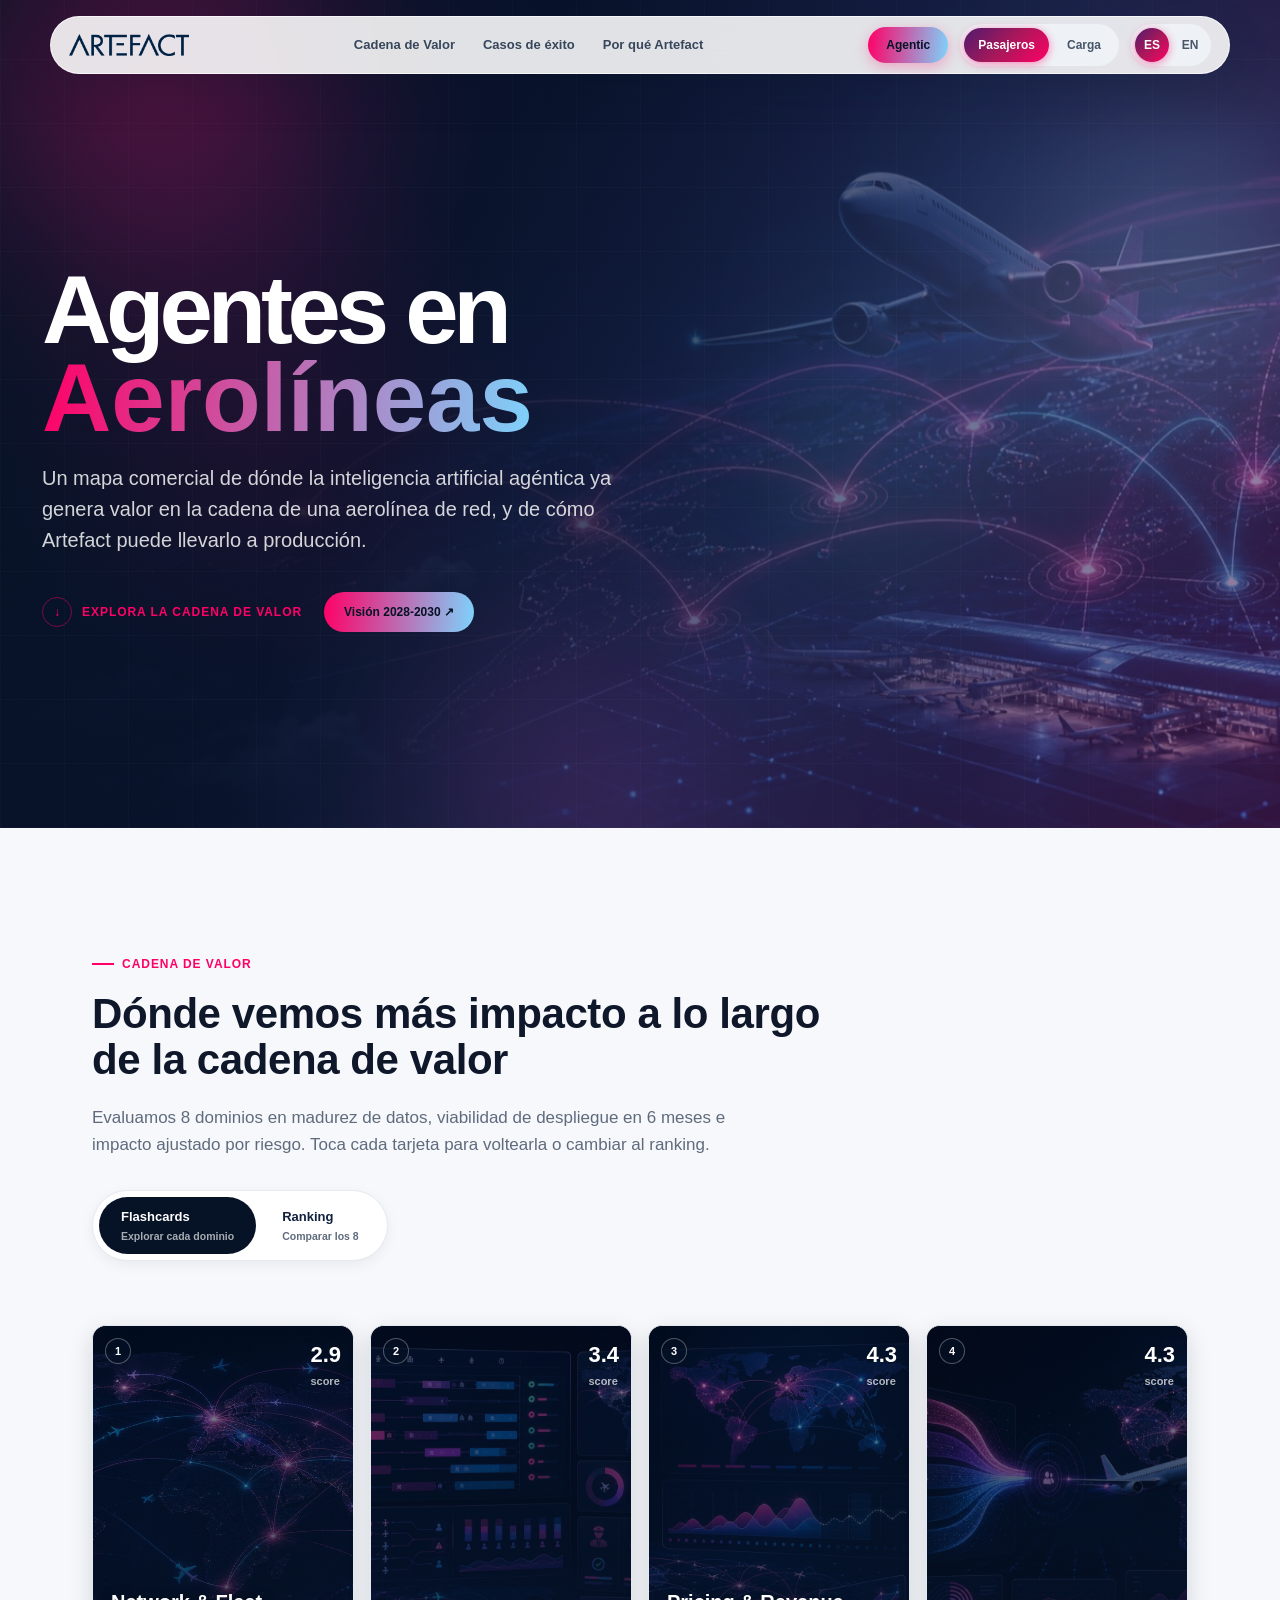
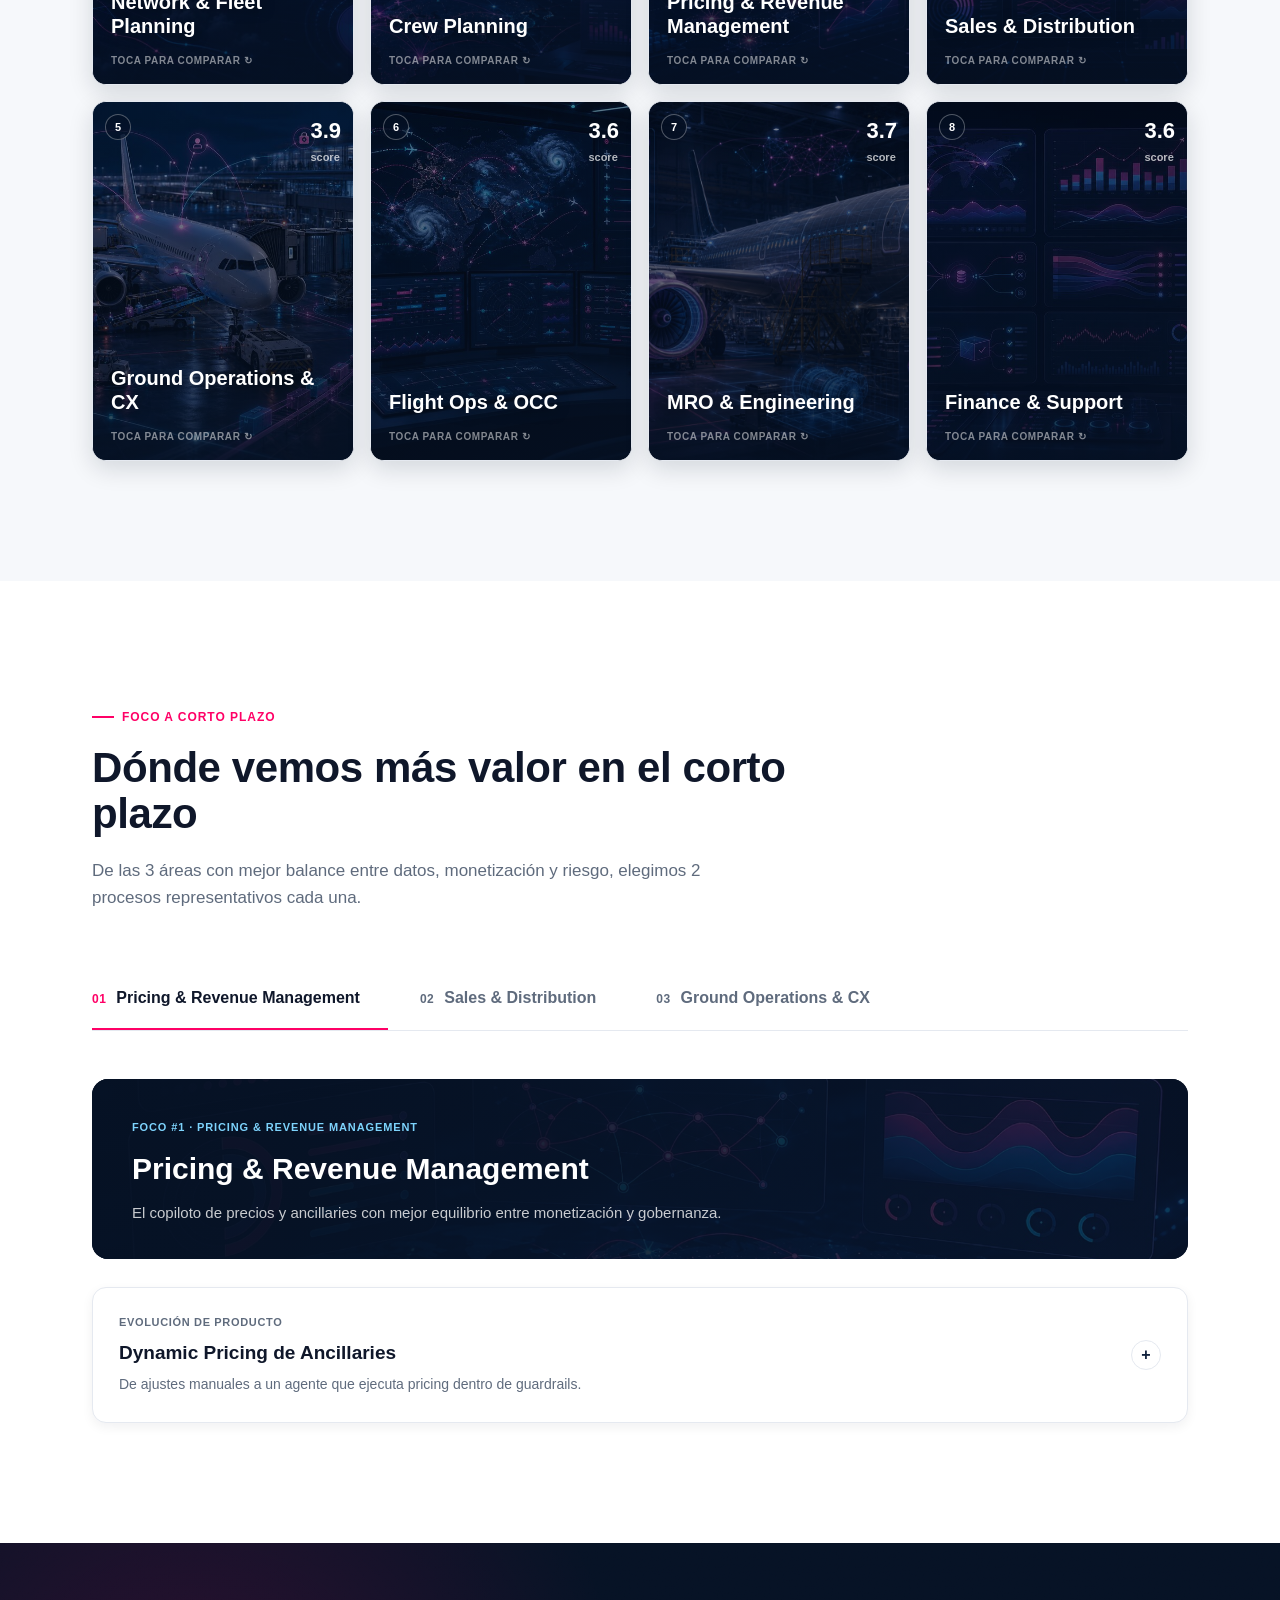
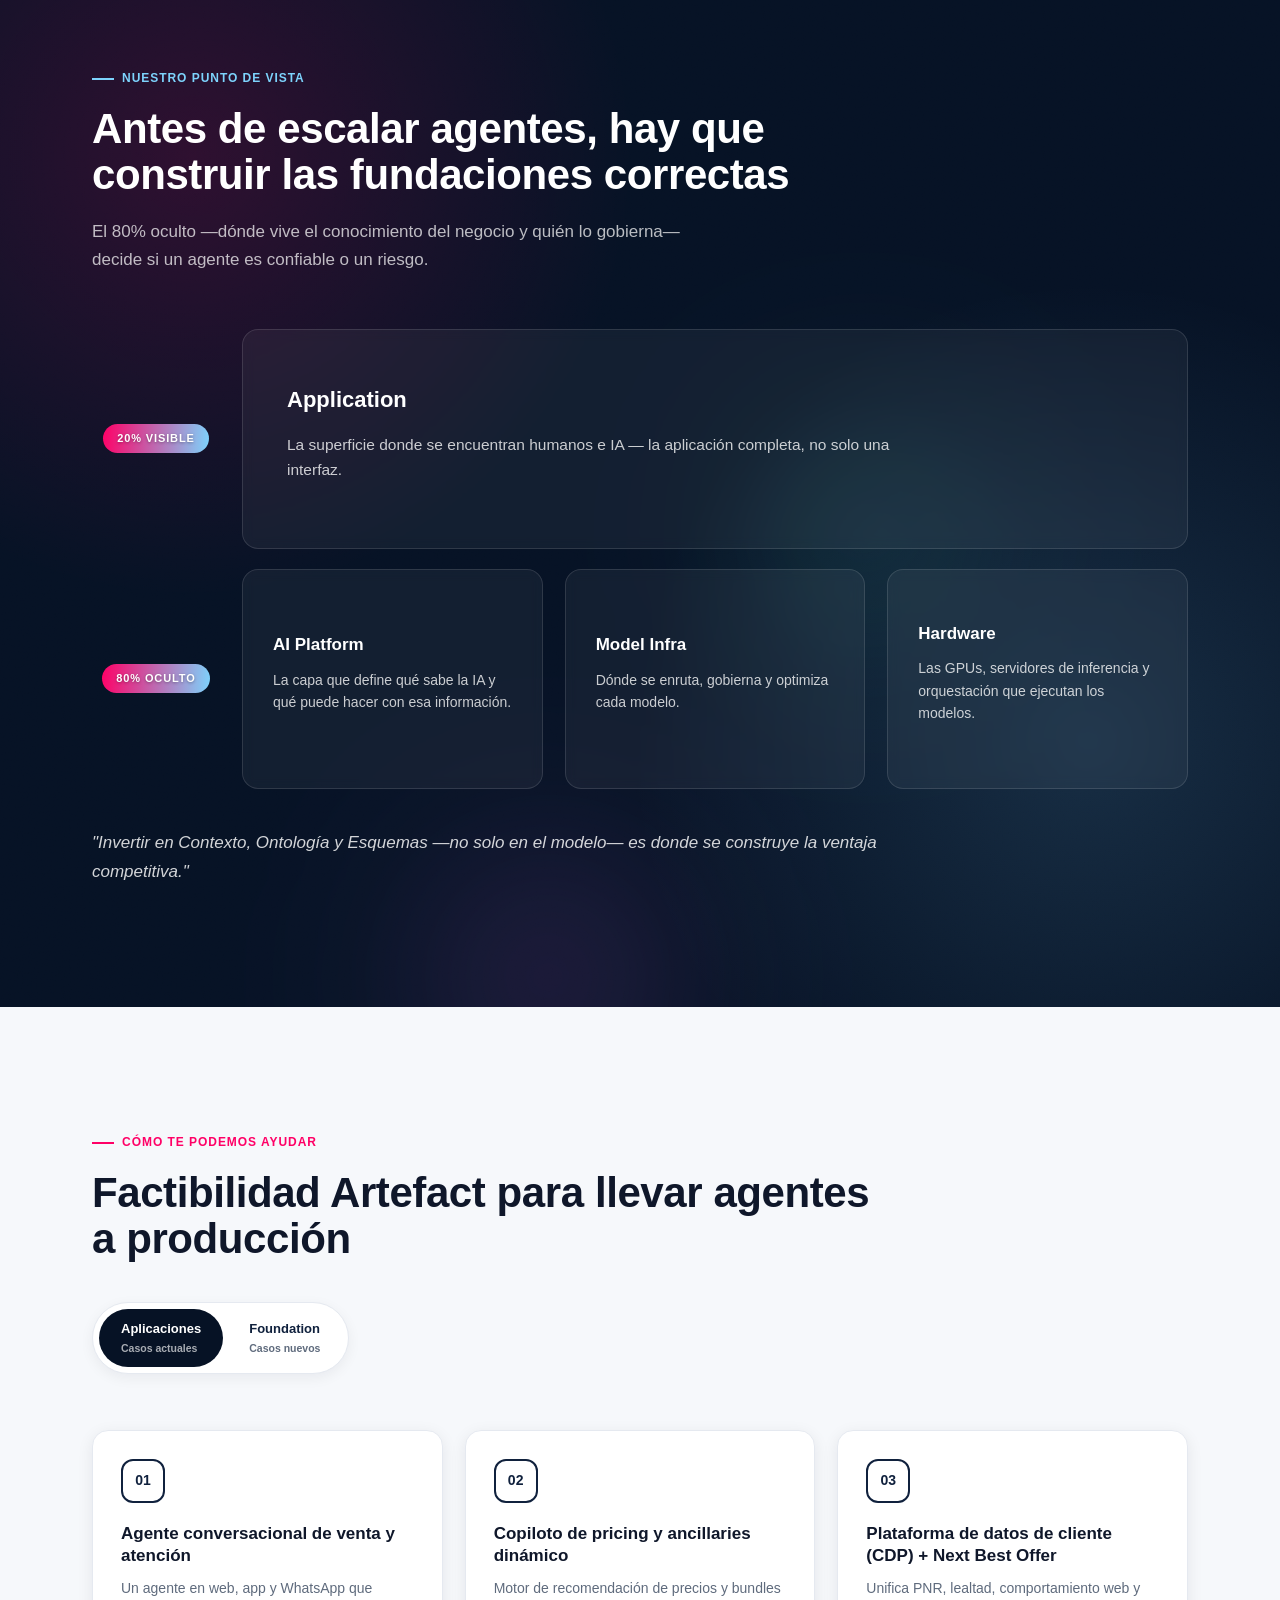
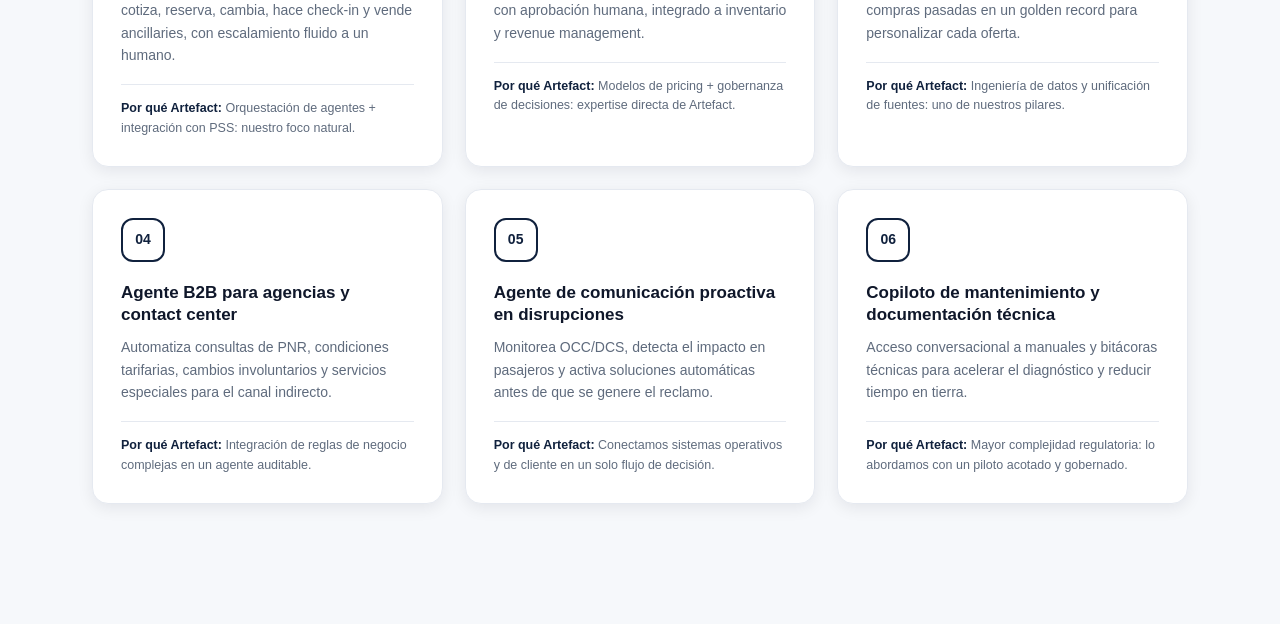
==== commit 6b00b031: "cambios secciones, funcionalidad boton traducir y se suma el porque artefact Co-Authored-By: Claude " ====
--- a/agentic-airlines.html
+++ b/agentic-airlines.html
@@ -13,10 +13,9 @@
       <img class="brand-logo" src="images/ARTEFACT.png" alt="Artefact">
       </a>
       <nav class="nav-links" aria-label="Secciones">
-        <a href="pov-artefact.html">POV Artefact</a>
-        <a href="casos.html">Cadena</a>
-        <a href="credenciales.html">Credenciales</a>
-        <a href="artefact.html">Artefact</a>
+        <a href="casos.html">Cadena de Valor</a>
+        <a href="credenciales.html">Casos de éxito</a>
+        <a href="artefact.html#porque-artefact">Por qué Artefact</a>
       </nav>
       <div class="nav-actions">
         <a class="nav-agentic-btn" id="navAgenticBtn" href="agentic-airlines.html" aria-label="Ir a la sección Agentes en Aerolíneas">Agentic</a>
--- a/styles.css
+++ b/styles.css
@@ -102,6 +102,11 @@
 
     .nav-links a:hover {
       color: var(--magenta);
+    }
+
+    .nav-links a.active {
+      color: var(--magenta);
+      opacity: 1;
     }
 
     .lang-pill {
@@ -2638,7 +2643,7 @@
       transition: background 0.2s, color 0.2s;
     }
     .cred-tab.active {
-      background: linear-gradient(135deg, #0a1730 0%, #a8185a 60%, #ff0066 100%);
+      background: #be123c;
       color: #fff;
       border-color: transparent;
     }
@@ -2679,8 +2684,8 @@
       font-weight: 700;
       text-transform: uppercase;
       letter-spacing: 0.05em;
-      color: #e0357a;
-      background: rgba(224,95,160,0.1);
+      color: #be123c;
+      background: #fff1f2;
       padding: 0.2rem 0.55rem;
       border-radius: 20px;
     }
@@ -3299,7 +3304,8 @@
 
 /* ==========================================================
    MODO CARGA (Pasajeros / Carga) — toggle + componentes
-   Paleta industrial: slate/zinc oscuros + acentos ámbar/esmeralda.
+   Acento único: índigo tecnológico + celeste, alineado al degradado
+   del botón Agentic. Sin cálidos (nada de ámbar/naranja).
    No introduce framework nuevo: extiende las variables de :root.
    ========================================================== */
 :root {
@@ -3308,9 +3314,9 @@
   --cargo-slate-800: #1e293b;
   --cargo-slate-700: #334155;
   --cargo-slate-400: #94a3b8;
-  --cargo-amber: #f59e0b;
-  --cargo-orange: #f97316;
-  --cargo-emerald: #10b981;
+  --cargo-indigo: #4338ca;
+  --cargo-violet: #6d28d9;
+  --cargo-sky: #0284c7;
 }
 
 /* --- Toggle Pasajeros / Carga en el header --- */
@@ -3347,6 +3353,16 @@
   background: rgba(0, 0, 0, 0.08);
 }
 
+html[data-mode="cargo"] .mode-pill .active {
+  background: linear-gradient(135deg, var(--cargo-indigo), var(--cargo-violet));
+  box-shadow: 0 2px 10px rgba(67, 56, 202, 0.45);
+}
+
+html[data-mode="cargo"] .nav-links a:hover,
+html[data-mode="cargo"] .nav-links a.active {
+  color: var(--cargo-indigo);
+}
+
 @media (max-width: 720px) {
   .mode-pill span { padding: 0 10px; font-size: 11px; }
 }
@@ -3354,7 +3370,7 @@
 /* --- Hero Carga (index.html) --- */
 .hero-cargo {
   background:
-    radial-gradient(1200px 520px at 15% -10%, rgba(245, 158, 11, 0.16), transparent 60%),
+    radial-gradient(1200px 520px at 15% -10%, rgba(67, 56, 202, 0.16), transparent 60%),
     linear-gradient(180deg, var(--cargo-slate-950) 0%, var(--cargo-slate-900) 100%);
 }
 
@@ -3364,9 +3380,9 @@
   gap: 8px;
   padding: 7px 14px;
   border-radius: 999px;
-  border: 1px solid rgba(245, 158, 11, 0.4);
-  background: rgba(245, 158, 11, 0.1);
-  color: var(--cargo-amber);
+  border: 1px solid rgba(67, 56, 202, 0.4);
+  background: rgba(67, 56, 202, 0.1);
+  color: var(--cargo-indigo);
   font-size: 12px;
   font-weight: 900;
   letter-spacing: 0.04em;
@@ -3387,12 +3403,12 @@
   padding: 15px 26px;
   border-radius: 10px;
   border: none;
-  background: linear-gradient(135deg, var(--cargo-amber), var(--cargo-orange));
+  background: linear-gradient(135deg, var(--cargo-indigo), var(--cargo-violet));
   color: var(--cargo-slate-950);
   font-weight: 900;
   font-size: 15px;
   cursor: pointer;
-  box-shadow: 0 14px 30px rgba(245, 158, 11, 0.3);
+  box-shadow: 0 14px 30px rgba(67, 56, 202, 0.3);
 }
 
 .cargo-cta-secondary {
@@ -3418,7 +3434,7 @@
 .cargo-kpi strong {
   display: block;
   margin-bottom: 6px;
-  color: var(--cargo-amber);
+  color: var(--cargo-indigo);
   font-size: 26px;
   font-weight: 900;
   font-variant-numeric: tabular-nums;
@@ -3446,7 +3462,7 @@
 .cargo-block:first-child { margin-top: 0; }
 
 .cargo-eyebrow {
-  color: var(--cargo-amber);
+  color: var(--cargo-indigo);
   font-size: 13px;
   font-weight: 900;
   text-transform: uppercase;
@@ -3491,8 +3507,8 @@
   height: 30px;
   margin-bottom: 14px;
   border-radius: 8px;
-  background: rgba(245, 158, 11, 0.16);
-  color: var(--cargo-amber);
+  background: rgba(67, 56, 202, 0.16);
+  color: var(--cargo-indigo);
   font-size: 13px;
   font-weight: 900;
 }
@@ -3536,8 +3552,8 @@
   padding: 4px 10px;
   margin-bottom: 14px;
   border-radius: 999px;
-  background: rgba(16, 185, 129, 0.14);
-  color: var(--cargo-emerald);
+  background: rgba(2, 132, 199, 0.14);
+  color: var(--cargo-sky);
   font-size: 11px;
   font-weight: 900;
   text-transform: uppercase;
@@ -3567,7 +3583,7 @@
 }
 
 .cargo-flash-icon.is-pain { color: rgba(255, 255, 255, 0.32); }
-.cargo-flash-icon.is-solution { color: var(--cargo-amber); }
+.cargo-flash-icon.is-solution { color: var(--cargo-indigo); }
 
 .cargo-flash-row strong {
   display: block;
@@ -3589,9 +3605,9 @@
   margin-top: 6px;
   padding: 14px 16px;
   border-radius: 10px;
-  background: rgba(245, 158, 11, 0.08);
-  border: 1px solid rgba(245, 158, 11, 0.22);
-  color: var(--cargo-amber);
+  background: rgba(67, 56, 202, 0.08);
+  border: 1px solid rgba(67, 56, 202, 0.22);
+  color: var(--cargo-indigo);
   font-family: "SFMono-Regular", ui-monospace, Menlo, Consolas, monospace;
   font-size: 13px;
   line-height: 1.6;
@@ -3605,8 +3621,8 @@
 .term {
   position: relative;
   display: inline-block;
-  border-bottom: 1px dashed var(--cargo-amber);
-  color: var(--cargo-amber);
+  border-bottom: 1px dashed var(--cargo-indigo);
+  color: var(--cargo-indigo);
   cursor: help;
 }
 
@@ -3684,14 +3700,14 @@
   position: relative;
   padding: 26px 22px;
   border-radius: 14px;
-  border: 1px solid rgba(245, 158, 11, 0.22);
-  background: linear-gradient(160deg, rgba(245, 158, 11, 0.08), transparent 60%);
+  border: 1px solid rgba(67, 56, 202, 0.22);
+  background: linear-gradient(160deg, rgba(67, 56, 202, 0.08), transparent 60%);
 }
 
 .cargo-timeline-year {
   display: inline-block;
   margin-bottom: 12px;
-  color: var(--cargo-amber);
+  color: var(--cargo-indigo);
   font-size: 28px;
   font-weight: 900;
 }
@@ -3706,3 +3722,42 @@
   .cargo-timeline { grid-template-columns: 1fr; }
 }
 
+/* --- Credenciales Carga: mismos componentes .cred-*, retinte índigo/celeste --- */
+.cred-cargo .cred-tab {
+  border-color: var(--cargo-indigo);
+  color: var(--cargo-indigo);
+}
+
+.cred-cargo .cred-tab.active {
+  background: linear-gradient(135deg, var(--cargo-indigo), var(--cargo-violet));
+  color: #fff;
+  border-color: transparent;
+}
+
+.cred-cargo .cred-tab:hover:not(.active) {
+  background: rgba(67, 56, 202, 0.07);
+}
+
+.cred-cargo .cred-card:hover {
+  box-shadow: 0 6px 24px rgba(67, 56, 202, 0.18);
+}
+
+.cred-cargo .cred-client {
+  color: var(--cargo-indigo);
+  background: #eef2ff;
+}
+
+.cred-cargo .cred-toggle {
+  border-color: var(--cargo-indigo);
+  color: var(--cargo-indigo);
+}
+
+.cred-cargo .cred-toggle[aria-expanded="true"] {
+  background: var(--cargo-indigo);
+  color: #fff;
+}
+
+.cred-cargo .cred-title {
+  color: var(--cargo-slate-900);
+}
+
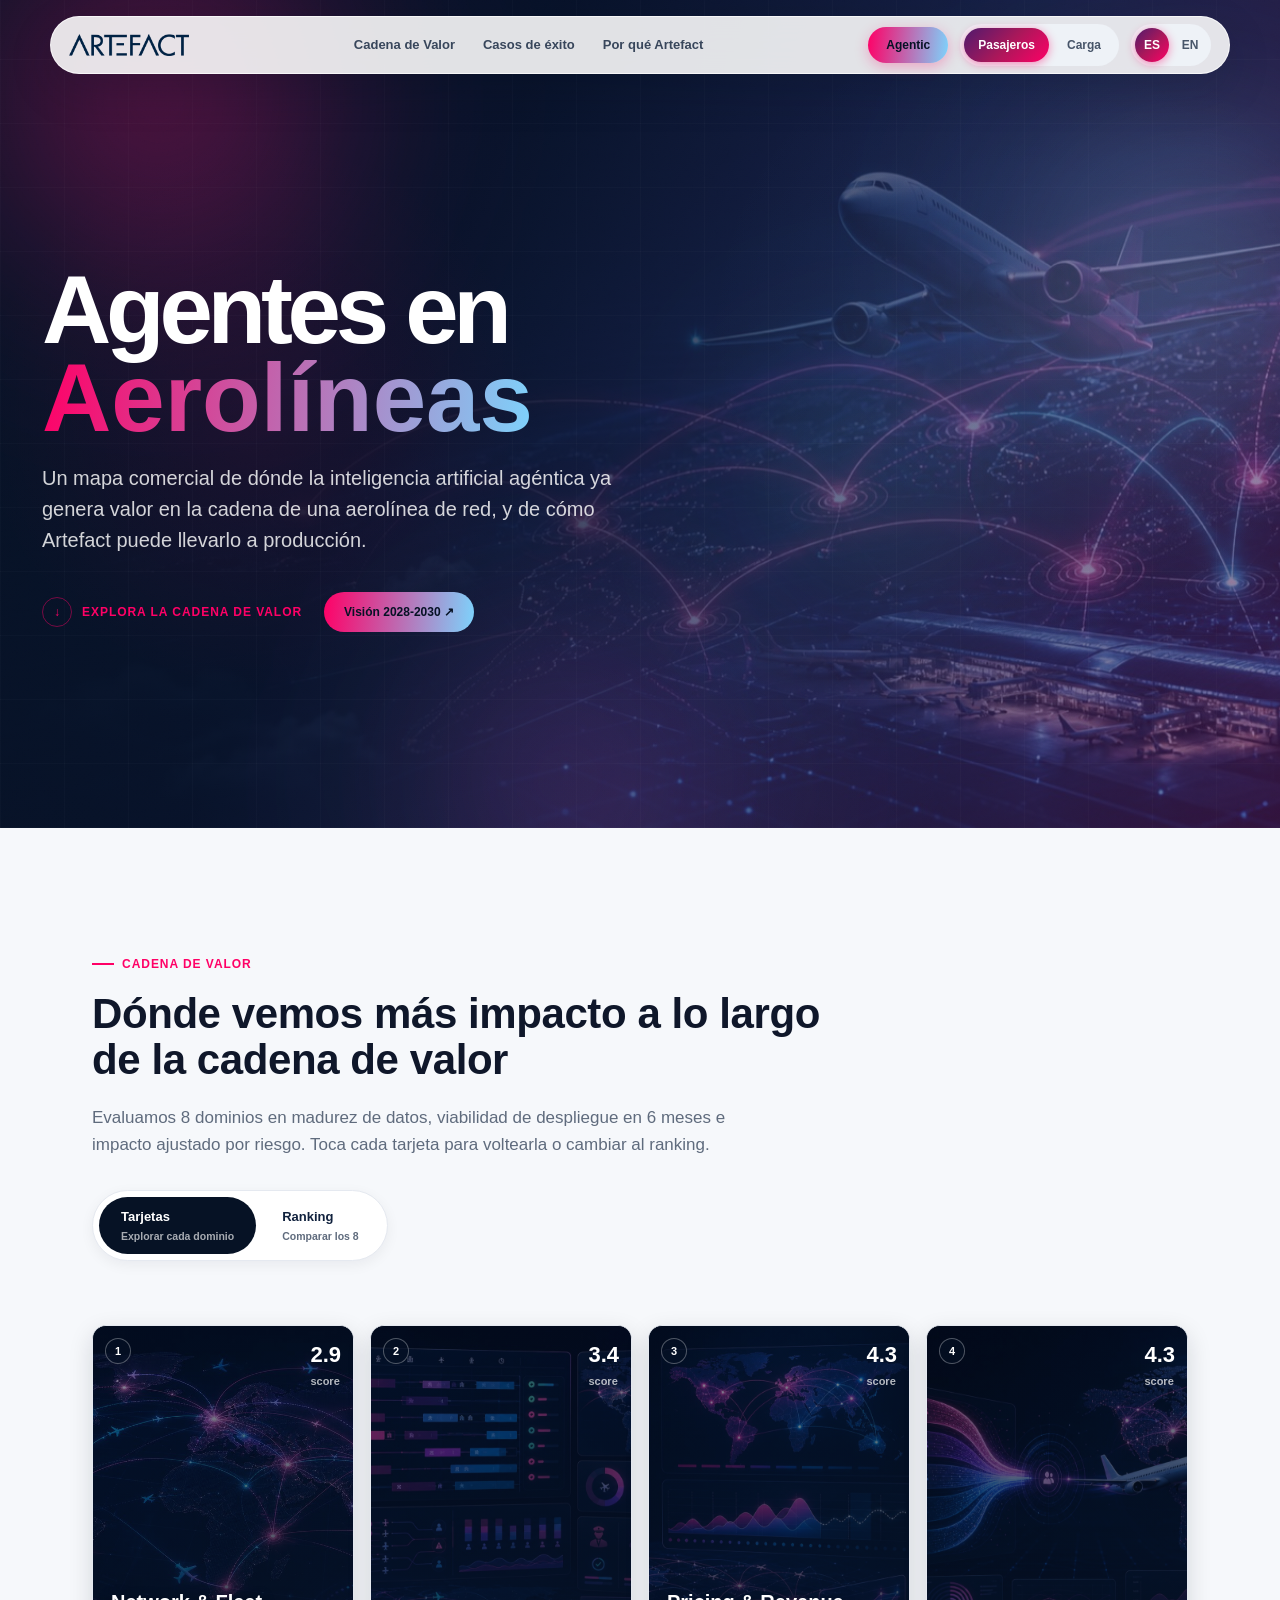
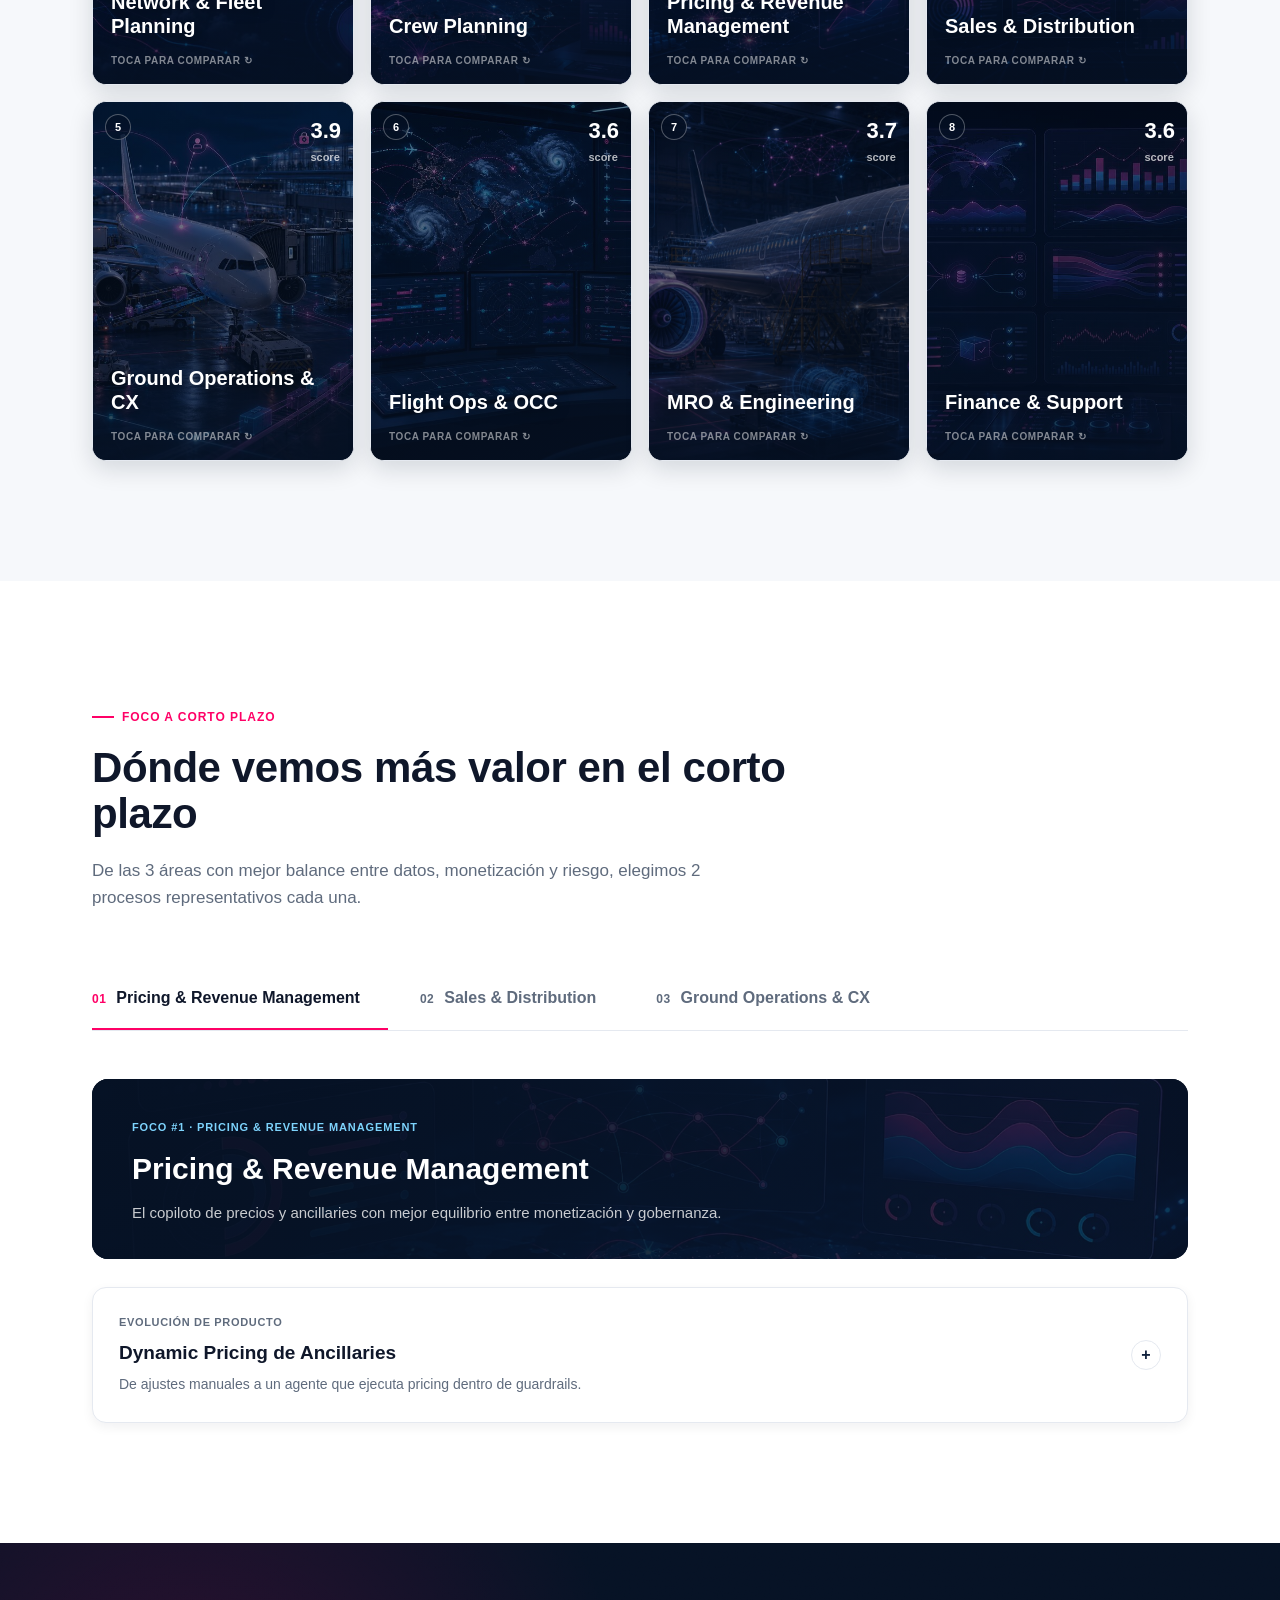
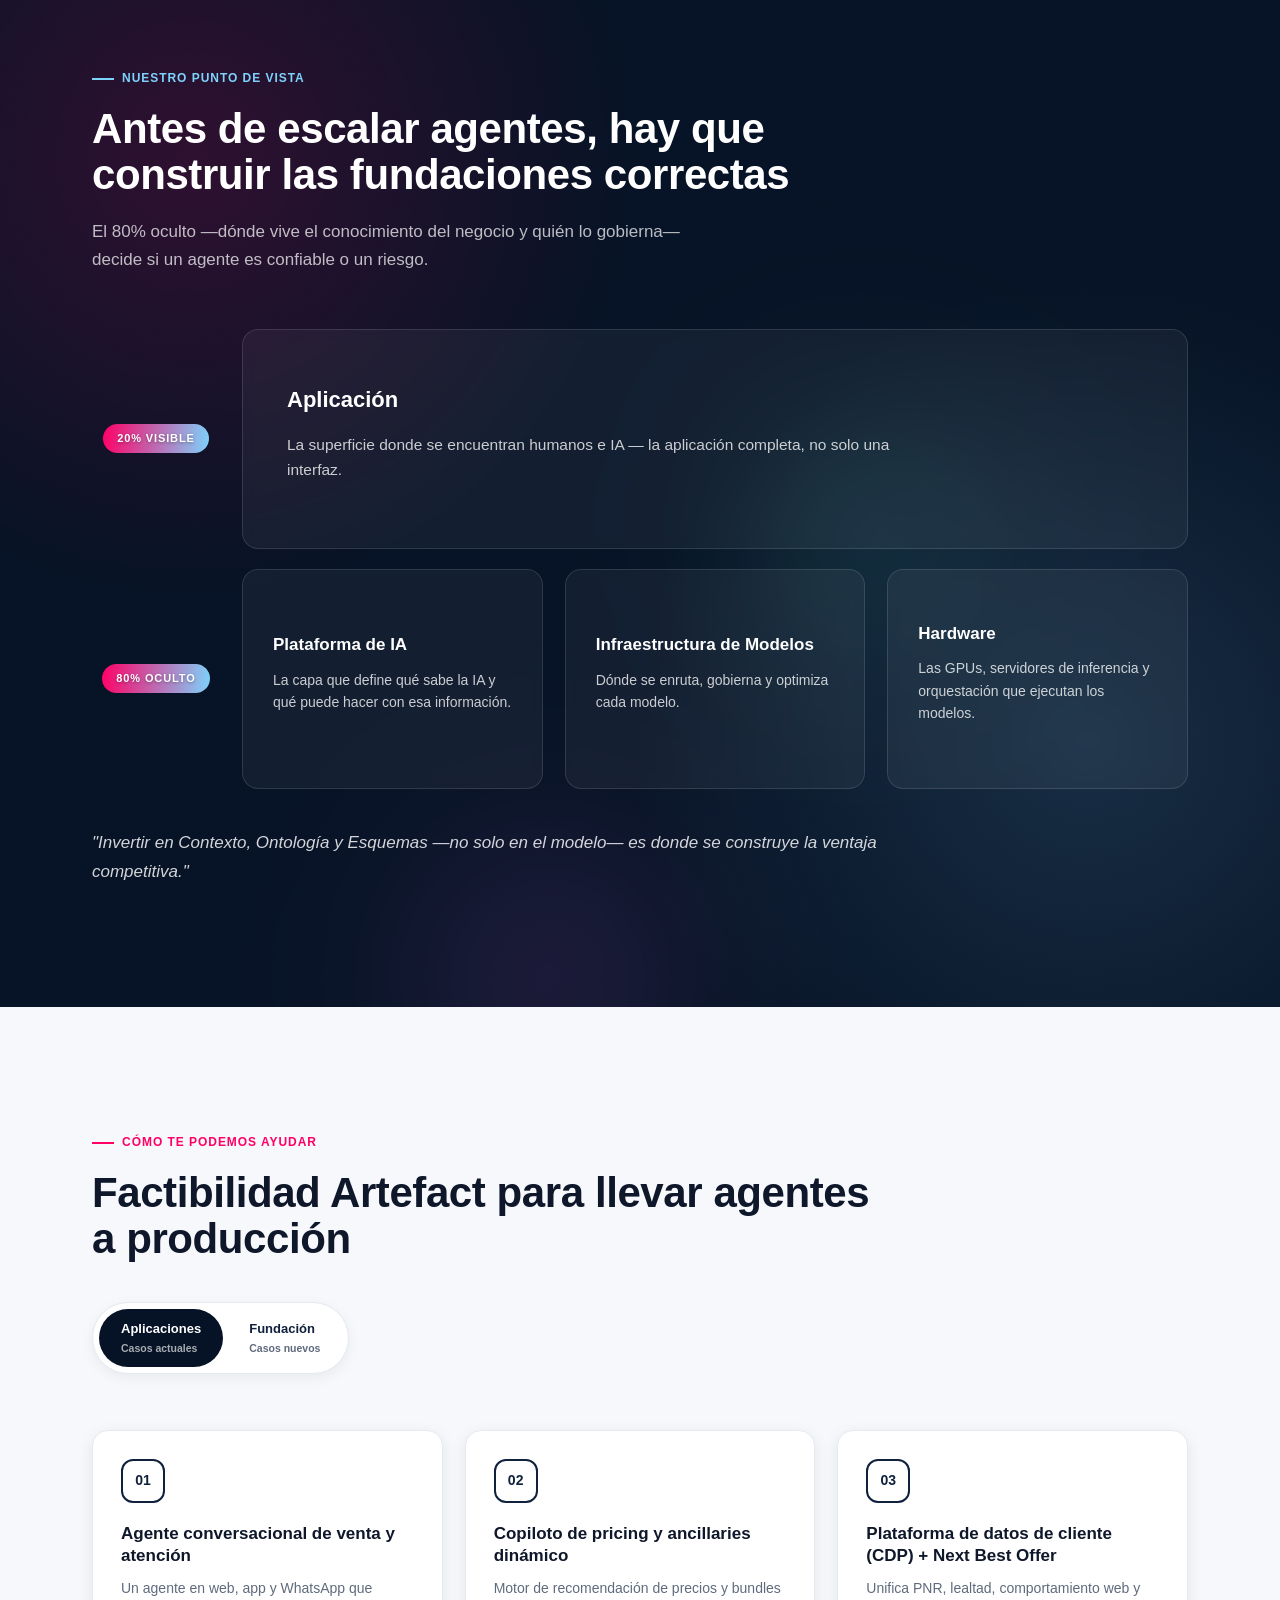
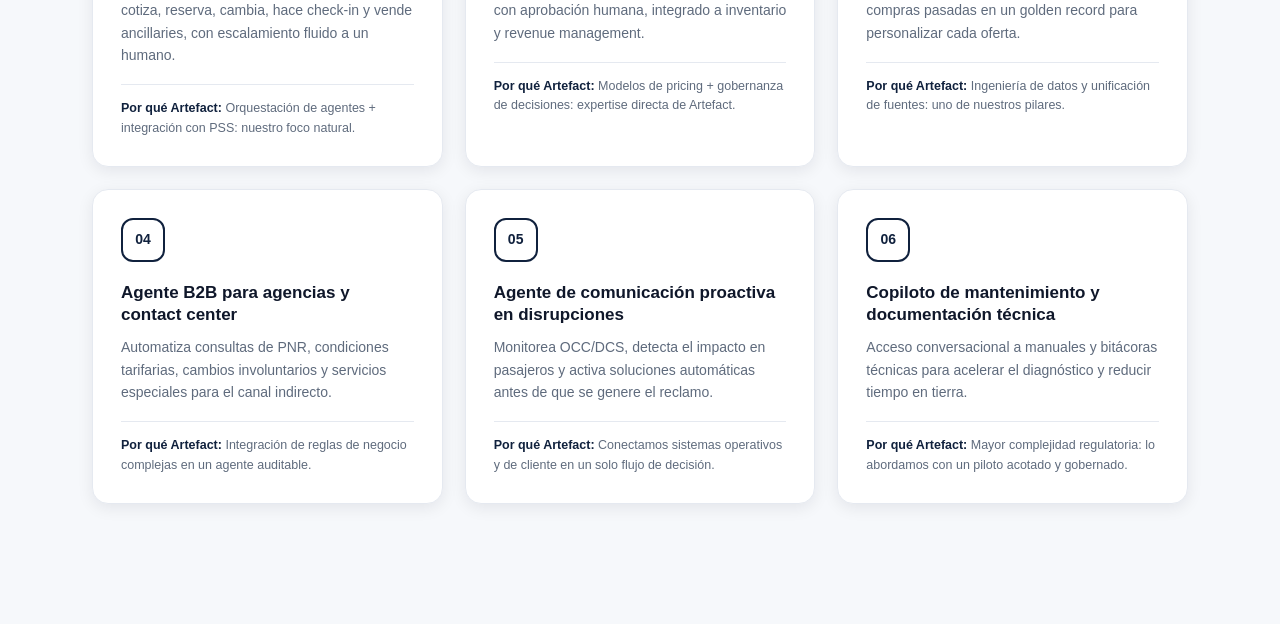
==== commit 2393d205: "fix traductor automatico Co-Authored-By: Claude Sonnet 5 <noreply@anthropic.com>" ====
--- a/agentic-airlines.html
+++ b/agentic-airlines.html
@@ -63,7 +63,7 @@
           <p class="ag-lead reveal">Evaluamos 8 dominios en madurez de datos, viabilidad de despliegue en 6 meses e impacto ajustado por riesgo. Toca cada tarjeta para voltearla o cambiar al ranking.</p>
 
           <div class="chain-toggle reveal" role="tablist" aria-label="Vista de cadena de valor">
-            <button type="button" class="chain-toggle-btn active" data-view="cards" role="tab" aria-selected="true"><strong>Flashcards</strong><span>Explorar cada dominio</span></button>
+            <button type="button" class="chain-toggle-btn active" data-view="cards" role="tab" aria-selected="true"><strong>Tarjetas</strong><span>Explorar cada dominio</span></button>
             <button type="button" class="chain-toggle-btn" data-view="ranking" role="tab" aria-selected="false"><strong>Ranking</strong><span>Comparar los 8</span></button>
           </div>
 
@@ -101,7 +101,7 @@
               <div class="layer-row-label"><span class="flight-stage-phase">20% visible</span></div>
               <div class="layer-row-content">
                 <div class="vp-card layer-card-wide">
-                  <h4 style="font-size:17px;font-weight:800;margin-bottom:10px;">Application</h4>
+                  <h4 style="font-size:17px;font-weight:800;margin-bottom:10px;">Aplicación</h4>
                   <p>La superficie donde se encuentran humanos e IA — la aplicación completa, no solo una interfaz.</p>
                 </div>
               </div>
@@ -110,11 +110,11 @@
               <div class="layer-row-label"><span class="flight-stage-phase">80% oculto</span></div>
               <div class="layer-row-content layer-row-cards">
                 <div class="vp-card">
-                  <h4 style="font-size:17px;font-weight:800;margin-bottom:10px;">AI Platform</h4>
+                  <h4 style="font-size:17px;font-weight:800;margin-bottom:10px;">Plataforma de IA</h4>
                   <p>La capa que define qué sabe la IA y qué puede hacer con esa información.</p>
                 </div>
                 <div class="vp-card">
-                  <h4 style="font-size:17px;font-weight:800;margin-bottom:10px;">Model Infra</h4>
+                  <h4 style="font-size:17px;font-weight:800;margin-bottom:10px;">Infraestructura de Modelos</h4>
                   <p>Dónde se enruta, gobierna y optimiza cada modelo.</p>
                 </div>
                 <div class="vp-card">
@@ -137,7 +137,7 @@
 
           <div class="help-toggle reveal" role="tablist" aria-label="Tipo de caso">
             <button type="button" class="help-toggle-btn active" data-set="apps" role="tab" aria-selected="true"><strong>Aplicaciones</strong><span>Casos actuales</span></button>
-            <button type="button" class="help-toggle-btn" data-set="foundation" role="tab" aria-selected="false"><strong>Foundation</strong><span>Casos nuevos</span></button>
+            <button type="button" class="help-toggle-btn" data-set="foundation" role="tab" aria-selected="false"><strong>Fundación</strong><span>Casos nuevos</span></button>
           </div>
 
           <div class="help-grid" id="helpGrid"></div>
